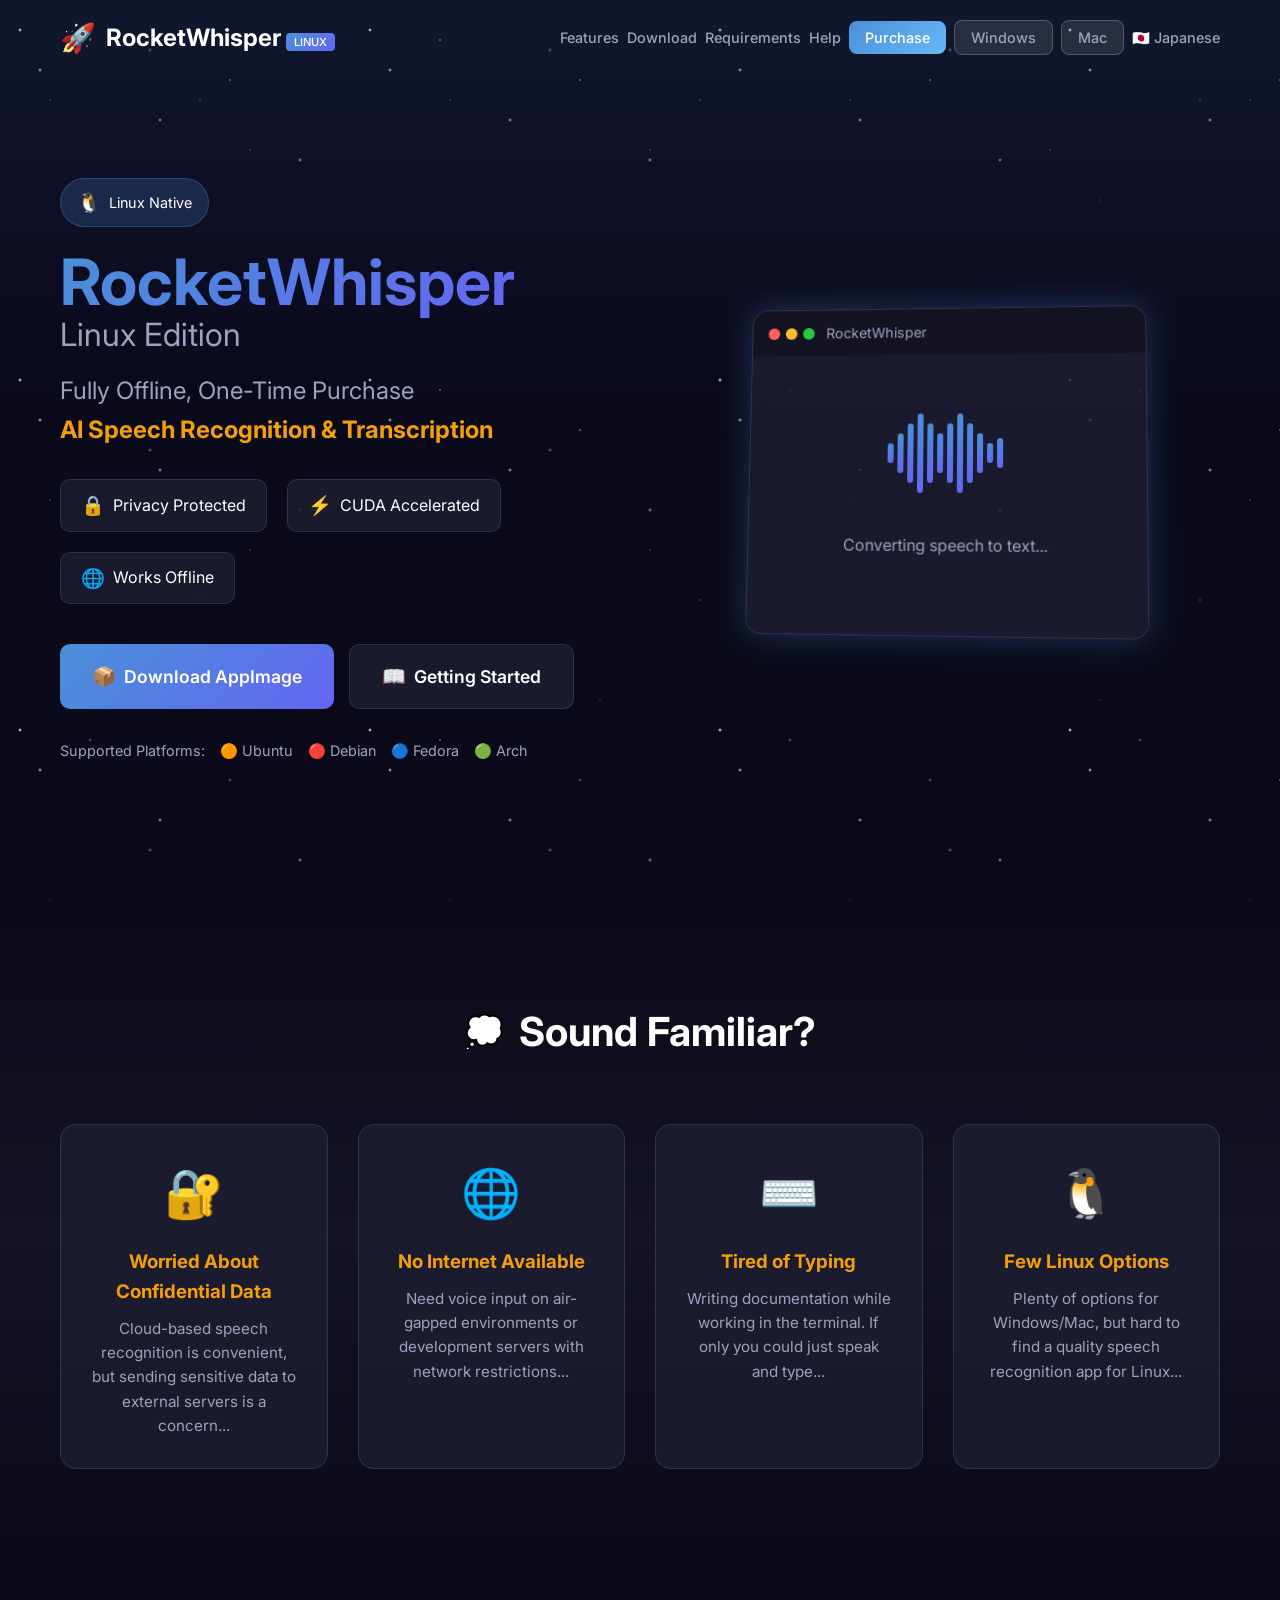
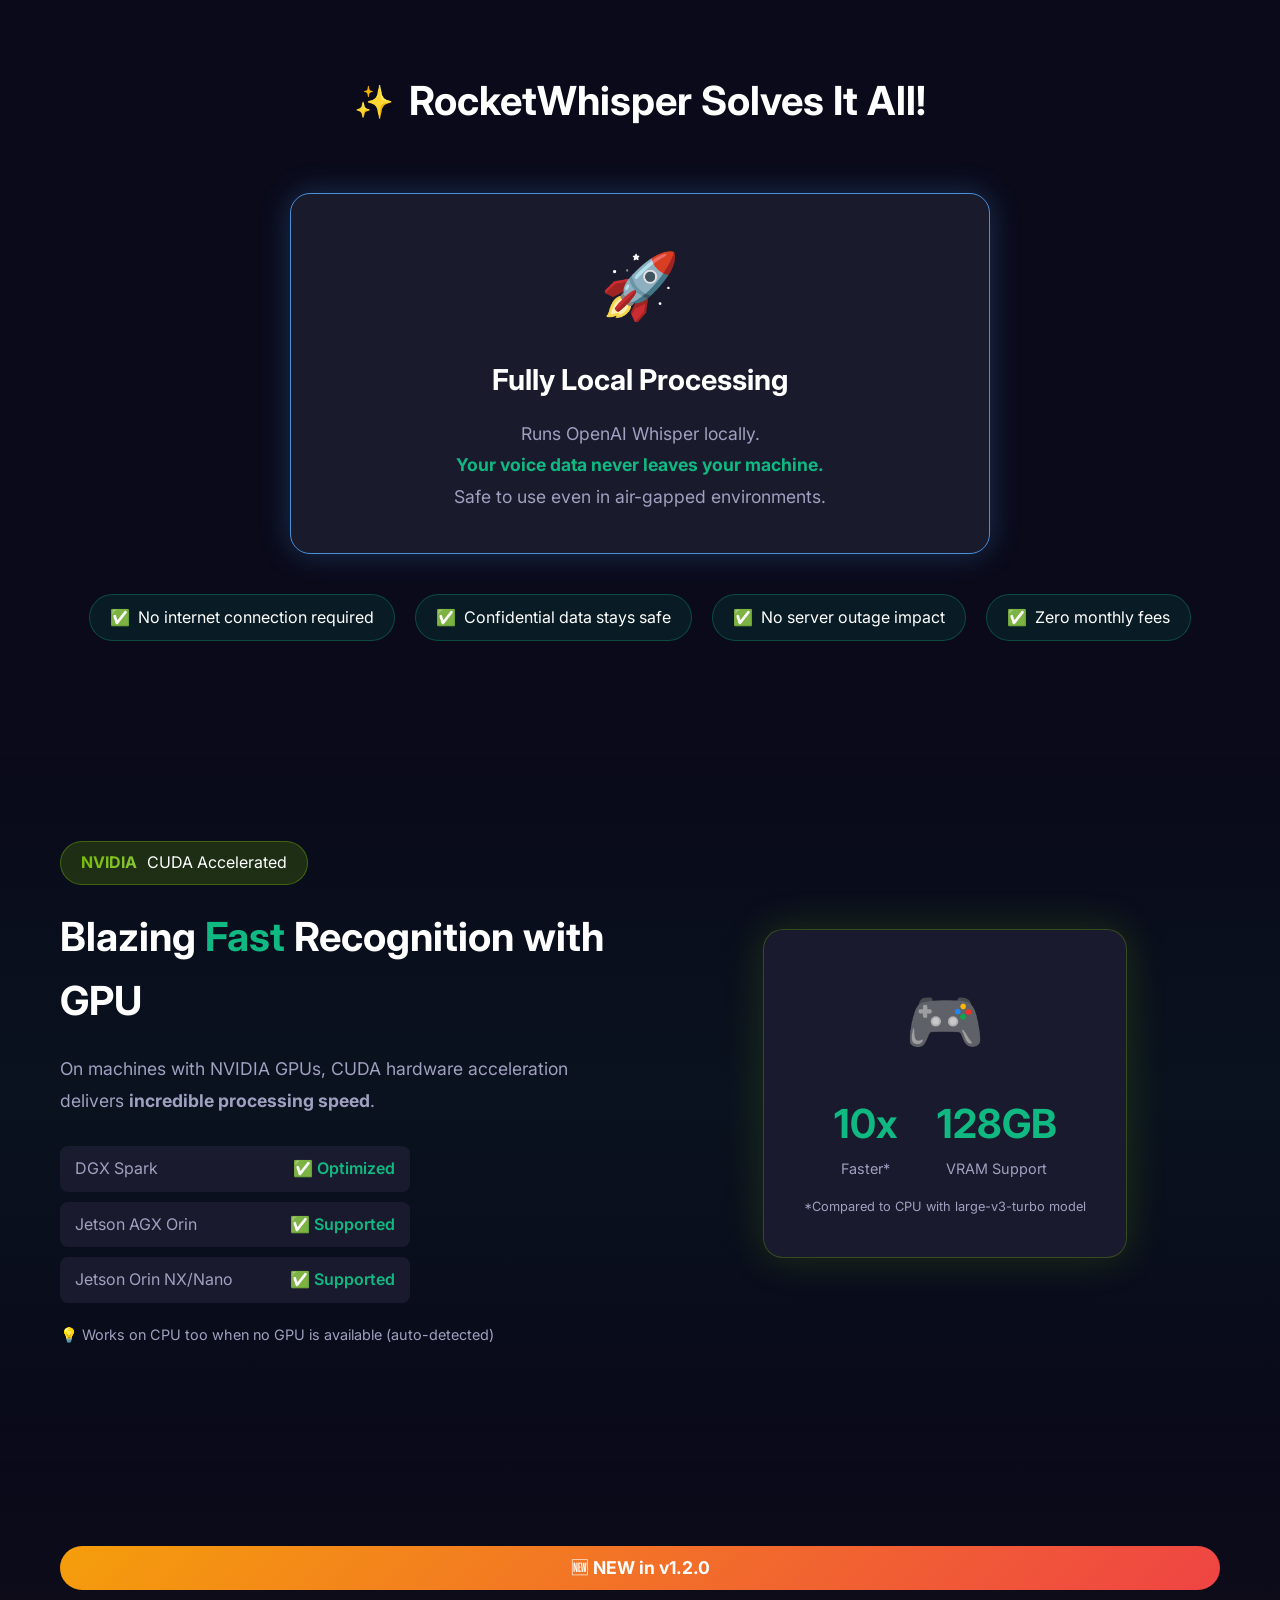
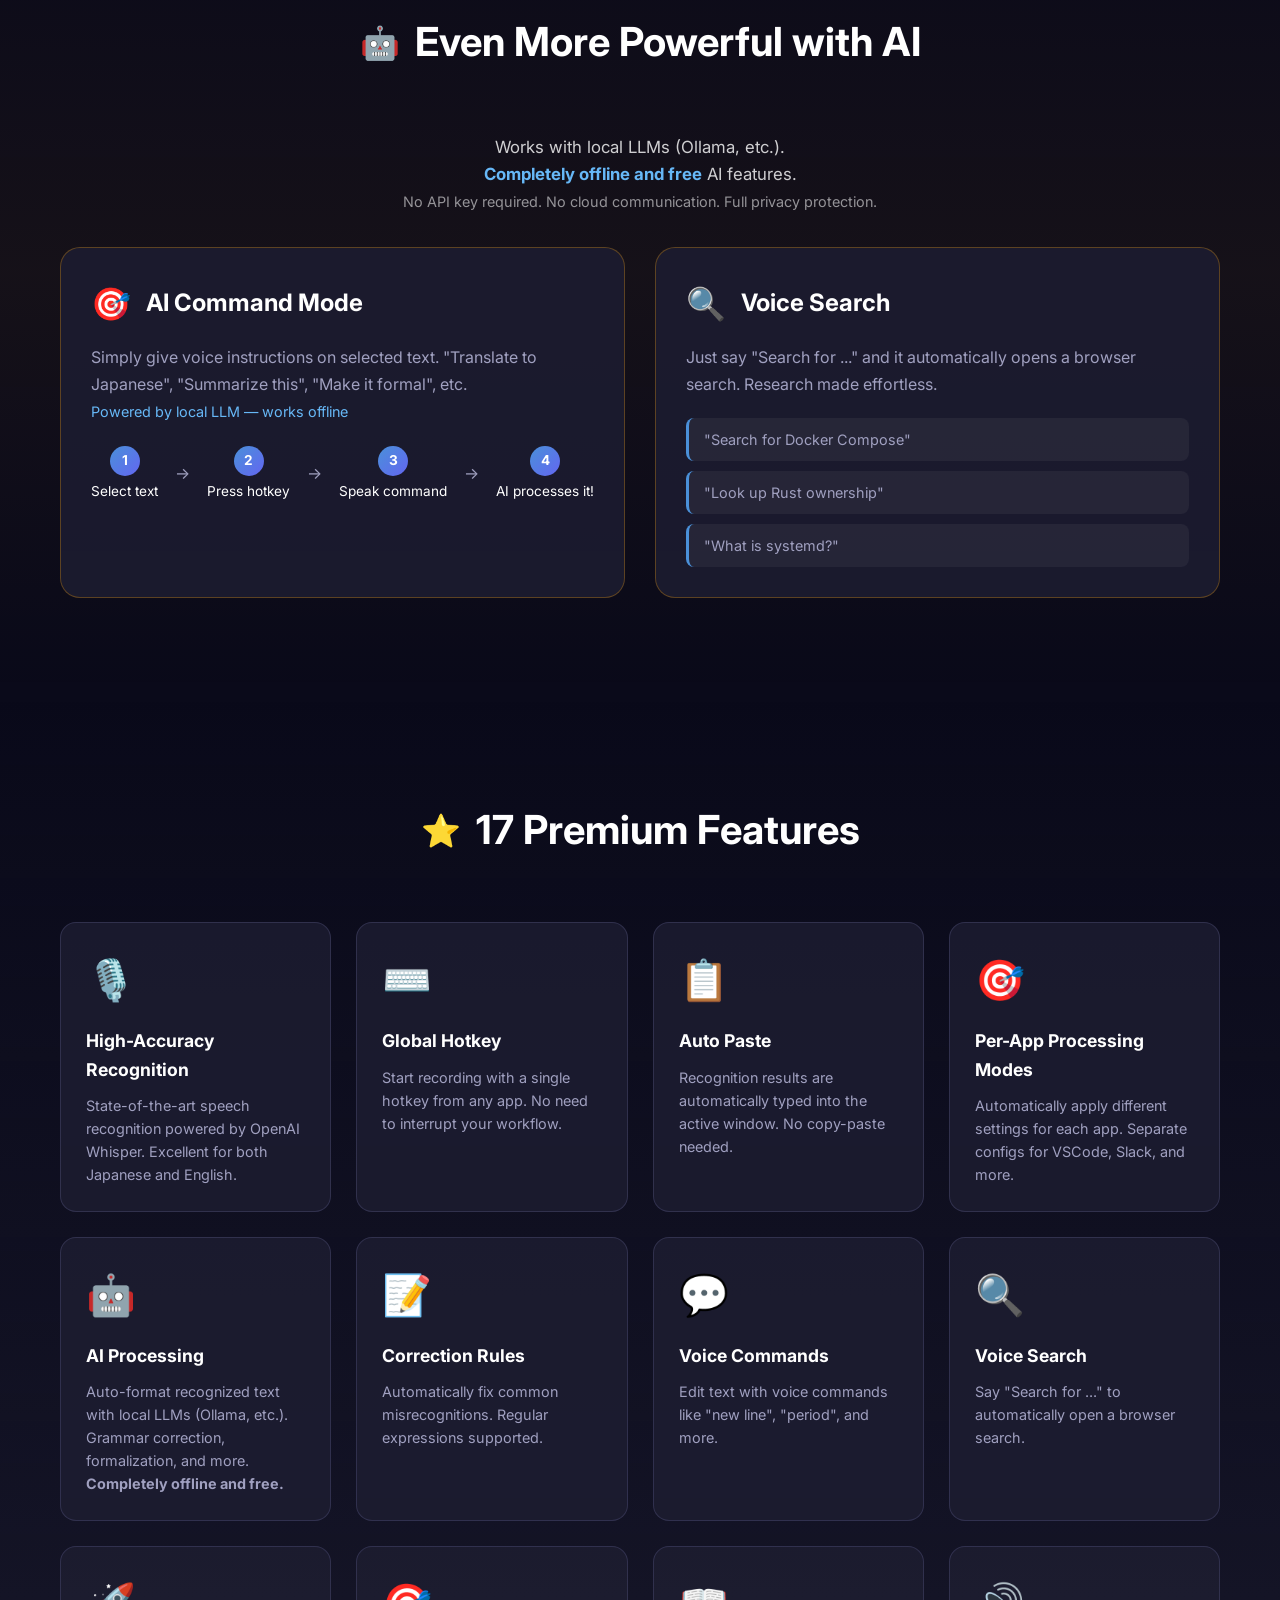
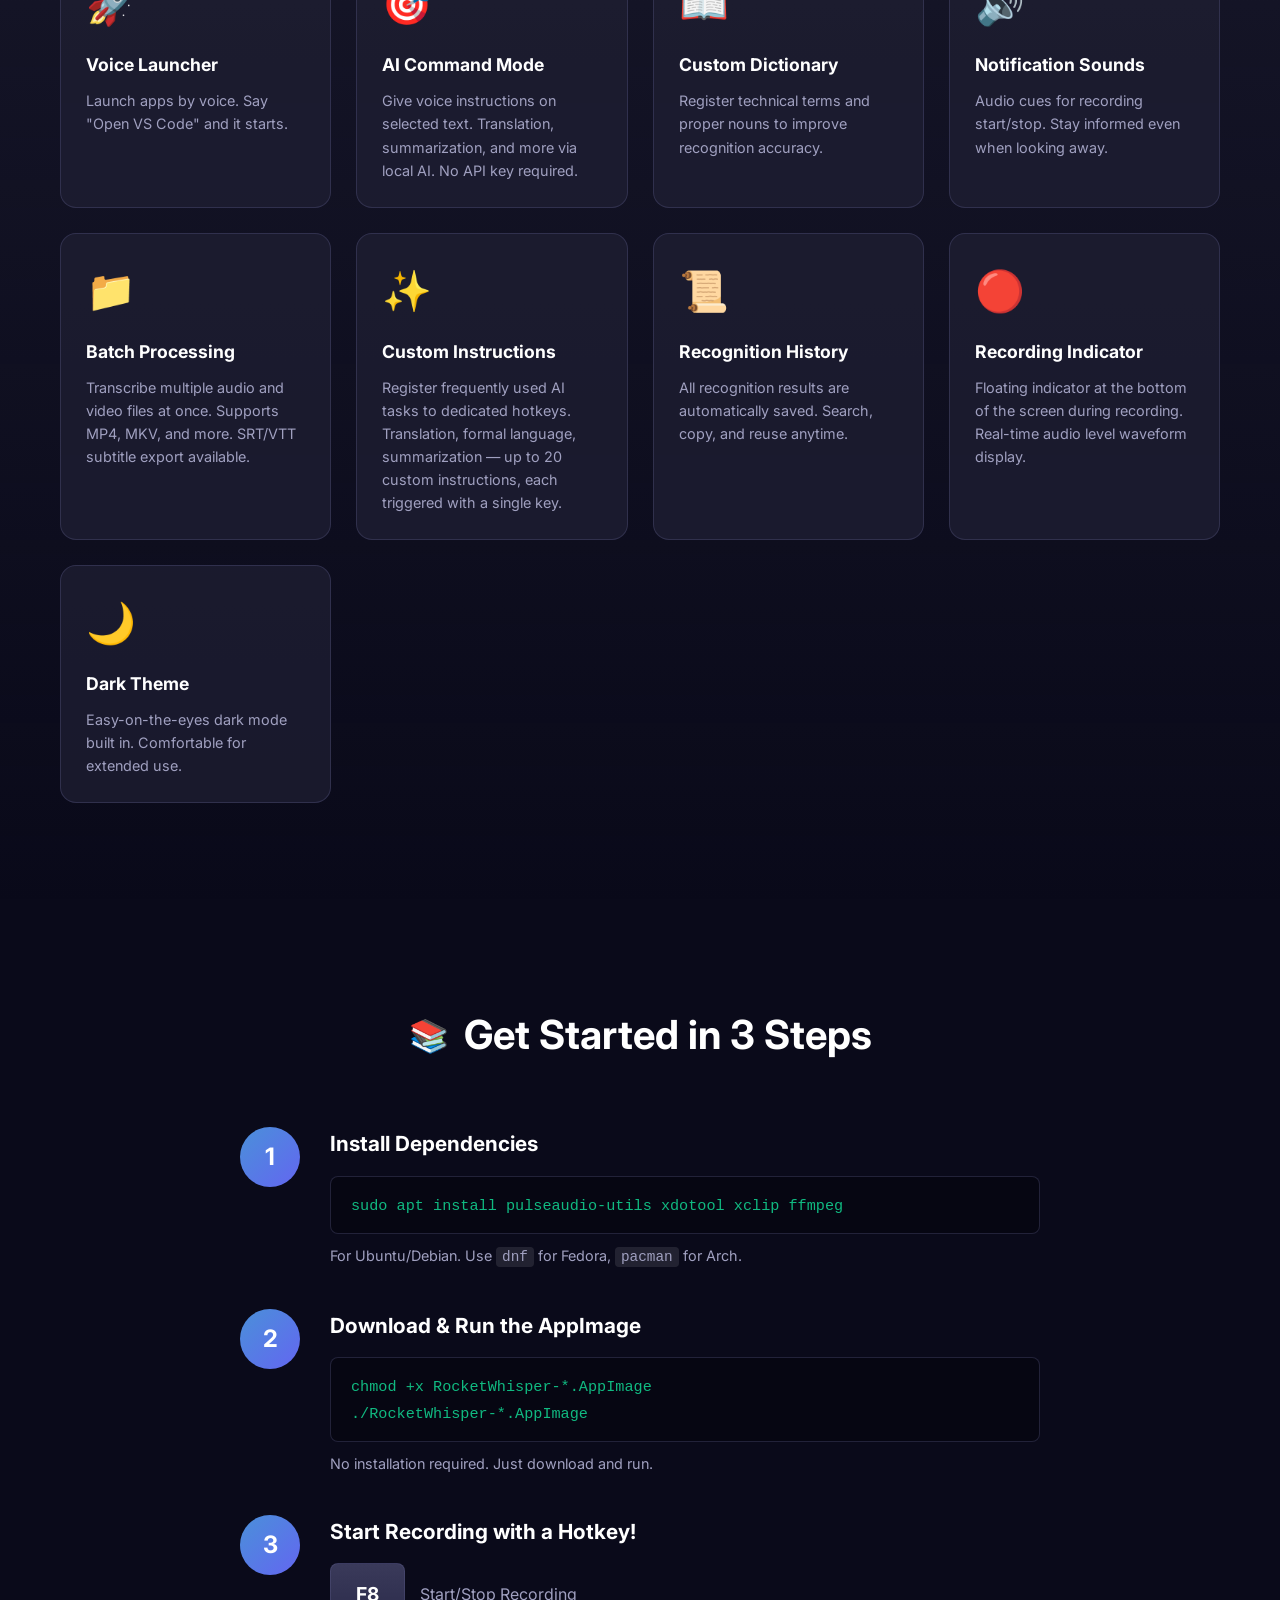
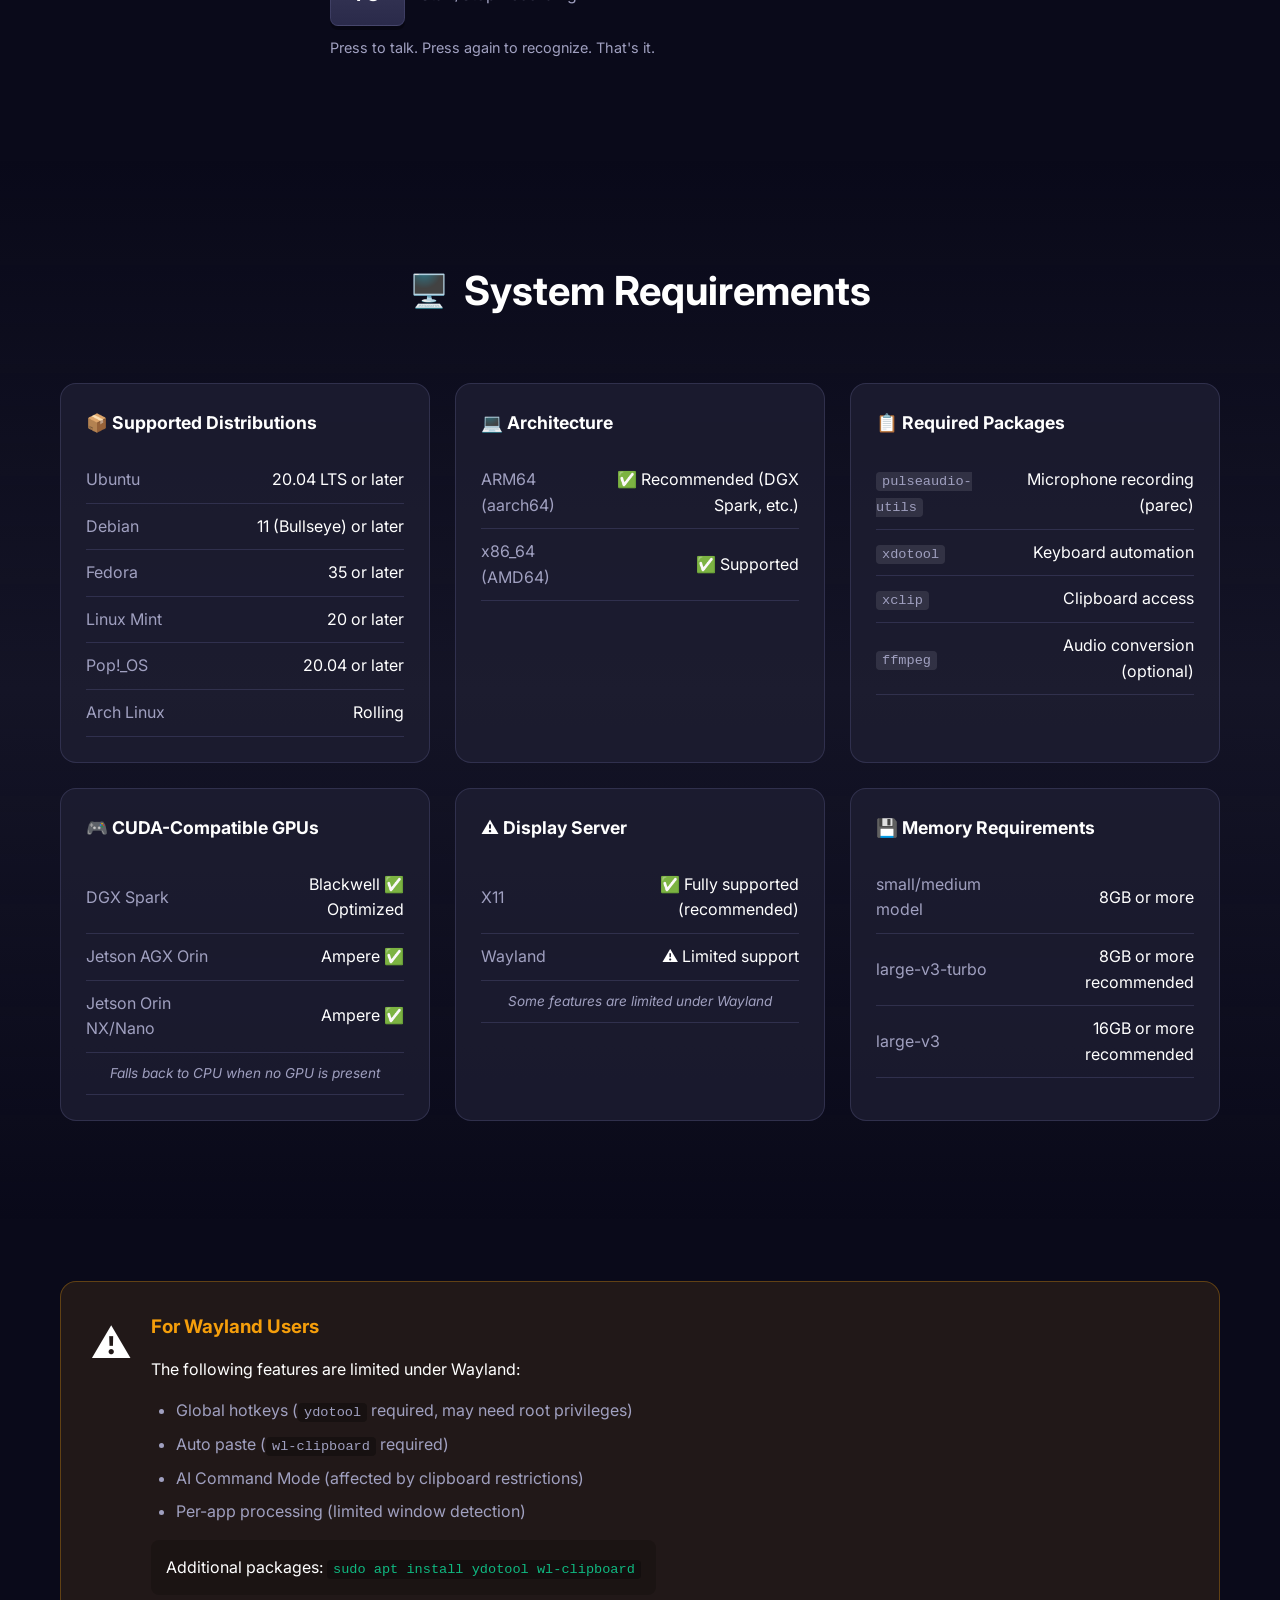
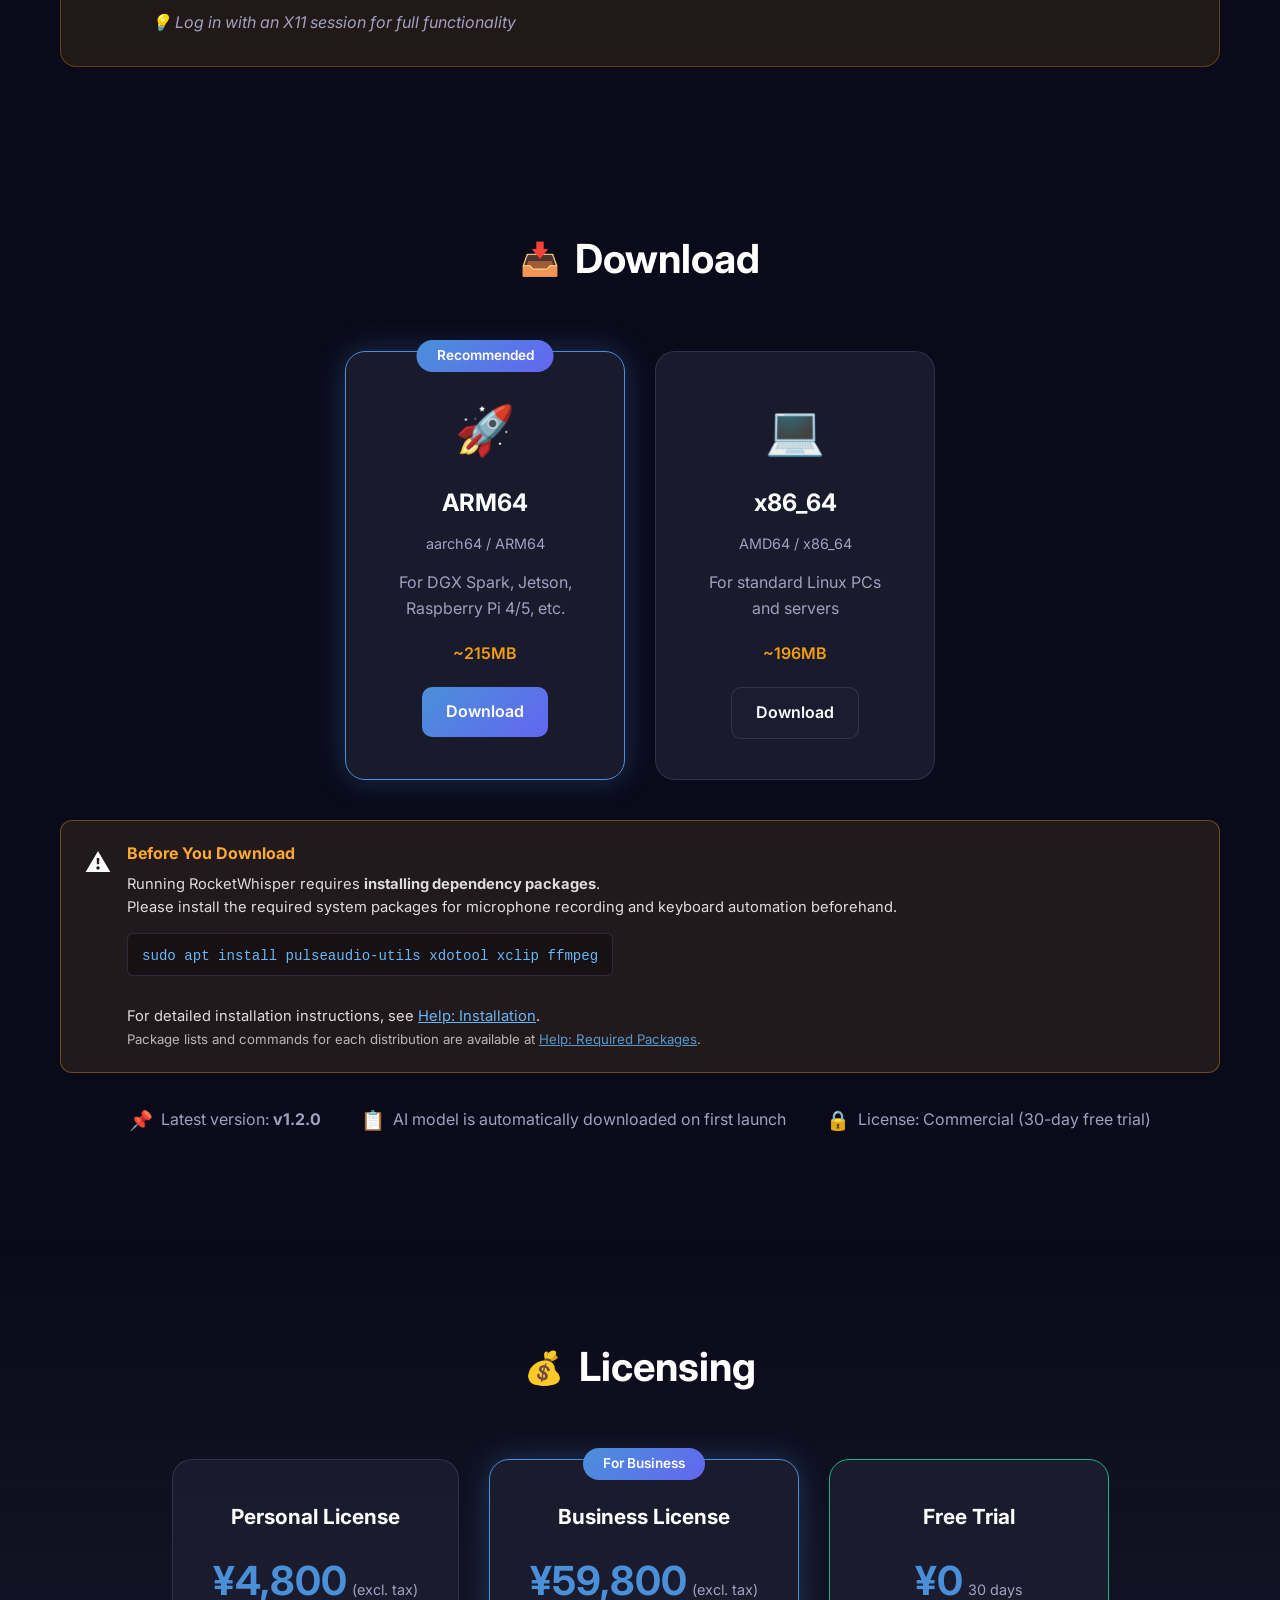
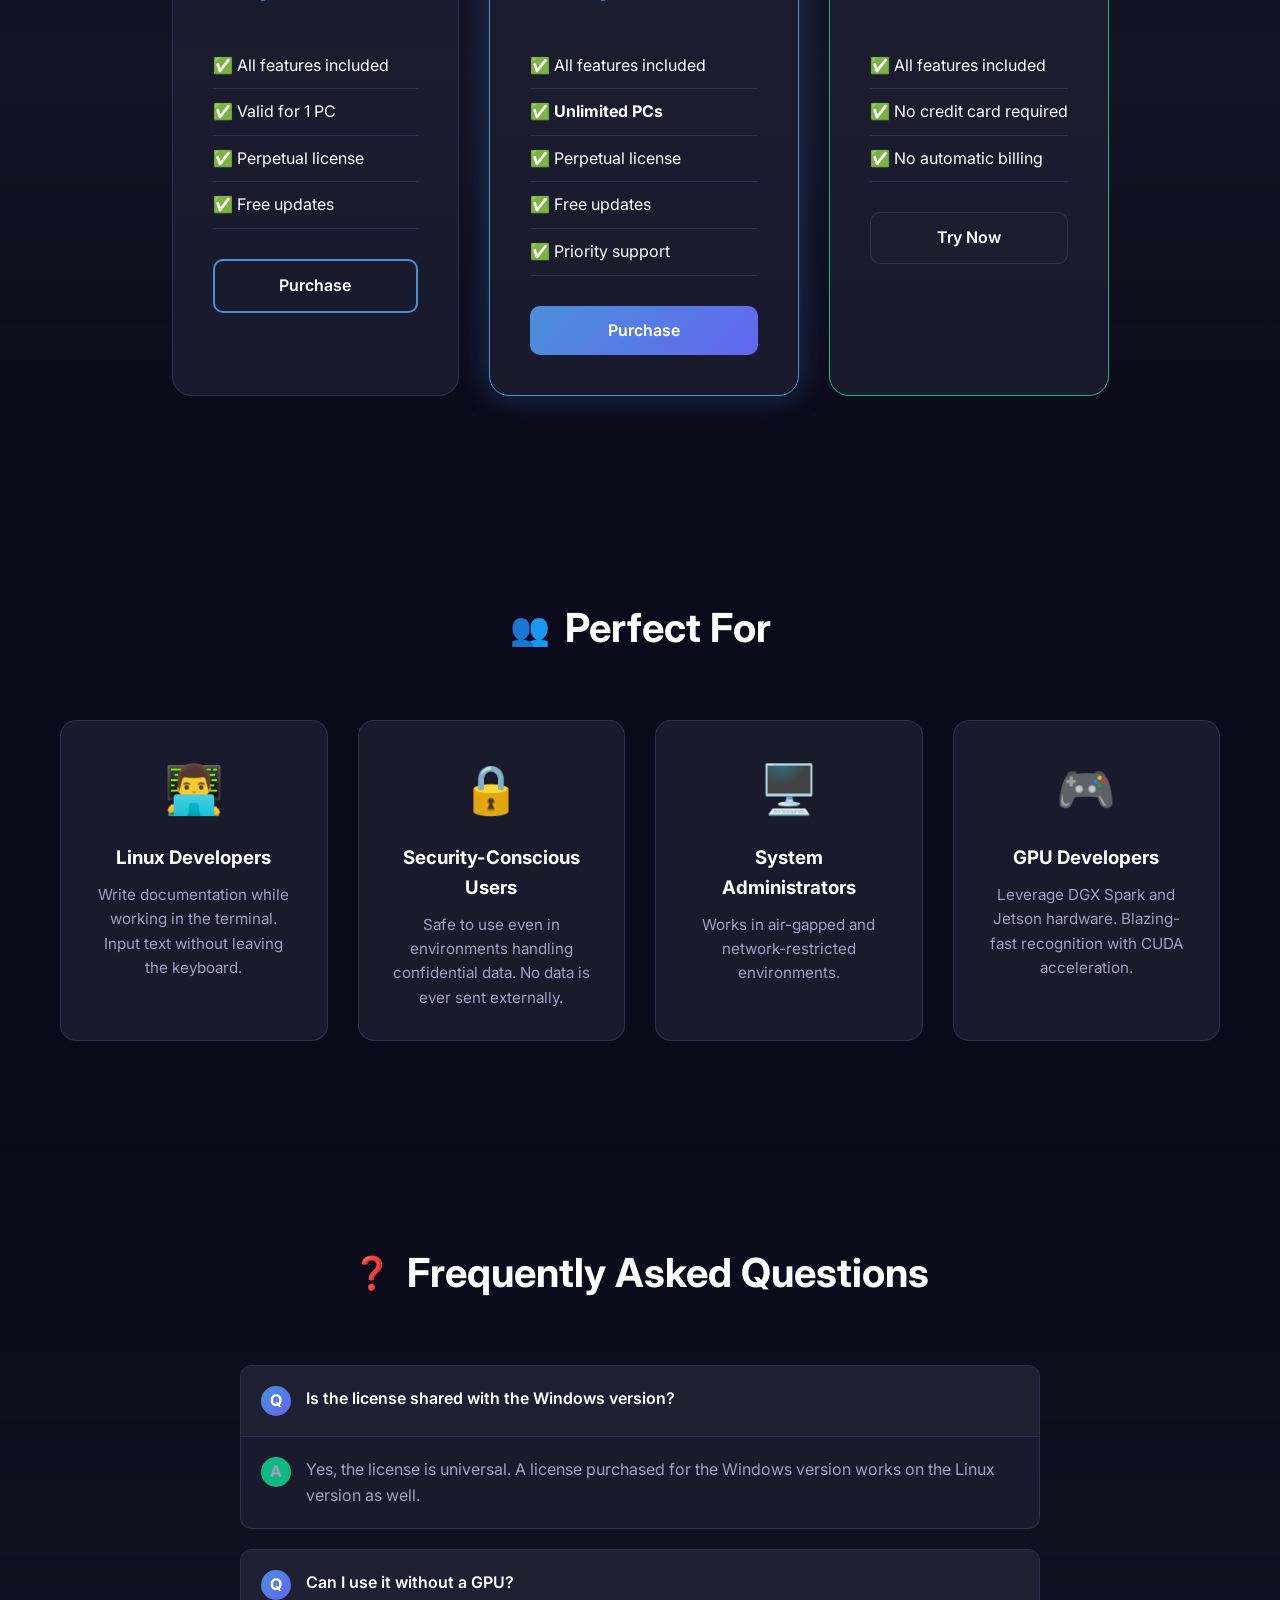
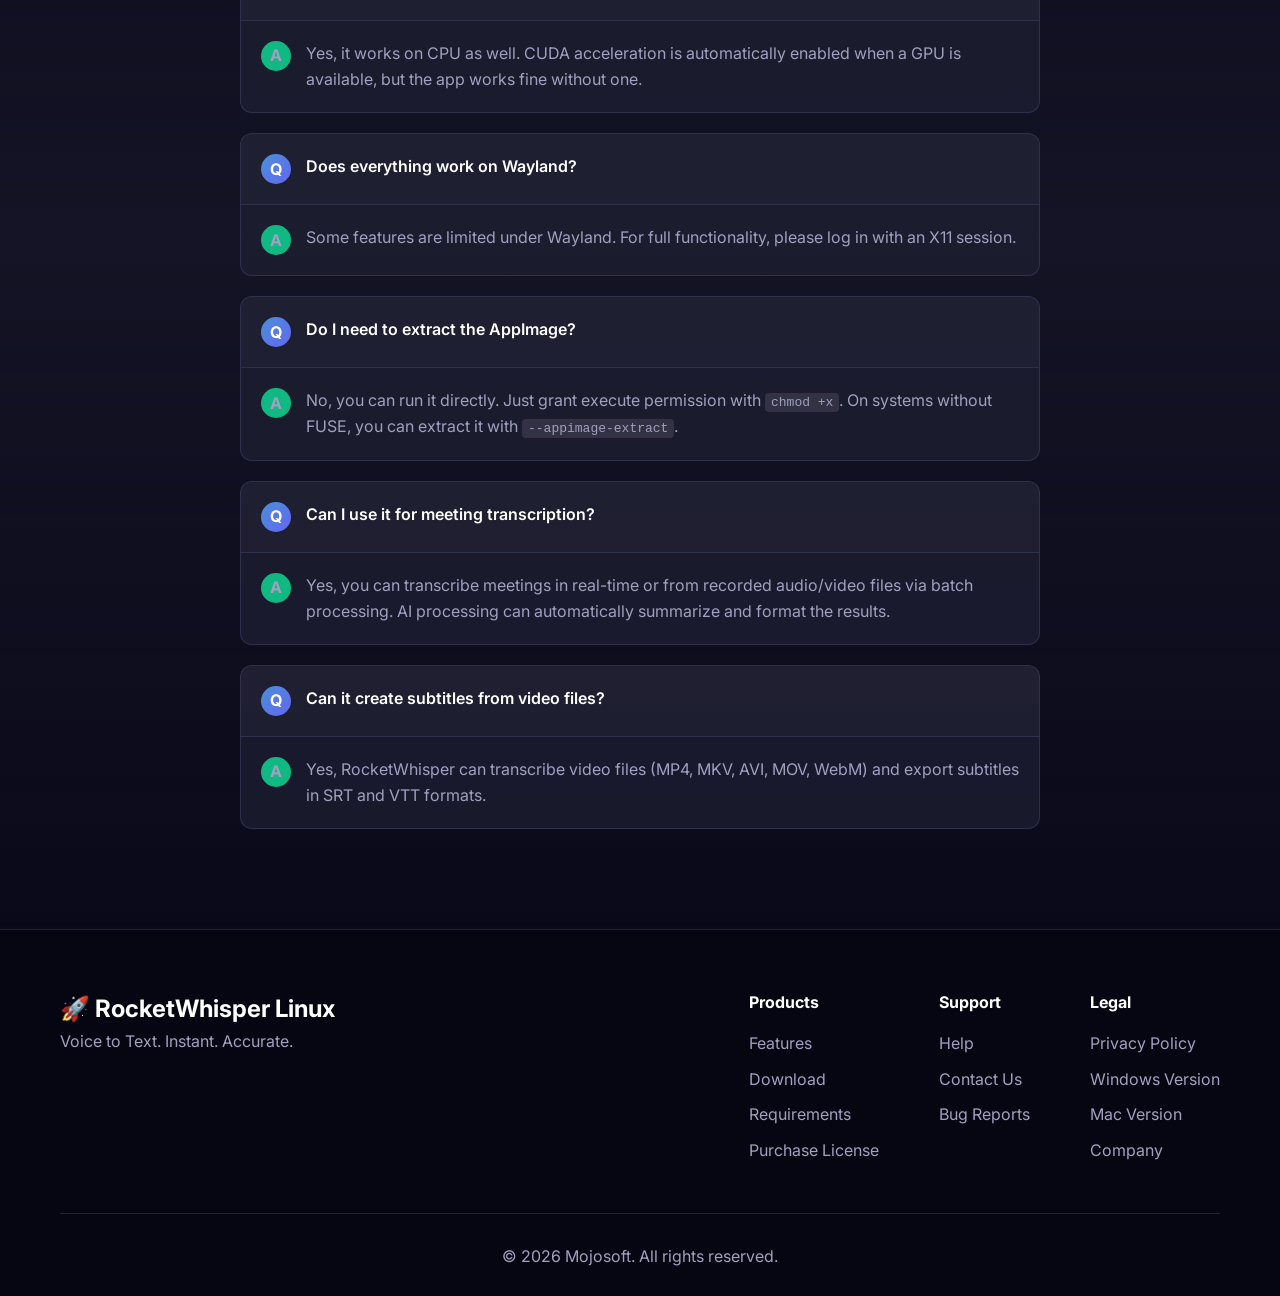
==== index.html @ 6902b3a1 "Comprehensive SEO optimization across all pages - Enhanced meta tags: title, description, keywords, " ====
<!DOCTYPE html>
<html lang="ja">
<head>
    <meta charset="UTF-8">
    <script>!function(){var l=sessionStorage.getItem("rw-lang");if("ja"!==l&&("en"===l||!(navigator.language||"").startsWith("ja"))){var p=location.pathname.split("/").pop()||"index.html";location.replace("en/"+p+location.hash)}}();</script>
    <meta name="viewport" content="width=device-width, initial-scale=1.0">
    <meta name="robots" content="index, follow, max-snippet:-1, max-image-preview:large">
    <title>RocketWhisper Linux版 - AI音声認識・文字起こしソフト | オフライン対応・買い切り</title>
    <meta name="description" content="RocketWhisper Linux版は完全オフラインで動作するAI音声認識・文字起こしソフトです。OpenAI Whisper搭載で高精度。Ubuntu、Debian、Fedora対応。NVIDIA GPU(CUDA/DGX Spark)で爆速認識。会議の議事録作成、動画の字幕生成に。月額不要の買い切りライセンス。">
    <meta name="keywords" content="音声認識,文字起こし,Linux,Ubuntu,AI音声認識,Whisper,OpenAI Whisper,オフライン音声認識,ローカル音声認識,リアルタイム音声入力,会議 文字起こし,議事録作成,動画 文字起こし,字幕作成,SRT,VTT,NVIDIA CUDA,DGX Spark,GPU 音声認識,買い切り,月額不要,プライバシー保護,AppImage,Debian,Fedora,Linux 音声入力,Linux 文字起こし,音声認識ソフト,カスタム指示,バッチ処理,RocketWhisper">
    <meta property="og:title" content="RocketWhisper Linux版 - AI音声認識・文字起こしソフト | オフライン・買い切り">
    <meta property="og:description" content="Linux対応の完全オフラインAI音声認識ソフト。OpenAI Whisper搭載。NVIDIA CUDA/DGX Spark対応。会議の議事録、動画の字幕作成に。月額不要。">
    <meta property="og:type" content="website">
    <meta property="og:url" content="https://mojosoftjp.github.io/rocketwhisper-linux/">
    <meta property="og:site_name" content="RocketWhisper">
    <meta property="og:locale" content="ja_JP">
    <meta name="twitter:card" content="summary">
    <meta name="twitter:title" content="RocketWhisper Linux版 - AI音声認識・文字起こしソフト">
    <meta name="twitter:description" content="Linux対応の完全オフラインAI音声認識ソフト。OpenAI Whisper搭載。NVIDIA CUDA対応。買い切り。">
    <link rel="canonical" href="https://mojosoftjp.github.io/rocketwhisper-linux/">
    <link rel="alternate" hreflang="ja" href="https://mojosoftjp.github.io/rocketwhisper-linux/">
    <link rel="alternate" hreflang="en" href="https://mojosoftjp.github.io/rocketwhisper-linux/en/">
    <link rel="alternate" hreflang="x-default" href="https://mojosoftjp.github.io/rocketwhisper-linux/">
    <link rel="stylesheet" href="css/style.css">
    <link rel="preconnect" href="https://fonts.googleapis.com">
    <link rel="preconnect" href="https://fonts.gstatic.com" crossorigin>
    <link href="https://fonts.googleapis.com/css2?family=Noto+Sans+JP:wght@300;400;500;700&display=swap" rel="stylesheet">
    <script type="application/ld+json">
    {
        "@context": "https://schema.org",
        "@type": "SoftwareApplication",
        "name": "RocketWhisper Linux Edition",
        "description": "Linux対応の完全オフラインAI音声認識・文字起こしソフト。OpenAI Whisper搭載。NVIDIA CUDA/DGX Spark対応。",
        "url": "https://mojosoftjp.github.io/rocketwhisper-linux/",
        "applicationCategory": "UtilitiesApplication",
        "operatingSystem": "Linux (Ubuntu, Debian, Fedora)",
        "offers": {
            "@type": "Offer",
            "price": "4800",
            "priceCurrency": "JPY",
            "description": "個人版ライセンス（買い切り・月額不要）"
        },
        "softwareVersion": "1.1.2",
        "author": {
            "@type": "Organization",
            "name": "Mojosoft Co., Ltd."
        },
        "inLanguage": ["ja", "en"],
        "featureList": "オフライン音声認識, リアルタイム文字起こし, NVIDIA CUDA GPU加速, 動画文字起こし, SRT/VTT字幕出力, AI処理, カスタム指示, バッチ処理, AppImage配布"
    }
    </script>
</head>
<body>
    <!-- Space Background Effects -->
    <div class="stars"></div>
    <div class="stars2"></div>
    <div class="stars3"></div>
    <div class="shooting-stars">
        <div class="shooting-star"></div>
        <div class="shooting-star"></div>
        <div class="shooting-star"></div>
    </div>
    <div class="aurora"></div>

    <!-- Navigation -->
    <nav class="navbar">
        <div class="nav-container">
            <a href="#" class="nav-logo">
                <span class="logo-icon">🚀</span>
                <span class="logo-text">RocketWhisper <span class="linux-badge">Linux</span></span>
            </a>
            <ul class="nav-menu">
                <li><a href="#features">機能</a></li>
                <li><a href="#download">ダウンロード</a></li>
                <li><a href="#specs">動作環境</a></li>
                <li><a href="help.html">ヘルプ</a></li>
                <li><a href="purchase.html" class="nav-btn-purchase">購入</a></li>
                <li><a href="https://mojosoftjp.github.io/rocketwhisper/" class="nav-btn-windows">Windows版</a></li>
                <li><a href="https://mojosoftjp.github.io/rocketwhisper-mac/" class="nav-btn-windows">Mac版</a></li>
                <li><a href="en/index.html" onclick="sessionStorage.setItem('rw-lang','en')">&#x1F1EC;&#x1F1E7; English</a></li>
            </ul>
            <button class="nav-toggle">☰</button>
        </div>
    </nav>

    <!-- Hero Section -->
    <header class="hero">
        <div class="hero-content">
            <div class="hero-badge">
                <span class="badge-icon">🐧</span>
                <span>Linux Native</span>
            </div>
            <h1 class="hero-title">
                <span class="gradient-text">RocketWhisper</span>
                <span class="hero-subtitle">Linux Edition</span>
            </h1>
            <p class="hero-description">
                完全オフライン・買い切りの<br>
                <strong>AI音声認識・文字起こし</strong>ソフト
            </p>
            <div class="hero-features">
                <div class="hero-feature">
                    <span class="feature-icon">🔒</span>
                    <span>プライバシー保護</span>
                </div>
                <div class="hero-feature">
                    <span class="feature-icon">⚡</span>
                    <span>CUDA加速対応</span>
                </div>
                <div class="hero-feature">
                    <span class="feature-icon">🌐</span>
                    <span>オフライン動作</span>
                </div>
            </div>
            <div class="hero-buttons">
                <a href="#download" class="btn btn-primary btn-lg">
                    <span class="btn-icon">📦</span>
                    AppImageをダウンロード
                </a>
                <a href="help.html" class="btn btn-secondary btn-lg">
                    <span class="btn-icon">📖</span>
                    使い方を見る
                </a>
            </div>
            <div class="hero-platforms">
                <span class="platform-label">対応プラットフォーム:</span>
                <div class="platform-icons">
                    <span class="platform" title="Ubuntu">🟠 Ubuntu</span>
                    <span class="platform" title="Debian">🔴 Debian</span>
                    <span class="platform" title="Fedora">🔵 Fedora</span>
                    <span class="platform" title="Arch Linux">🟢 Arch</span>
                </div>
            </div>
        </div>
        <div class="hero-visual">
            <div class="app-preview">
                <div class="preview-window">
                    <div class="preview-header">
                        <div class="preview-dots">
                            <span class="dot red"></span>
                            <span class="dot yellow"></span>
                            <span class="dot green"></span>
                        </div>
                        <span class="preview-title">RocketWhisper</span>
                    </div>
                    <div class="preview-content">
                        <div class="waveform">
                            <div class="wave-bar"></div>
                            <div class="wave-bar"></div>
                            <div class="wave-bar"></div>
                            <div class="wave-bar"></div>
                            <div class="wave-bar"></div>
                            <div class="wave-bar"></div>
                            <div class="wave-bar"></div>
                            <div class="wave-bar"></div>
                            <div class="wave-bar"></div>
                            <div class="wave-bar"></div>
                            <div class="wave-bar"></div>
                            <div class="wave-bar"></div>
                        </div>
                        <div class="transcription-demo">
                            <span class="typing-text">音声をテキストに変換中...</span>
                        </div>
                    </div>
                </div>
            </div>
        </div>
    </header>

    <!-- Problem Section -->
    <section class="problem-section">
        <div class="container">
            <h2 class="section-title">
                <span class="title-icon">💭</span>
                こんな悩みありませんか？
            </h2>
            <div class="problem-grid">
                <div class="problem-card">
                    <div class="problem-icon">🔐</div>
                    <h3>機密情報が心配</h3>
                    <p>クラウド音声認識は便利だけど、機密データを外部サーバーに送るのが不安...</p>
                </div>
                <div class="problem-card">
                    <div class="problem-icon">🌐</div>
                    <h3>オフライン環境で使えない</h3>
                    <p>エアギャップ環境やネットワーク制限のある開発サーバーで音声入力したい...</p>
                </div>
                <div class="problem-card">
                    <div class="problem-icon">⌨️</div>
                    <h3>タイピングが面倒</h3>
                    <p>ターミナル作業中にドキュメント作成。話して入力できたら効率が上がるのに...</p>
                </div>
                <div class="problem-card">
                    <div class="problem-icon">🐧</div>
                    <h3>Linux対応が少ない</h3>
                    <p>Windows/Mac向けはあるのに、Linux向けの高品質な音声認識アプリが見つからない...</p>
                </div>
            </div>
        </div>
    </section>

    <!-- Solution Section -->
    <section class="solution-section">
        <div class="container">
            <h2 class="section-title">
                <span class="title-icon">✨</span>
                RocketWhisperが全て解決！
            </h2>
            <div class="solution-content">
                <div class="solution-main">
                    <div class="solution-card highlight">
                        <div class="solution-icon">🚀</div>
                        <h3>完全ローカル処理</h3>
                        <p>OpenAI Whisperをローカルで実行。<br>
                        <strong>音声データは一切外部に送信されません。</strong><br>
                        エアギャップ環境でも安心してご利用いただけます。</p>
                    </div>
                </div>
                <div class="solution-features">
                    <div class="solution-feature">
                        <span class="check-icon">✅</span>
                        <span>インターネット接続不要</span>
                    </div>
                    <div class="solution-feature">
                        <span class="check-icon">✅</span>
                        <span>機密情報も安全に処理</span>
                    </div>
                    <div class="solution-feature">
                        <span class="check-icon">✅</span>
                        <span>サーバー障害の影響なし</span>
                    </div>
                    <div class="solution-feature">
                        <span class="check-icon">✅</span>
                        <span>月額費用ゼロ</span>
                    </div>
                </div>
            </div>
        </div>
    </section>

    <!-- GPU Acceleration Section -->
    <section class="gpu-section">
        <div class="container">
            <div class="gpu-content">
                <div class="gpu-text">
                    <div class="gpu-badge">
                        <span class="nvidia-logo">NVIDIA</span>
                        <span>CUDA加速対応</span>
                    </div>
                    <h2>GPUで<span class="highlight-text">爆速</span>認識</h2>
                    <p class="gpu-description">
                        NVIDIA GPU搭載マシンでは、CUDAによる
                        ハードウェアアクセラレーションで
                        <strong>圧倒的な処理速度</strong>を実現。
                    </p>
                    <div class="gpu-specs">
                        <div class="gpu-spec">
                            <span class="spec-label">DGX Spark</span>
                            <span class="spec-value">✅ 最適化済み</span>
                        </div>
                        <div class="gpu-spec">
                            <span class="spec-label">Jetson AGX Orin</span>
                            <span class="spec-value">✅ 対応</span>
                        </div>
                        <div class="gpu-spec">
                            <span class="spec-label">Jetson Orin NX/Nano</span>
                            <span class="spec-value">✅ 対応</span>
                        </div>
                    </div>
                    <p class="gpu-note">
                        💡 GPUがない環境でもCPUで動作します（自動検出）
                    </p>
                </div>
                <div class="gpu-visual">
                    <div class="gpu-card">
                        <div class="gpu-icon">🎮</div>
                        <div class="gpu-stats">
                            <div class="stat">
                                <span class="stat-value">10x</span>
                                <span class="stat-label">高速化*</span>
                            </div>
                            <div class="stat">
                                <span class="stat-value">128GB</span>
                                <span class="stat-label">VRAM対応</span>
                            </div>
                        </div>
                        <p class="stat-note">*large-v3-turboモデル使用時のCPU比較</p>
                    </div>
                </div>
            </div>
        </div>
    </section>

    <!-- NEW Features Section -->
    <section class="new-features-section">
        <div class="container">
            <div class="new-badge-large">🆕 NEW in v1.2.0</div>
            <h2 class="section-title">
                <span class="title-icon">🤖</span>
                AI機能で更にパワフルに
            </h2>
            <p style="text-align: center; color: rgba(255,255,255,0.8); font-size: 1.05rem; margin-bottom: 2rem; max-width: 700px; margin-left: auto; margin-right: auto;">
                ローカルLLM（Ollama等）に対応。<br>
                <strong style="color: #67B8F7;">完全オフライン・完全無料</strong>でAI機能を利用できます。<br>
                <span style="font-size: 0.9rem; color: rgba(255,255,255,0.55);">APIキー不要・クラウド通信なし・プライバシー完全保護</span>
            </p>

            <div class="new-feature-cards">
                <div class="new-feature-card">
                    <div class="new-feature-header">
                        <span class="new-feature-icon">🎯</span>
                        <h3>AIコマンドモード</h3>
                    </div>
                    <p class="new-feature-desc">
                        選択したテキストに対して、音声で指示を出すだけ。
                        「日本語に翻訳して」「要約して」「敬語に直して」etc.<br>
                        <span style="color: #67B8F7; font-size: 0.9rem;">ローカルLLMで動作 — オフラインでも使えます</span>
                    </p>
                    <div class="new-feature-flow">
                        <div class="flow-step">
                            <span class="step-num">1</span>
                            <span>テキストを選択</span>
                        </div>
                        <div class="flow-arrow">→</div>
                        <div class="flow-step">
                            <span class="step-num">2</span>
                            <span>ホットキーを押す</span>
                        </div>
                        <div class="flow-arrow">→</div>
                        <div class="flow-step">
                            <span class="step-num">3</span>
                            <span>音声で指示</span>
                        </div>
                        <div class="flow-arrow">→</div>
                        <div class="flow-step">
                            <span class="step-num">4</span>
                            <span>AI処理完了！</span>
                        </div>
                    </div>
                </div>

                <div class="new-feature-card">
                    <div class="new-feature-header">
                        <span class="new-feature-icon">🔍</span>
                        <h3>音声検索</h3>
                    </div>
                    <p class="new-feature-desc">
                        「〇〇について調べて」と話すだけで、
                        自動でブラウザ検索を実行。
                        調べ物がもっと快適に。
                    </p>
                    <div class="search-examples">
                        <div class="example">「Docker Composeについて調べて」</div>
                        <div class="example">「Rustの所有権を検索」</div>
                        <div class="example">「systemdって何？」</div>
                    </div>
                </div>
            </div>
        </div>
    </section>

    <!-- Features Section -->
    <section id="features" class="features-section">
        <div class="container">
            <h2 class="section-title">
                <span class="title-icon">⭐</span>
                17のプレミアム機能
            </h2>
            <div class="features-grid">
                <div class="feature-card">
                    <div class="feature-icon-wrap">🎙️</div>
                    <h3>高精度音声認識</h3>
                    <p>OpenAI Whisperによる最先端の音声認識。日本語も英語も高精度。</p>
                </div>
                <div class="feature-card">
                    <div class="feature-icon-wrap">⌨️</div>
                    <h3>グローバルホットキー</h3>
                    <p>どのアプリでもホットキー一発で録音開始。作業を中断せずに入力。</p>
                </div>
                <div class="feature-card">
                    <div class="feature-icon-wrap">📋</div>
                    <h3>自動貼り付け</h3>
                    <p>認識結果を自動でアクティブウィンドウに入力。コピペ不要。</p>
                </div>
                <div class="feature-card">
                    <div class="feature-icon-wrap">🎯</div>
                    <h3>アプリ別処理モード</h3>
                    <p>アプリごとに異なる設定を自動適用。VSCode用、Slack用など。</p>
                </div>
                <div class="feature-card">
                    <div class="feature-icon-wrap">🤖</div>
                    <h3>AI処理機能</h3>
                    <p>ローカルLLM（Ollama等）で認識テキストを自動整形。文法修正、敬語変換など。<strong>完全オフライン・完全無料</strong>で利用可能。</p>
                </div>
                <div class="feature-card">
                    <div class="feature-icon-wrap">📝</div>
                    <h3>誤認識修正ルール</h3>
                    <p>よくある誤認識を自動で修正。正規表現もサポート。</p>
                </div>
                <div class="feature-card">
                    <div class="feature-icon-wrap">💬</div>
                    <h3>音声コマンド</h3>
                    <p>「改行」「ピリオド」など、音声でテキスト編集操作。</p>
                </div>
                <div class="feature-card">
                    <div class="feature-icon-wrap">🔍</div>
                    <h3>音声検索</h3>
                    <p>「〇〇について調べて」でブラウザ検索を自動実行。</p>
                </div>
                <div class="feature-card">
                    <div class="feature-icon-wrap">🚀</div>
                    <h3>音声ランチャー</h3>
                    <p>「VS Code起動」など、音声でアプリを起動。</p>
                </div>
                <div class="feature-card">
                    <div class="feature-icon-wrap">🎯</div>
                    <h3>AIコマンドモード</h3>
                    <p>選択テキストに対して音声で指示。翻訳、要約などをローカルAIが実行。APIキー不要。</p>
                </div>
                <div class="feature-card">
                    <div class="feature-icon-wrap">📖</div>
                    <h3>専門用語辞書</h3>
                    <p>技術用語や固有名詞を登録して認識精度を向上。</p>
                </div>
                <div class="feature-card">
                    <div class="feature-icon-wrap">🔊</div>
                    <h3>録音通知音</h3>
                    <p>録音開始/停止を通知音でお知らせ。目を離しても安心。</p>
                </div>
                <div class="feature-card">
                    <div class="feature-icon-wrap">📁</div>
                    <h3>バッチ処理</h3>
                    <p>複数の音声・動画ファイルを一括で文字起こし。MP4やMKV等の動画にも対応。SRT/VTT字幕出力も可能。</p>
                </div>
                <div class="feature-card">
                    <div class="feature-icon-wrap">✨</div>
                    <h3>カスタム指示</h3>
                    <p>よく使うAI処理を専用ホットキーに登録。翻訳・敬語変換・要約など最大20個、ワンキーで即実行。</p>
                </div>
                <div class="feature-card">
                    <div class="feature-icon-wrap">📜</div>
                    <h3>認識履歴</h3>
                    <p>過去の認識結果を自動保存。検索・コピー・再利用がいつでも可能。</p>
                </div>
                <div class="feature-card">
                    <div class="feature-icon-wrap">🔴</div>
                    <h3>録音中インジケーター</h3>
                    <p>録音中は画面下部にフローティング表示。音声レベルの波形をリアルタイム表示。</p>
                </div>
                <div class="feature-card">
                    <div class="feature-icon-wrap">🌙</div>
                    <h3>ダークテーマ</h3>
                    <p>目に優しいダークモード標準搭載。長時間作業も快適。</p>
                </div>
            </div>
        </div>
    </section>

    <!-- How to Use Section -->
    <section class="howto-section">
        <div class="container">
            <h2 class="section-title">
                <span class="title-icon">📚</span>
                3ステップで使い始める
            </h2>
            <div class="howto-steps">
                <div class="howto-step">
                    <div class="step-number">1</div>
                    <div class="step-content">
                        <h3>依存パッケージをインストール</h3>
                        <div class="code-block">
                            <code>sudo apt install pulseaudio-utils xdotool xclip ffmpeg</code>
                        </div>
                        <p class="step-note">Ubuntu/Debian系。Fedoraは<code>dnf</code>、Archは<code>pacman</code>を使用。</p>
                    </div>
                </div>
                <div class="howto-step">
                    <div class="step-number">2</div>
                    <div class="step-content">
                        <h3>AppImageをダウンロード＆実行</h3>
                        <div class="code-block">
                            <code>chmod +x RocketWhisper-*.AppImage<br>./RocketWhisper-*.AppImage</code>
                        </div>
                        <p class="step-note">インストール不要。ダウンロードして実行するだけ。</p>
                    </div>
                </div>
                <div class="howto-step">
                    <div class="step-number">3</div>
                    <div class="step-content">
                        <h3>ホットキーで録音開始！</h3>
                        <div class="hotkey-display">
                            <span class="key">F8</span>
                            <span class="key-label">録音開始/停止</span>
                        </div>
                        <p class="step-note">押して話す。もう一度押して認識。それだけ。</p>
                    </div>
                </div>
            </div>
        </div>
    </section>

    <!-- Requirements Section -->
    <section id="specs" class="specs-section">
        <div class="container">
            <h2 class="section-title">
                <span class="title-icon">🖥️</span>
                動作環境
            </h2>
            <div class="specs-grid">
                <div class="spec-card">
                    <h3>📦 対応ディストリビューション</h3>
                    <table class="spec-table">
                        <tr>
                            <td>Ubuntu</td>
                            <td>20.04 LTS 以上</td>
                        </tr>
                        <tr>
                            <td>Debian</td>
                            <td>11 (Bullseye) 以上</td>
                        </tr>
                        <tr>
                            <td>Fedora</td>
                            <td>35 以上</td>
                        </tr>
                        <tr>
                            <td>Linux Mint</td>
                            <td>20 以上</td>
                        </tr>
                        <tr>
                            <td>Pop!_OS</td>
                            <td>20.04 以上</td>
                        </tr>
                        <tr>
                            <td>Arch Linux</td>
                            <td>Rolling</td>
                        </tr>
                    </table>
                </div>
                <div class="spec-card">
                    <h3>💻 アーキテクチャ</h3>
                    <table class="spec-table">
                        <tr>
                            <td>ARM64 (aarch64)</td>
                            <td>✅ 推奨（DGX Spark等）</td>
                        </tr>
                        <tr>
                            <td>x86_64 (AMD64)</td>
                            <td>✅ 対応</td>
                        </tr>
                    </table>
                </div>
                <div class="spec-card">
                    <h3>📋 必須パッケージ</h3>
                    <table class="spec-table">
                        <tr>
                            <td><code>pulseaudio-utils</code></td>
                            <td>マイク録音（parec）</td>
                        </tr>
                        <tr>
                            <td><code>xdotool</code></td>
                            <td>キーボード操作</td>
                        </tr>
                        <tr>
                            <td><code>xclip</code></td>
                            <td>クリップボード</td>
                        </tr>
                        <tr>
                            <td><code>ffmpeg</code></td>
                            <td>音声変換（任意）</td>
                        </tr>
                    </table>
                </div>
                <div class="spec-card">
                    <h3>🎮 CUDA対応GPU</h3>
                    <table class="spec-table">
                        <tr>
                            <td>DGX Spark</td>
                            <td>Blackwell ✅ 最適化</td>
                        </tr>
                        <tr>
                            <td>Jetson AGX Orin</td>
                            <td>Ampere ✅</td>
                        </tr>
                        <tr>
                            <td>Jetson Orin NX/Nano</td>
                            <td>Ampere ✅</td>
                        </tr>
                        <tr>
                            <td colspan="2" class="note">GPUがない場合はCPUで動作</td>
                        </tr>
                    </table>
                </div>
                <div class="spec-card">
                    <h3>⚠️ ディスプレイサーバー</h3>
                    <table class="spec-table">
                        <tr>
                            <td>X11</td>
                            <td>✅ 完全対応（推奨）</td>
                        </tr>
                        <tr>
                            <td>Wayland</td>
                            <td>⚠️ 制限あり</td>
                        </tr>
                        <tr>
                            <td colspan="2" class="note">Waylandでは一部機能に制限があります</td>
                        </tr>
                    </table>
                </div>
                <div class="spec-card">
                    <h3>💾 メモリ要件</h3>
                    <table class="spec-table">
                        <tr>
                            <td>small/mediumモデル</td>
                            <td>8GB以上</td>
                        </tr>
                        <tr>
                            <td>large-v3-turbo</td>
                            <td>8GB以上推奨</td>
                        </tr>
                        <tr>
                            <td>large-v3</td>
                            <td>16GB以上推奨</td>
                        </tr>
                    </table>
                </div>
            </div>
        </div>
    </section>

    <!-- Wayland Notice -->
    <section class="wayland-section">
        <div class="container">
            <div class="wayland-notice">
                <div class="wayland-icon">⚠️</div>
                <div class="wayland-content">
                    <h3>Wayland環境をお使いの方へ</h3>
                    <p>Waylandでは以下の機能に制限があります：</p>
                    <ul>
                        <li>グローバルホットキー（<code>ydotool</code>が必要、root権限が必要な場合あり）</li>
                        <li>自動貼り付け（<code>wl-clipboard</code>が必要）</li>
                        <li>AIコマンドモード（クリップボード制限の影響）</li>
                        <li>アプリ別処理（ウィンドウ検出に制限）</li>
                    </ul>
                    <div class="wayland-packages">
                        <span>追加パッケージ：</span>
                        <code>sudo apt install ydotool wl-clipboard</code>
                    </div>
                    <p class="wayland-tip">💡 X11セッションでログインすると全機能が利用可能です</p>
                </div>
            </div>
        </div>
    </section>

    <!-- Download Section -->
    <section id="download" class="download-section">
        <div class="container">
            <h2 class="section-title">
                <span class="title-icon">📥</span>
                ダウンロード
            </h2>
            <div class="download-cards">
                <div class="download-card featured">
                    <div class="card-badge">推奨</div>
                    <div class="card-icon">🚀</div>
                    <h3>ARM64版</h3>
                    <p class="card-arch">aarch64 / ARM64</p>
                    <p class="card-desc">
                        DGX Spark、Jetson、<br>
                        Raspberry Pi 4/5 等向け
                    </p>
                    <div class="card-size">約215MB</div>
                    <a href="https://mojosoft.biz/RocketWhisper-1.2.0-aarch64.AppImage" class="btn btn-primary">
                        ダウンロード
                    </a>
                </div>
                <div class="download-card">
                    <div class="card-icon">💻</div>
                    <h3>x86_64版</h3>
                    <p class="card-arch">AMD64 / x86_64</p>
                    <p class="card-desc">
                        一般的なLinux PC、<br>
                        サーバー向け
                    </p>
                    <div class="card-size">約196MB</div>
                    <a href="https://mojosoft.biz/RocketWhisper-1.2.0-x86_64.AppImage" class="btn btn-secondary">
                        ダウンロード
                    </a>
                </div>
            </div>
            <div class="download-notice">
                <div class="notice-icon">⚠️</div>
                <div class="notice-content">
                    <h4>ダウンロード前にご確認ください</h4>
                    <p>RocketWhisperの実行には、<strong>依存パッケージのインストールが必要</strong>です。<br>
                    マイク録音やキーボード操作に必要なシステムパッケージを事前にインストールしてください。</p>
                    <div class="code-block" style="margin: 0.8rem 0;">
                        <code>sudo apt install pulseaudio-utils xdotool xclip ffmpeg</code>
                    </div>
                    <p style="margin-top: 0.5rem;">
                        詳しいインストール手順は <a href="help.html#install" style="color: #67B8F7; text-decoration: underline;">ヘルプ: インストール方法</a> をご覧ください。<br>
                        <span style="font-size: 0.9em; opacity: 0.8;">パッケージ一覧と各ディストリビューション別のコマンドは <a href="help.html#packages" style="color: #67B8F7; text-decoration: underline;">ヘルプ: 必須パッケージ</a> に記載しています。</span>
                    </p>
                </div>
            </div>
            <div class="download-info">
                <div class="info-item">
                    <span class="info-icon">📌</span>
                    <span>最新バージョン: <strong>v1.2.0</strong></span>
                </div>
                <div class="info-item">
                    <span class="info-icon">📋</span>
                    <span>AIモデルは初回起動時に自動ダウンロード</span>
                </div>
                <div class="info-item">
                    <span class="info-icon">🔒</span>
                    <span>ライセンス: 商用（30日間無料試用）</span>
                </div>
            </div>
        </div>
    </section>

    <!-- Pricing Section -->
    <section class="pricing-section">
        <div class="container">
            <h2 class="section-title">
                <span class="title-icon">💰</span>
                ライセンス
            </h2>
            <div class="pricing-cards">
                <div class="pricing-card">
                    <div class="pricing-header">
                        <h3>個人ライセンス</h3>
                        <div class="price">
                            <span class="price-amount">¥4,800</span>
                            <span class="price-note">（税抜）</span>
                        </div>
                    </div>
                    <ul class="pricing-features">
                        <li>✅ 全機能利用可能</li>
                        <li>✅ 1台のPCで利用可能</li>
                        <li>✅ 永久ライセンス</li>
                        <li>✅ 無償アップデート</li>
                    </ul>
                    <a href="https://rocketwhisper.mojosoft.co.jp" class="btn btn-outline">購入ページへ</a>
                </div>
                <div class="pricing-card featured">
                    <div class="pricing-badge">法人向け</div>
                    <div class="pricing-header">
                        <h3>法人ライセンス</h3>
                        <div class="price">
                            <span class="price-amount">¥59,800</span>
                            <span class="price-note">（税抜）</span>
                        </div>
                    </div>
                    <ul class="pricing-features">
                        <li>✅ 全機能利用可能</li>
                        <li>✅ <strong>台数無制限</strong></li>
                        <li>✅ 永久ライセンス</li>
                        <li>✅ 無償アップデート</li>
                        <li>✅ 優先サポート</li>
                    </ul>
                    <a href="https://rocketwhisper.mojosoft.co.jp" class="btn btn-primary">購入ページへ</a>
                </div>
                <div class="pricing-card trial">
                    <div class="pricing-header">
                        <h3>無料試用</h3>
                        <div class="price">
                            <span class="price-amount">¥0</span>
                            <span class="price-note">30日間</span>
                        </div>
                    </div>
                    <ul class="pricing-features">
                        <li>✅ 全機能利用可能</li>
                        <li>✅ クレジットカード不要</li>
                        <li>✅ 自動課金なし</li>
                    </ul>
                    <a href="#download" class="btn btn-secondary">今すぐ試す</a>
                </div>
            </div>
        </div>
    </section>

    <!-- Target Users Section -->
    <section class="users-section">
        <div class="container">
            <h2 class="section-title">
                <span class="title-icon">👥</span>
                こんな方におすすめ
            </h2>
            <div class="users-grid">
                <div class="user-card">
                    <div class="user-icon">👨‍💻</div>
                    <h3>Linux開発者</h3>
                    <p>ターミナル作業中にドキュメント作成。手をキーボードから離さずに入力。</p>
                </div>
                <div class="user-card">
                    <div class="user-icon">🔒</div>
                    <h3>セキュリティ重視の方</h3>
                    <p>機密情報を扱う環境でも安心。データは一切外部に送信されません。</p>
                </div>
                <div class="user-card">
                    <div class="user-icon">🖥️</div>
                    <h3>サーバー管理者</h3>
                    <p>エアギャップ環境やネットワーク制限のある環境でも動作。</p>
                </div>
                <div class="user-card">
                    <div class="user-icon">🎮</div>
                    <h3>GPU開発者</h3>
                    <p>DGX Spark、Jetsonを活用。CUDA加速で爆速認識。</p>
                </div>
            </div>
        </div>
    </section>

    <!-- FAQ Section -->
    <section class="faq-section">
        <div class="container">
            <h2 class="section-title">
                <span class="title-icon">❓</span>
                よくある質問
            </h2>
            <div class="faq-list">
                <div class="faq-item">
                    <div class="faq-question">
                        <span class="faq-icon">Q</span>
                        <span>Windows版とライセンスは共通ですか？</span>
                    </div>
                    <div class="faq-answer">
                        <span class="faq-icon">A</span>
                        <span>はい、共通です。Windows版で購入したライセンスはLinux版でもそのまま使えます。</span>
                    </div>
                </div>
                <div class="faq-item">
                    <div class="faq-question">
                        <span class="faq-icon">Q</span>
                        <span>GPUがなくても使えますか？</span>
                    </div>
                    <div class="faq-answer">
                        <span class="faq-icon">A</span>
                        <span>はい、CPUでも動作します。GPUがあれば自動的にCUDA加速が有効になりますが、なくても問題なく使えます。</span>
                    </div>
                </div>
                <div class="faq-item">
                    <div class="faq-question">
                        <span class="faq-icon">Q</span>
                        <span>Waylandで全機能使えますか？</span>
                    </div>
                    <div class="faq-answer">
                        <span class="faq-icon">A</span>
                        <span>Waylandでは一部機能に制限があります。全機能を使うにはX11セッションでログインしてください。</span>
                    </div>
                </div>
                <div class="faq-item">
                    <div class="faq-question">
                        <span class="faq-icon">Q</span>
                        <span>AppImageの展開は必要ですか？</span>
                    </div>
                    <div class="faq-answer">
                        <span class="faq-icon">A</span>
                        <span>いいえ、そのまま実行できます。<code>chmod +x</code>で実行権限を付与すればOKです。FUSEがない環境では<code>--appimage-extract</code>で展開することもできます。</span>
                    </div>
                </div>
                <div class="faq-item">
                    <div class="faq-question">
                        <span class="faq-icon">Q</span>
                        <span>会議の議事録作成に使えますか？</span>
                    </div>
                    <div class="faq-answer">
                        <span class="faq-icon">A</span>
                        <span>はい、リアルタイム音声入力と録音ファイルからのバッチ処理の両方に対応しています。AI処理機能で文字起こし結果を自動的に要約・整形することも可能です。</span>
                    </div>
                </div>
                <div class="faq-item">
                    <div class="faq-question">
                        <span class="faq-icon">Q</span>
                        <span>動画ファイルの文字起こしや字幕作成はできますか？</span>
                    </div>
                    <div class="faq-answer">
                        <span class="faq-icon">A</span>
                        <span>はい、MP4・MKV・AVI・MOV・WebMなどの動画から直接文字起こしが可能です。SRT・VTT形式の字幕ファイル出力にも対応しています。</span>
                    </div>
                </div>
            </div>
        </div>
    </section>

    <!-- Footer -->
    <footer class="footer">
        <div class="container">
            <div class="footer-content">
                <div class="footer-brand">
                    <span class="footer-logo">🚀 RocketWhisper Linux</span>
                    <p>完全オフライン音声認識アプリ</p>
                </div>
                <div class="footer-links">
                    <div class="footer-column">
                        <h4>製品</h4>
                        <ul>
                            <li><a href="#features">機能一覧</a></li>
                            <li><a href="#download">ダウンロード</a></li>
                            <li><a href="#specs">動作環境</a></li>
                            <li><a href="purchase.html">ライセンス購入</a></li>
                        </ul>
                    </div>
                    <div class="footer-column">
                        <h4>サポート</h4>
                        <ul>
                            <li><a href="help.html">ヘルプ</a></li>
                            <li><a href="support.html">お問い合わせ</a></li>
                            <li><a href="https://github.com/mojosoftjp/rocketwhisper-linux/issues">バグ報告</a></li>
                        </ul>
                    </div>
                    <div class="footer-column">
                        <h4>その他</h4>
                        <ul>
                            <li><a href="privacy.html">プライバシーポリシー</a></li>
                            <li><a href="https://mojosoftjp.github.io/rocketwhisper/">Windows版</a></li>
                            <li><a href="https://mojosoftjp.github.io/rocketwhisper-mac/">Mac版</a></li>
                            <li><a href="https://mojosoft.co.jp">運営会社</a></li>
                        </ul>
                    </div>
                </div>
            </div>
            <div class="footer-bottom">
                <p>&copy; 2026 Mojosoft. All rights reserved.</p>
            </div>
        </div>
    </footer>

    <script>
        // Mobile menu toggle
        document.querySelector('.nav-toggle').addEventListener('click', function() {
            document.querySelector('.nav-menu').classList.toggle('active');
        });

        // Smooth scroll
        document.querySelectorAll('a[href^="#"]').forEach(anchor => {
            anchor.addEventListener('click', function (e) {
                e.preventDefault();
                const target = document.querySelector(this.getAttribute('href'));
                if (target) {
                    target.scrollIntoView({ behavior: 'smooth' });
                }
            });
        });

        // Navbar scroll effect
        window.addEventListener('scroll', function() {
            const navbar = document.querySelector('.navbar');
            if (window.scrollY > 50) {
                navbar.classList.add('scrolled');
            } else {
                navbar.classList.remove('scrolled');
            }
        });
    </script>
</body>
</html>
---- css/style.css ----
/* =====================================================
   RocketWhisper Linux - Space Theme CSS
   ===================================================== */

/* Reset & Base */
*, *::before, *::after {
    margin: 0;
    padding: 0;
    box-sizing: border-box;
}

:root {
    --primary-color: #4A90D9;
    --primary-dark: #3a7bc8;
    --secondary-color: #6366f1;
    --accent-color: #f59e0b;
    --success-color: #10b981;
    --warning-color: #f59e0b;
    --danger-color: #ef4444;
    --bg-dark: #0a0a1a;
    --bg-card: rgba(30, 30, 50, 0.8);
    --bg-card-hover: rgba(40, 40, 70, 0.9);
    --text-primary: #ffffff;
    --text-secondary: #a0a0c0;
    --border-color: rgba(100, 100, 150, 0.3);
    --gradient-primary: linear-gradient(135deg, #4A90D9 0%, #6366f1 100%);
    --gradient-accent: linear-gradient(135deg, #f59e0b 0%, #ef4444 100%);
    --shadow-glow: 0 0 30px rgba(74, 144, 217, 0.3);
}

html {
    scroll-behavior: smooth;
}

body {
    font-family: 'Noto Sans JP', -apple-system, BlinkMacSystemFont, sans-serif;
    background: var(--bg-dark);
    color: var(--text-primary);
    line-height: 1.6;
    overflow-x: hidden;
}

/* Space Background Effects */
.stars, .stars2, .stars3 {
    position: fixed;
    top: 0;
    left: 0;
    width: 100%;
    height: 100%;
    pointer-events: none;
    z-index: -1;
}

.stars {
    background: radial-gradient(2px 2px at 20px 30px, #fff, transparent),
                radial-gradient(2px 2px at 40px 70px, rgba(255,255,255,0.8), transparent),
                radial-gradient(1px 1px at 90px 40px, #fff, transparent),
                radial-gradient(2px 2px at 160px 120px, rgba(255,255,255,0.7), transparent),
                radial-gradient(1px 1px at 230px 80px, #fff, transparent),
                radial-gradient(2px 2px at 300px 160px, rgba(255,255,255,0.6), transparent);
    background-repeat: repeat;
    background-size: 350px 350px;
    animation: twinkle 4s ease-in-out infinite;
}

.stars2 {
    background: radial-gradient(1px 1px at 50px 100px, rgba(255,255,255,0.5), transparent),
                radial-gradient(2px 2px at 150px 50px, rgba(255,255,255,0.4), transparent),
                radial-gradient(1px 1px at 250px 150px, rgba(255,255,255,0.5), transparent);
    background-repeat: repeat;
    background-size: 400px 400px;
    animation: twinkle 6s ease-in-out infinite 1s;
}

.stars3 {
    background: radial-gradient(1px 1px at 100px 200px, rgba(255,255,255,0.3), transparent),
                radial-gradient(2px 2px at 200px 100px, rgba(255,255,255,0.2), transparent);
    background-repeat: repeat;
    background-size: 500px 500px;
    animation: twinkle 8s ease-in-out infinite 2s;
}

@keyframes twinkle {
    0%, 100% { opacity: 0.5; }
    50% { opacity: 1; }
}

/* Shooting Stars */
.shooting-stars {
    position: fixed;
    top: 0;
    left: 0;
    width: 100%;
    height: 100%;
    pointer-events: none;
    z-index: -1;
    overflow: hidden;
}

.shooting-star {
    position: absolute;
    width: 150px;
    height: 2px;
    background: linear-gradient(90deg, rgba(255,255,255,0) 0%, rgba(255,255,255,0.8) 50%, rgba(255,255,255,0) 100%);
    animation: shooting 4s linear infinite;
    opacity: 0;
}

.shooting-star:nth-child(1) {
    top: 10%;
    left: 20%;
    animation-delay: 0s;
}

.shooting-star:nth-child(2) {
    top: 30%;
    left: 60%;
    animation-delay: 2s;
}

.shooting-star:nth-child(3) {
    top: 50%;
    left: 40%;
    animation-delay: 4s;
}

@keyframes shooting {
    0% {
        transform: translateX(-100px) translateY(0) rotate(-45deg);
        opacity: 0;
    }
    10% { opacity: 1; }
    90% { opacity: 1; }
    100% {
        transform: translateX(400px) translateY(400px) rotate(-45deg);
        opacity: 0;
    }
}

/* Aurora */
.aurora {
    position: fixed;
    top: 0;
    left: 0;
    width: 100%;
    height: 50vh;
    background: linear-gradient(180deg,
        rgba(74, 144, 217, 0.1) 0%,
        rgba(99, 102, 241, 0.05) 50%,
        transparent 100%);
    pointer-events: none;
    z-index: -1;
    animation: aurora 10s ease-in-out infinite;
}

@keyframes aurora {
    0%, 100% { opacity: 0.5; transform: translateY(0); }
    50% { opacity: 0.8; transform: translateY(-20px); }
}

/* Container */
.container {
    max-width: 1200px;
    margin: 0 auto;
    padding: 0 20px;
}

/* Navigation */
.navbar {
    position: fixed;
    top: 0;
    left: 0;
    right: 0;
    z-index: 1000;
    padding: 15px 0;
    transition: all 0.3s ease;
    background: transparent;
}

.navbar.scrolled {
    background: rgba(10, 10, 26, 0.95);
    backdrop-filter: blur(10px);
    box-shadow: 0 2px 20px rgba(0, 0, 0, 0.3);
}

.nav-container {
    max-width: 1200px;
    margin: 0 auto;
    padding: 0 20px;
    display: flex;
    justify-content: space-between;
    align-items: center;
}

.nav-logo {
    display: flex;
    align-items: center;
    gap: 10px;
    text-decoration: none;
    color: var(--text-primary);
    font-size: 1.5rem;
    font-weight: 700;
}

.logo-icon {
    font-size: 1.8rem;
}

.linux-badge {
    background: var(--gradient-primary);
    padding: 2px 8px;
    border-radius: 4px;
    font-size: 0.7rem;
    font-weight: 500;
    text-transform: uppercase;
}

.nav-menu {
    display: flex;
    list-style: none;
    gap: 8px;
    align-items: center;
}

.nav-menu a {
    color: var(--text-secondary);
    text-decoration: none;
    font-weight: 500;
    transition: color 0.3s ease;
    white-space: nowrap;
    font-size: 0.9rem;
}

.nav-menu a:hover {
    color: var(--text-primary);
}

.nav-btn-windows {
    background: rgba(255, 255, 255, 0.1);
    padding: 8px 16px;
    border-radius: 8px;
    border: 1px solid rgba(255, 255, 255, 0.2);
}

.nav-btn-windows:hover {
    background: rgba(255, 255, 255, 0.2);
}

.nav-btn-purchase {
    background: linear-gradient(135deg, #4A90D9, #67B8F7) !important;
    color: white !important;
    padding: 8px 16px;
    border-radius: 8px;
    font-weight: 500;
    transition: transform 0.3s ease, box-shadow 0.3s ease;
}

.nav-btn-purchase:hover {
    transform: translateY(-2px);
    box-shadow: 0 4px 15px rgba(74, 144, 217, 0.4);
    color: white !important;
}

.nav-toggle {
    display: none;
    background: none;
    border: none;
    color: var(--text-primary);
    font-size: 1.5rem;
    cursor: pointer;
}

/* Hero Section */
.hero {
    min-height: 100vh;
    display: flex;
    align-items: center;
    padding: 120px 20px 80px;
    max-width: 1200px;
    margin: 0 auto;
    gap: 60px;
}

.hero-content {
    flex: 1;
}

.hero-badge {
    display: inline-flex;
    align-items: center;
    gap: 8px;
    background: rgba(74, 144, 217, 0.2);
    border: 1px solid rgba(74, 144, 217, 0.3);
    padding: 8px 16px;
    border-radius: 30px;
    font-size: 0.9rem;
    margin-bottom: 20px;
}

.badge-icon {
    font-size: 1.2rem;
}

.hero-title {
    font-size: 4rem;
    font-weight: 700;
    line-height: 1.1;
    margin-bottom: 10px;
}

.gradient-text {
    background: var(--gradient-primary);
    -webkit-background-clip: text;
    -webkit-text-fill-color: transparent;
    background-clip: text;
}

.hero-subtitle {
    display: block;
    font-size: 2rem;
    color: var(--text-secondary);
    font-weight: 400;
}

.hero-description {
    font-size: 1.5rem;
    color: var(--text-secondary);
    margin: 20px 0 30px;
    line-height: 1.6;
}

.hero-description strong {
    color: var(--accent-color);
}

.hero-features {
    display: flex;
    gap: 20px;
    margin-bottom: 40px;
    flex-wrap: wrap;
}

.hero-feature {
    display: flex;
    align-items: center;
    gap: 8px;
    background: var(--bg-card);
    padding: 10px 20px;
    border-radius: 10px;
    border: 1px solid var(--border-color);
}

.feature-icon {
    font-size: 1.2rem;
}

.hero-buttons {
    display: flex;
    gap: 15px;
    margin-bottom: 30px;
    flex-wrap: wrap;
}

.hero-platforms {
    display: flex;
    align-items: center;
    gap: 15px;
    flex-wrap: wrap;
}

.platform-label {
    color: var(--text-secondary);
    font-size: 0.9rem;
}

.platform-icons {
    display: flex;
    gap: 15px;
    flex-wrap: wrap;
}

.platform {
    font-size: 0.9rem;
    color: var(--text-secondary);
}

/* Hero Visual */
.hero-visual {
    flex: 1;
    display: flex;
    justify-content: center;
}

.app-preview {
    perspective: 1000px;
}

.preview-window {
    background: var(--bg-card);
    border: 1px solid var(--border-color);
    border-radius: 16px;
    overflow: hidden;
    width: 400px;
    height: 330px;  /* 固定高さでウィンドウ伸縮を完全防止 */
    box-shadow: var(--shadow-glow);
    transform: rotateY(-5deg) rotateX(5deg);
    transition: transform 0.5s ease;
}

.preview-window:hover {
    transform: rotateY(0) rotateX(0);
}

.preview-header {
    background: rgba(0, 0, 0, 0.3);
    padding: 12px 16px;
    display: flex;
    align-items: center;
    gap: 12px;
}

.preview-dots {
    display: flex;
    gap: 6px;
}

.dot {
    width: 12px;
    height: 12px;
    border-radius: 50%;
}

.dot.red { background: #ff5f57; }
.dot.yellow { background: #febc2e; }
.dot.green { background: #28c840; }

.preview-title {
    color: var(--text-secondary);
    font-size: 0.9rem;
}

.preview-content {
    padding: 40px 20px;
    height: 280px;  /* 固定高さでウィンドウ伸縮を防止 */
    overflow: hidden;
}

.waveform {
    position: relative;
    display: flex;
    justify-content: center;
    align-items: center;
    gap: 4px;
    height: 120px;
    margin-bottom: 20px;
    overflow: hidden;
}

.wave-bar {
    width: 6px;
    background: var(--gradient-primary);
    border-radius: 3px;
    animation: wave 1.2s ease-in-out infinite;
    transform-origin: center;  /* 中央から拡大縮小 */
    will-change: transform;    /* GPUレイヤー分離でレイアウト影響を防止 */
}

.wave-bar:nth-child(1) { height: 20px; animation-delay: 0s; }
.wave-bar:nth-child(2) { height: 40px; animation-delay: 0.1s; }
.wave-bar:nth-child(3) { height: 60px; animation-delay: 0.2s; }
.wave-bar:nth-child(4) { height: 80px; animation-delay: 0.3s; }
.wave-bar:nth-child(5) { height: 60px; animation-delay: 0.4s; }
.wave-bar:nth-child(6) { height: 40px; animation-delay: 0.5s; }
.wave-bar:nth-child(7) { height: 60px; animation-delay: 0.6s; }
.wave-bar:nth-child(8) { height: 80px; animation-delay: 0.7s; }
.wave-bar:nth-child(9) { height: 60px; animation-delay: 0.8s; }
.wave-bar:nth-child(10) { height: 40px; animation-delay: 0.9s; }
.wave-bar:nth-child(11) { height: 20px; animation-delay: 1.0s; }
.wave-bar:nth-child(12) { height: 30px; animation-delay: 1.1s; }

@keyframes wave {
    0%, 100% { transform: scaleY(1); }
    50% { transform: scaleY(1.5); }
}

.transcription-demo {
    text-align: center;
    color: var(--text-secondary);
}

.typing-text {
    display: inline-block;
    overflow: hidden;
    animation: typing 3s steps(15) infinite;
}

@keyframes typing {
    0%, 100% { width: 0; }
    50%, 80% { width: 100%; }
}

/* Buttons */
.btn {
    display: inline-flex;
    align-items: center;
    gap: 8px;
    padding: 12px 24px;
    border-radius: 10px;
    font-weight: 600;
    text-decoration: none;
    transition: all 0.3s ease;
    border: none;
    cursor: pointer;
    font-size: 1rem;
}

.btn-primary {
    background: var(--gradient-primary);
    color: white;
}

.btn-primary:hover {
    transform: translateY(-2px);
    box-shadow: 0 10px 30px rgba(74, 144, 217, 0.4);
}

.btn-secondary {
    background: var(--bg-card);
    color: var(--text-primary);
    border: 1px solid var(--border-color);
}

.btn-secondary:hover {
    background: var(--bg-card-hover);
    transform: translateY(-2px);
}

.btn-outline {
    background: transparent;
    color: var(--text-primary);
    border: 2px solid var(--primary-color);
}

.btn-outline:hover {
    background: var(--primary-color);
}

.btn-lg {
    padding: 16px 32px;
    font-size: 1.1rem;
}

.btn-icon {
    font-size: 1.2rem;
}

/* Section Styles */
section {
    padding: 100px 0;
}

.section-title {
    text-align: center;
    font-size: 2.5rem;
    margin-bottom: 60px;
    display: flex;
    align-items: center;
    justify-content: center;
    gap: 15px;
}

.title-icon {
    font-size: 2rem;
}

/* Problem Section */
.problem-section {
    background: linear-gradient(180deg, transparent 0%, rgba(30, 30, 50, 0.5) 50%, transparent 100%);
}

.problem-grid {
    display: grid;
    grid-template-columns: repeat(auto-fit, minmax(250px, 1fr));
    gap: 30px;
}

.problem-card {
    background: var(--bg-card);
    border: 1px solid var(--border-color);
    border-radius: 16px;
    padding: 30px;
    text-align: center;
    transition: all 0.3s ease;
}

.problem-card:hover {
    transform: translateY(-5px);
    border-color: var(--primary-color);
}

.problem-icon {
    font-size: 3rem;
    margin-bottom: 15px;
}

.problem-card h3 {
    margin-bottom: 10px;
    color: var(--accent-color);
}

.problem-card p {
    color: var(--text-secondary);
    font-size: 0.95rem;
}

/* Solution Section */
.solution-section {
    padding: 100px 0;
}

.solution-content {
    display: flex;
    flex-direction: column;
    align-items: center;
    gap: 40px;
}

.solution-main {
    width: 100%;
    max-width: 700px;
}

.solution-card {
    background: var(--bg-card);
    border: 1px solid var(--border-color);
    border-radius: 20px;
    padding: 40px;
    text-align: center;
}

.solution-card.highlight {
    border-color: var(--primary-color);
    box-shadow: var(--shadow-glow);
}

.solution-icon {
    font-size: 4rem;
    margin-bottom: 20px;
}

.solution-card h3 {
    font-size: 1.8rem;
    margin-bottom: 15px;
}

.solution-card p {
    color: var(--text-secondary);
    font-size: 1.1rem;
    line-height: 1.8;
}

.solution-card strong {
    color: var(--success-color);
}

.solution-features {
    display: flex;
    flex-wrap: wrap;
    justify-content: center;
    gap: 20px;
}

.solution-feature {
    display: flex;
    align-items: center;
    gap: 8px;
    background: rgba(16, 185, 129, 0.1);
    border: 1px solid rgba(16, 185, 129, 0.3);
    padding: 10px 20px;
    border-radius: 30px;
}

.check-icon {
    color: var(--success-color);
}

/* GPU Section */
.gpu-section {
    background: linear-gradient(180deg, transparent 0%, rgba(16, 185, 129, 0.05) 50%, transparent 100%);
}

.gpu-content {
    display: flex;
    align-items: center;
    gap: 60px;
}

.gpu-text {
    flex: 1;
}

.gpu-badge {
    display: inline-flex;
    align-items: center;
    gap: 10px;
    background: rgba(118, 185, 0, 0.2);
    border: 1px solid rgba(118, 185, 0, 0.4);
    padding: 8px 20px;
    border-radius: 30px;
    margin-bottom: 20px;
}

.nvidia-logo {
    background: linear-gradient(135deg, #76b900 0%, #8cc63f 100%);
    -webkit-background-clip: text;
    -webkit-text-fill-color: transparent;
    background-clip: text;
    font-weight: 700;
}

.gpu-text h2 {
    font-size: 2.5rem;
    margin-bottom: 20px;
}

.highlight-text {
    color: var(--success-color);
}

.gpu-description {
    color: var(--text-secondary);
    font-size: 1.1rem;
    margin-bottom: 30px;
    line-height: 1.8;
}

.gpu-specs {
    display: flex;
    flex-direction: column;
    gap: 10px;
    margin-bottom: 20px;
}

.gpu-spec {
    display: flex;
    justify-content: space-between;
    padding: 10px 15px;
    background: var(--bg-card);
    border-radius: 8px;
    max-width: 350px;
}

.spec-label {
    color: var(--text-secondary);
}

.spec-value {
    color: var(--success-color);
    font-weight: 600;
}

.gpu-note {
    color: var(--text-secondary);
    font-size: 0.9rem;
}

.gpu-visual {
    flex: 1;
    display: flex;
    justify-content: center;
}

.gpu-card {
    background: var(--bg-card);
    border: 1px solid rgba(118, 185, 0, 0.3);
    border-radius: 20px;
    padding: 40px;
    text-align: center;
    box-shadow: 0 0 40px rgba(118, 185, 0, 0.2);
}

.gpu-card .gpu-icon {
    font-size: 4rem;
    margin-bottom: 20px;
}

.gpu-stats {
    display: flex;
    gap: 40px;
    justify-content: center;
    margin-bottom: 15px;
}

.stat {
    text-align: center;
}

.stat-value {
    display: block;
    font-size: 2.5rem;
    font-weight: 700;
    color: var(--success-color);
}

.stat-label {
    color: var(--text-secondary);
    font-size: 0.9rem;
}

.stat-note {
    color: var(--text-secondary);
    font-size: 0.8rem;
}

/* New Features Section */
.new-features-section {
    background: linear-gradient(180deg, transparent 0%, rgba(245, 158, 11, 0.05) 50%, transparent 100%);
}

.new-badge-large {
    display: inline-block;
    background: var(--gradient-accent);
    padding: 8px 24px;
    border-radius: 30px;
    font-weight: 700;
    font-size: 1.1rem;
    margin-bottom: 20px;
    text-align: center;
    width: 100%;
}

.new-feature-cards {
    display: grid;
    grid-template-columns: repeat(auto-fit, minmax(400px, 1fr));
    gap: 30px;
}

.new-feature-card {
    background: var(--bg-card);
    border: 1px solid rgba(245, 158, 11, 0.3);
    border-radius: 20px;
    padding: 30px;
}

.new-feature-header {
    display: flex;
    align-items: center;
    gap: 15px;
    margin-bottom: 15px;
}

.new-feature-icon {
    font-size: 2rem;
}

.new-feature-header h3 {
    font-size: 1.5rem;
}

.new-feature-desc {
    color: var(--text-secondary);
    margin-bottom: 20px;
    line-height: 1.7;
}

.new-feature-flow {
    display: flex;
    align-items: center;
    justify-content: space-between;
    flex-wrap: wrap;
    gap: 10px;
}

.flow-step {
    display: flex;
    flex-direction: column;
    align-items: center;
    gap: 5px;
    font-size: 0.85rem;
}

.step-num {
    width: 30px;
    height: 30px;
    background: var(--gradient-primary);
    border-radius: 50%;
    display: flex;
    align-items: center;
    justify-content: center;
    font-weight: 700;
}

.flow-arrow {
    color: var(--text-secondary);
}

.search-examples {
    display: flex;
    flex-direction: column;
    gap: 10px;
}

.example {
    background: rgba(255, 255, 255, 0.05);
    padding: 10px 15px;
    border-radius: 8px;
    font-size: 0.9rem;
    color: var(--text-secondary);
    border-left: 3px solid var(--primary-color);
}

/* Features Grid */
.features-section {
    background: linear-gradient(180deg, transparent 0%, rgba(30, 30, 50, 0.5) 50%, transparent 100%);
}

.features-grid {
    display: grid;
    grid-template-columns: repeat(auto-fit, minmax(260px, 1fr));
    gap: 25px;
}

.feature-card {
    background: var(--bg-card);
    border: 1px solid var(--border-color);
    border-radius: 16px;
    padding: 25px;
    transition: all 0.3s ease;
}

.feature-card:hover {
    transform: translateY(-5px);
    border-color: var(--primary-color);
    box-shadow: var(--shadow-glow);
}

.feature-icon-wrap {
    font-size: 2.5rem;
    margin-bottom: 15px;
}

.feature-card h3 {
    margin-bottom: 10px;
    font-size: 1.1rem;
}

.feature-card p {
    color: var(--text-secondary);
    font-size: 0.9rem;
}

/* How To Section */
.howto-section {
    padding: 100px 0;
}

.howto-steps {
    display: flex;
    flex-direction: column;
    gap: 40px;
    max-width: 800px;
    margin: 0 auto;
}

.howto-step {
    display: flex;
    gap: 30px;
    align-items: flex-start;
}

.step-number {
    width: 60px;
    height: 60px;
    background: var(--gradient-primary);
    border-radius: 50%;
    display: flex;
    align-items: center;
    justify-content: center;
    font-size: 1.5rem;
    font-weight: 700;
    flex-shrink: 0;
}

.step-content {
    flex: 1;
}

.step-content h3 {
    font-size: 1.3rem;
    margin-bottom: 15px;
}

.code-block {
    background: rgba(0, 0, 0, 0.3);
    border: 1px solid var(--border-color);
    border-radius: 8px;
    padding: 15px 20px;
    margin-bottom: 10px;
    overflow-x: auto;
}

.code-block code {
    color: var(--success-color);
    font-family: 'Fira Code', monospace;
    font-size: 0.95rem;
}

.step-note {
    color: var(--text-secondary);
    font-size: 0.9rem;
}

.step-note code {
    background: rgba(255, 255, 255, 0.1);
    padding: 2px 6px;
    border-radius: 4px;
}

.hotkey-display {
    display: flex;
    align-items: center;
    gap: 15px;
    margin-bottom: 10px;
}

.key {
    background: linear-gradient(180deg, #3a3a5a 0%, #2a2a4a 100%);
    border: 1px solid var(--border-color);
    border-radius: 8px;
    padding: 15px 25px;
    font-size: 1.2rem;
    font-weight: 700;
    box-shadow: 0 4px 0 rgba(0, 0, 0, 0.3);
}

.key-label {
    color: var(--text-secondary);
}

/* Specs Section */
.specs-section {
    background: linear-gradient(180deg, transparent 0%, rgba(30, 30, 50, 0.5) 50%, transparent 100%);
}

.specs-grid {
    display: grid;
    grid-template-columns: repeat(auto-fit, minmax(300px, 1fr));
    gap: 25px;
}

.spec-card {
    background: var(--bg-card);
    border: 1px solid var(--border-color);
    border-radius: 16px;
    padding: 25px;
}

.spec-card h3 {
    margin-bottom: 20px;
    font-size: 1.1rem;
}

.spec-table {
    width: 100%;
    border-collapse: collapse;
}

.spec-table td {
    padding: 10px 0;
    border-bottom: 1px solid var(--border-color);
}

.spec-table td:first-child {
    color: var(--text-secondary);
}

.spec-table td:last-child {
    text-align: right;
}

.spec-table td.note {
    text-align: center;
    color: var(--text-secondary);
    font-size: 0.85rem;
    font-style: italic;
}

.spec-table code {
    background: rgba(255, 255, 255, 0.1);
    padding: 2px 6px;
    border-radius: 4px;
    font-size: 0.85rem;
}

/* Wayland Section */
.wayland-section {
    padding: 60px 0;
}

.wayland-notice {
    background: rgba(245, 158, 11, 0.1);
    border: 1px solid rgba(245, 158, 11, 0.3);
    border-radius: 16px;
    padding: 30px;
    display: flex;
    gap: 20px;
}

.wayland-icon {
    font-size: 2.5rem;
    flex-shrink: 0;
}

.wayland-content h3 {
    color: var(--accent-color);
    margin-bottom: 15px;
}

.wayland-content ul {
    margin: 15px 0;
    padding-left: 25px;
    color: var(--text-secondary);
}

.wayland-content li {
    margin-bottom: 8px;
}

.wayland-content code {
    background: rgba(0, 0, 0, 0.3);
    padding: 2px 6px;
    border-radius: 4px;
    font-size: 0.85rem;
}

.wayland-packages {
    background: rgba(0, 0, 0, 0.2);
    padding: 15px;
    border-radius: 8px;
    margin: 15px 0;
}

.wayland-packages code {
    color: var(--success-color);
}

.wayland-tip {
    color: var(--text-secondary);
    font-style: italic;
}

/* Download Section */
.download-section {
    padding: 100px 0;
}

.download-cards {
    display: flex;
    justify-content: center;
    gap: 30px;
    flex-wrap: wrap;
    margin-bottom: 40px;
}

.download-card {
    background: var(--bg-card);
    border: 1px solid var(--border-color);
    border-radius: 20px;
    padding: 40px;
    text-align: center;
    min-width: 280px;
    position: relative;
    transition: all 0.3s ease;
}

.download-card:hover {
    transform: translateY(-5px);
}

.download-card.featured {
    border-color: var(--primary-color);
    box-shadow: var(--shadow-glow);
}

.card-badge {
    position: absolute;
    top: -12px;
    left: 50%;
    transform: translateX(-50%);
    background: var(--gradient-primary);
    padding: 5px 20px;
    border-radius: 20px;
    font-size: 0.85rem;
    font-weight: 600;
}

.card-icon {
    font-size: 3rem;
    margin-bottom: 15px;
}

.download-card h3 {
    font-size: 1.5rem;
    margin-bottom: 10px;
}

.card-arch {
    color: var(--text-secondary);
    font-size: 0.9rem;
    margin-bottom: 15px;
}

.card-desc {
    color: var(--text-secondary);
    margin-bottom: 20px;
    line-height: 1.6;
}

.card-size {
    color: var(--accent-color);
    font-weight: 600;
    margin-bottom: 20px;
}

.download-info {
    display: flex;
    justify-content: center;
    gap: 40px;
    flex-wrap: wrap;
}

.info-item {
    display: flex;
    align-items: center;
    gap: 8px;
    color: var(--text-secondary);
}

.info-icon {
    font-size: 1.2rem;
}

.download-notice {
    display: flex;
    gap: 16px;
    align-items: flex-start;
    background: rgba(255, 170, 50, 0.1);
    border: 1px solid rgba(255, 170, 50, 0.35);
    border-radius: 12px;
    padding: 20px 24px;
    margin-bottom: 2rem;
    text-align: left;
}

.download-notice .notice-icon {
    font-size: 1.6rem;
    flex-shrink: 0;
    margin-top: 2px;
}

.download-notice .notice-content h4 {
    color: #ffaa32;
    font-size: 1rem;
    margin-bottom: 0.4rem;
}

.download-notice .notice-content p {
    color: rgba(255, 255, 255, 0.85);
    font-size: 0.92rem;
    line-height: 1.6;
    margin: 0;
}

.download-notice .code-block {
    background: rgba(0, 0, 0, 0.3);
    border-radius: 6px;
    padding: 8px 14px;
    display: inline-block;
}

.download-notice .code-block code {
    color: #67B8F7;
    font-size: 0.88rem;
}

/* Pricing Section */
.pricing-section {
    background: linear-gradient(180deg, transparent 0%, rgba(30, 30, 50, 0.5) 50%, transparent 100%);
}

.pricing-cards {
    display: flex;
    justify-content: center;
    gap: 30px;
    flex-wrap: wrap;
}

.pricing-card {
    background: var(--bg-card);
    border: 1px solid var(--border-color);
    border-radius: 20px;
    padding: 40px;
    min-width: 280px;
    max-width: 320px;
    position: relative;
    transition: all 0.3s ease;
}

.pricing-card:hover {
    transform: translateY(-5px);
}

.pricing-card.featured {
    border-color: var(--primary-color);
    box-shadow: var(--shadow-glow);
}

.pricing-card.trial {
    border-color: var(--success-color);
}

.pricing-badge {
    position: absolute;
    top: -12px;
    left: 50%;
    transform: translateX(-50%);
    background: var(--gradient-primary);
    padding: 5px 20px;
    border-radius: 20px;
    font-size: 0.85rem;
    font-weight: 600;
}

.pricing-header {
    text-align: center;
    margin-bottom: 30px;
}

.pricing-header h3 {
    font-size: 1.3rem;
    margin-bottom: 15px;
}

.price {
    display: flex;
    align-items: baseline;
    justify-content: center;
    gap: 5px;
}

.price-amount {
    font-size: 2.5rem;
    font-weight: 700;
    color: var(--primary-color);
}

.price-note {
    color: var(--text-secondary);
    font-size: 0.9rem;
}

.pricing-features {
    list-style: none;
    margin-bottom: 30px;
}

.pricing-features li {
    padding: 10px 0;
    border-bottom: 1px solid var(--border-color);
}

.pricing-card .btn {
    width: 100%;
    justify-content: center;
}

/* Users Section */
.users-section {
    padding: 100px 0;
}

.users-grid {
    display: grid;
    grid-template-columns: repeat(auto-fit, minmax(250px, 1fr));
    gap: 30px;
}

.user-card {
    background: var(--bg-card);
    border: 1px solid var(--border-color);
    border-radius: 16px;
    padding: 30px;
    text-align: center;
    transition: all 0.3s ease;
}

.user-card:hover {
    transform: translateY(-5px);
    border-color: var(--primary-color);
}

.user-icon {
    font-size: 3rem;
    margin-bottom: 15px;
}

.user-card h3 {
    margin-bottom: 10px;
}

.user-card p {
    color: var(--text-secondary);
    font-size: 0.95rem;
}

/* FAQ Section */
.faq-section {
    background: linear-gradient(180deg, transparent 0%, rgba(30, 30, 50, 0.5) 50%, transparent 100%);
}

.faq-list {
    max-width: 800px;
    margin: 0 auto;
    display: flex;
    flex-direction: column;
    gap: 20px;
}

.faq-item {
    background: var(--bg-card);
    border: 1px solid var(--border-color);
    border-radius: 12px;
    overflow: hidden;
}

.faq-question, .faq-answer {
    display: flex;
    gap: 15px;
    padding: 20px;
}

.faq-question {
    background: rgba(255, 255, 255, 0.02);
    font-weight: 600;
}

.faq-answer {
    border-top: 1px solid var(--border-color);
    color: var(--text-secondary);
}

.faq-icon {
    width: 30px;
    height: 30px;
    border-radius: 50%;
    display: flex;
    align-items: center;
    justify-content: center;
    font-weight: 700;
    flex-shrink: 0;
}

.faq-question .faq-icon {
    background: var(--gradient-primary);
}

.faq-answer .faq-icon {
    background: var(--success-color);
}

.faq-answer code {
    background: rgba(255, 255, 255, 0.1);
    padding: 2px 6px;
    border-radius: 4px;
}

/* Footer */
.footer {
    background: rgba(0, 0, 0, 0.3);
    padding: 60px 0 30px;
    border-top: 1px solid var(--border-color);
}

.footer-content {
    display: flex;
    justify-content: space-between;
    flex-wrap: wrap;
    gap: 40px;
    margin-bottom: 40px;
}

.footer-brand {
    max-width: 300px;
}

.footer-logo {
    font-size: 1.5rem;
    font-weight: 700;
    margin-bottom: 10px;
}

.footer-brand p {
    color: var(--text-secondary);
}

.footer-links {
    display: flex;
    gap: 60px;
    flex-wrap: wrap;
}

.footer-column h4 {
    margin-bottom: 15px;
    font-size: 1rem;
}

.footer-column ul {
    list-style: none;
}

.footer-column li {
    margin-bottom: 10px;
}

.footer-column a {
    color: var(--text-secondary);
    text-decoration: none;
    transition: color 0.3s ease;
}

.footer-column a:hover {
    color: var(--text-primary);
}

.footer-bottom {
    text-align: center;
    padding-top: 30px;
    border-top: 1px solid var(--border-color);
    color: var(--text-secondary);
}

/* Responsive */
@media (max-width: 992px) {
    .hero {
        flex-direction: column;
        text-align: center;
    }

    .hero-title {
        font-size: 3rem;
    }

    .hero-features {
        justify-content: center;
    }

    .hero-buttons {
        justify-content: center;
    }

    .hero-platforms {
        justify-content: center;
    }

    .preview-window {
        width: 100%;
        max-width: 350px;
        transform: none;
    }

    .gpu-content {
        flex-direction: column;
    }

    .new-feature-cards {
        grid-template-columns: 1fr;
    }
}

@media (max-width: 960px) {
    .nav-menu {
        display: none;
        position: absolute;
        top: 100%;
        left: 0;
        right: 0;
        background: rgba(10, 10, 26, 0.98);
        flex-direction: column;
        padding: 20px;
        gap: 15px;
    }

    .nav-menu.active {
        display: flex;
    }

    .nav-menu a {
        font-size: 1rem;
    }

    .nav-toggle {
        display: block;
    }

    .hero-title {
        font-size: 2.5rem;
    }

    .hero-subtitle {
        font-size: 1.5rem;
    }

    .section-title {
        font-size: 2rem;
    }

    .howto-step {
        flex-direction: column;
        align-items: center;
        text-align: center;
    }

    .wayland-notice {
        flex-direction: column;
        align-items: center;
        text-align: center;
    }

    .footer-content {
        flex-direction: column;
        align-items: center;
        text-align: center;
    }

    .footer-links {
        justify-content: center;
    }
}

@media (max-width: 480px) {
    .hero-title {
        font-size: 2rem;
    }

    .hero-feature {
        width: 100%;
        justify-content: center;
    }

    .btn-lg {
        width: 100%;
        justify-content: center;
    }

    .download-card {
        width: 100%;
    }

    .pricing-card {
        width: 100%;
        max-width: none;
    }
}
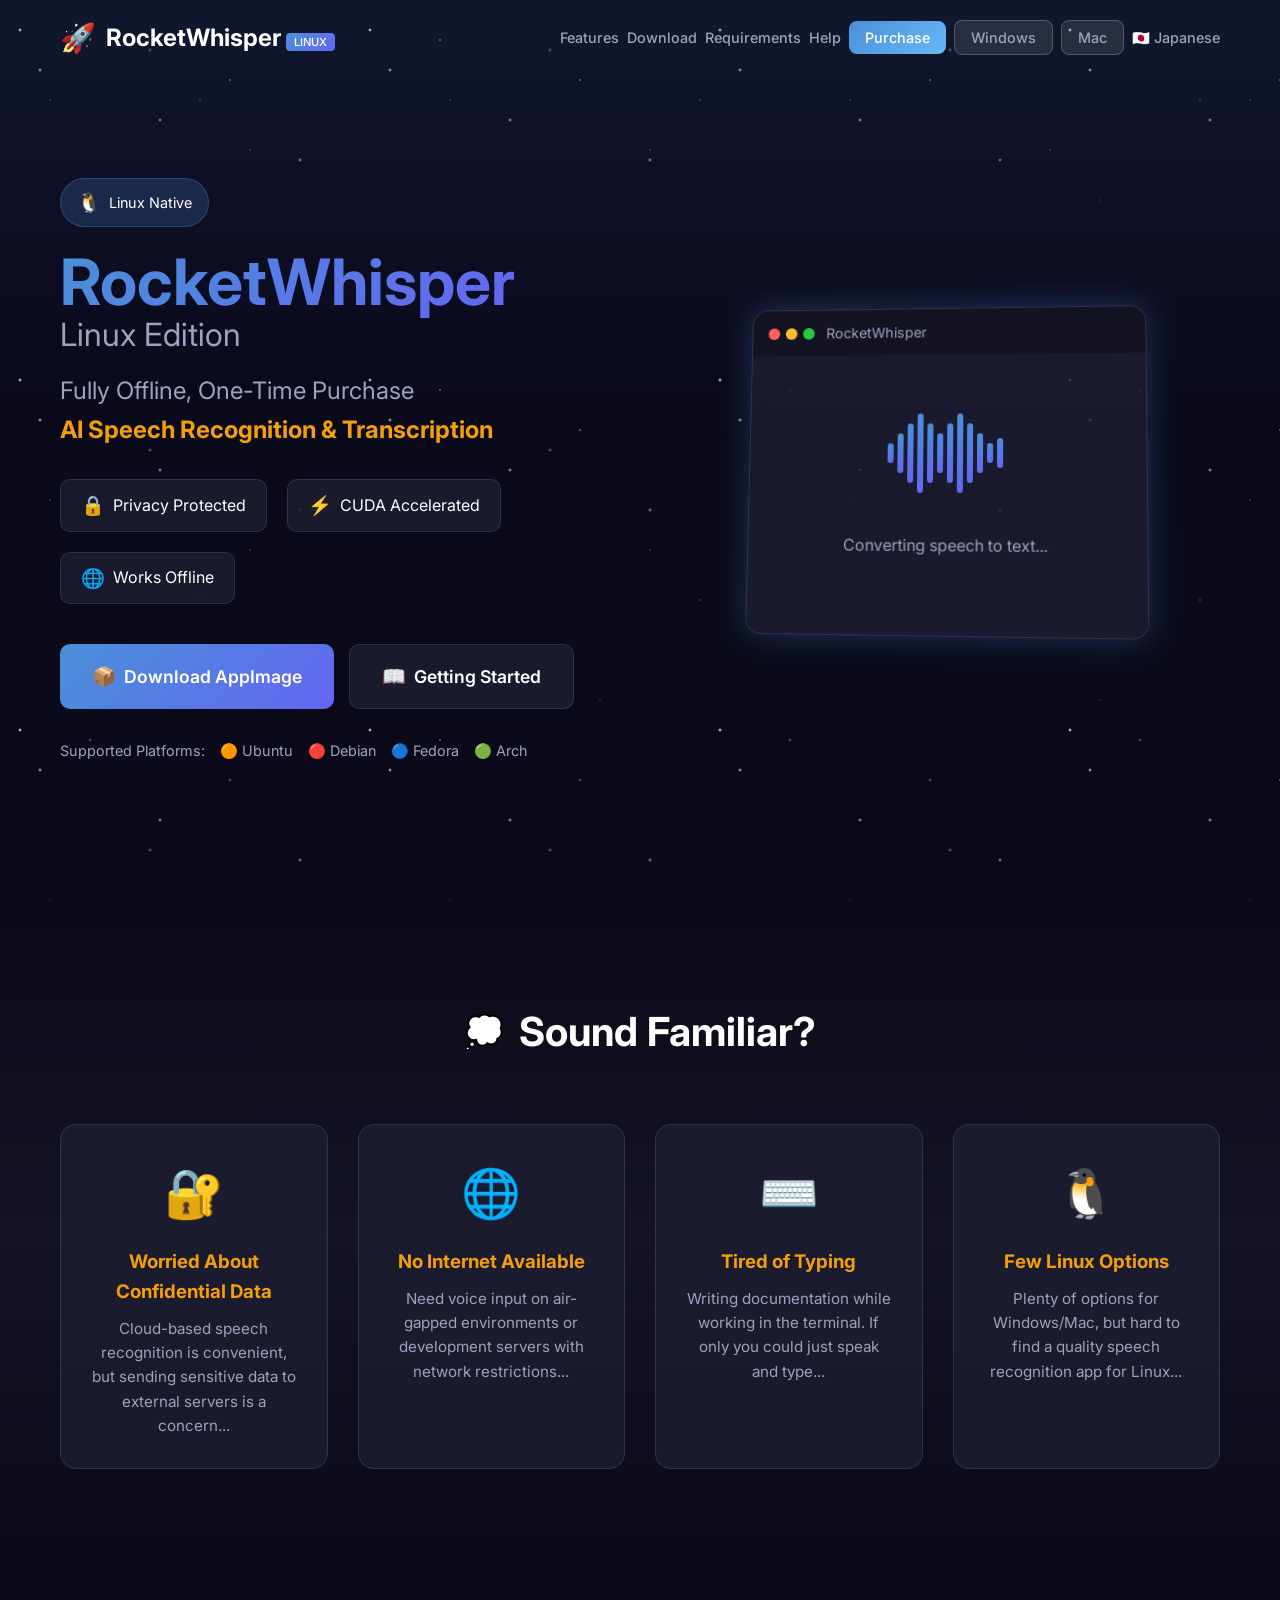
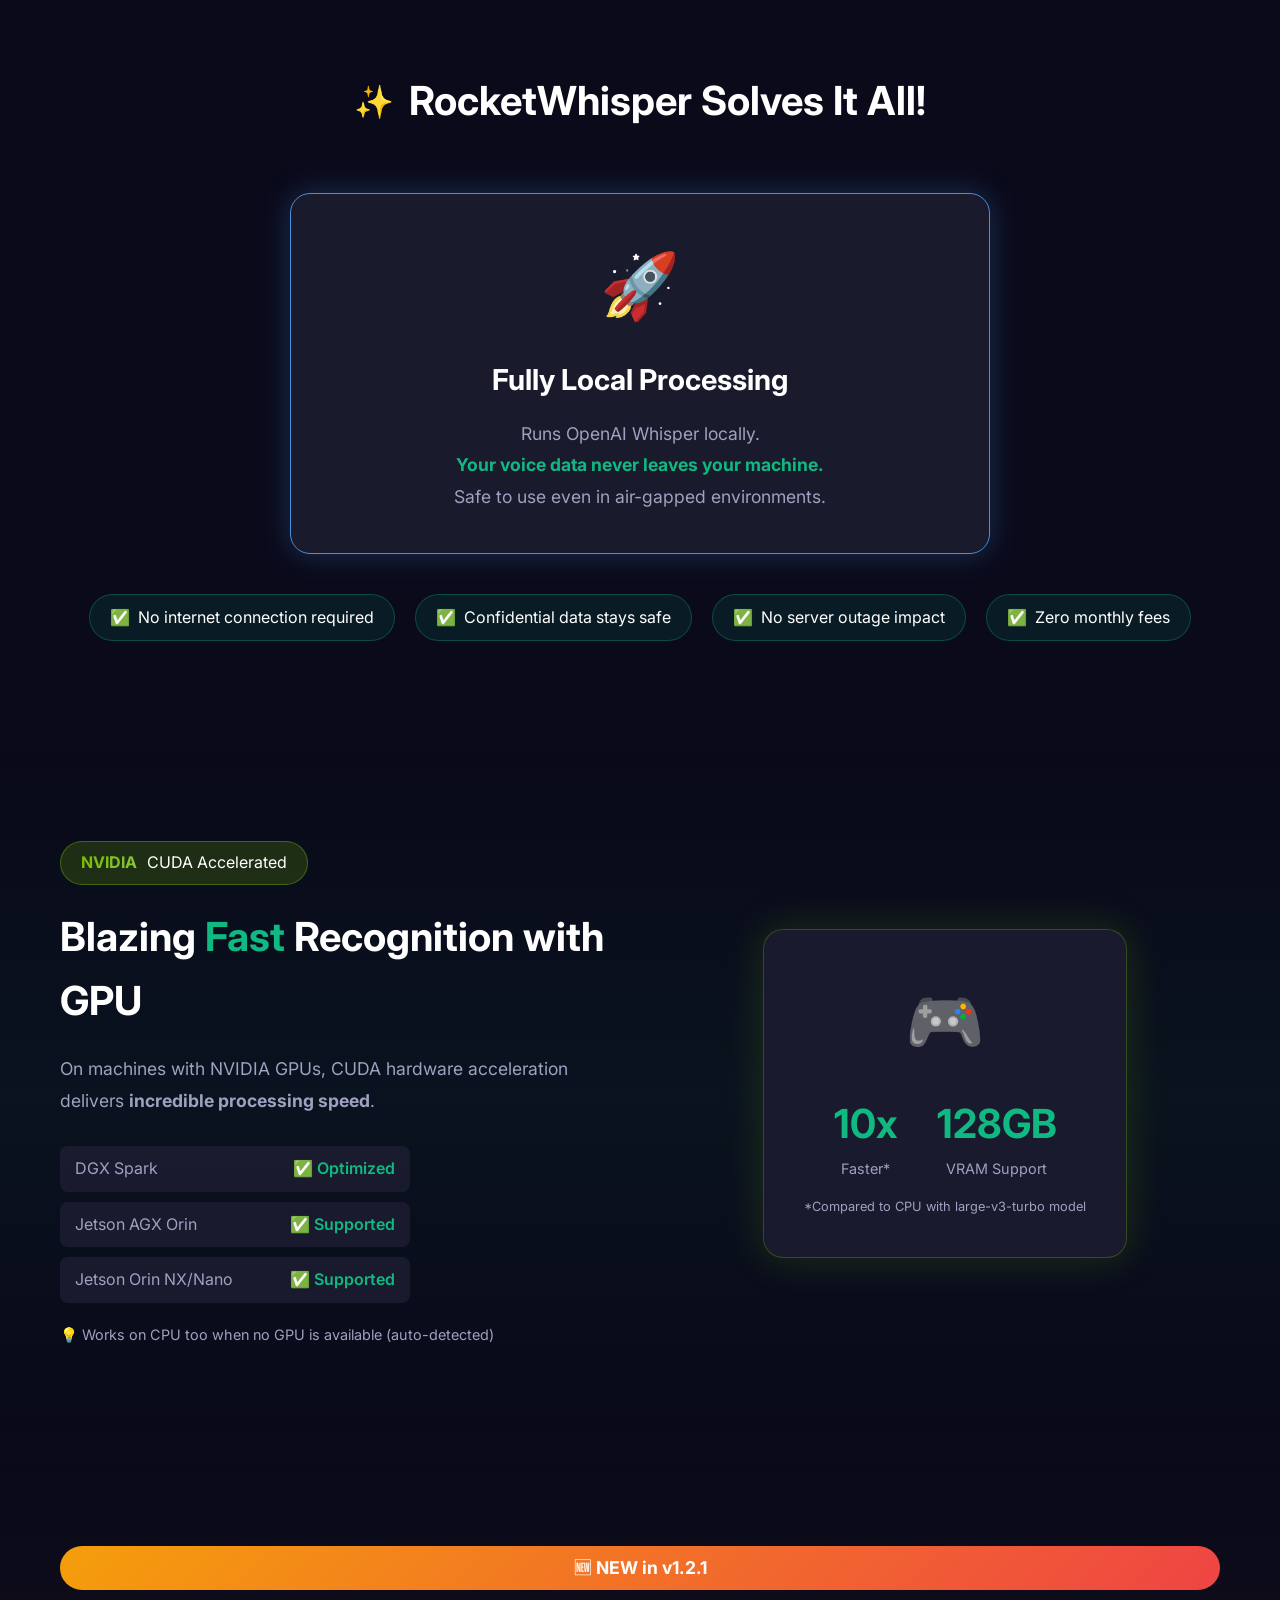
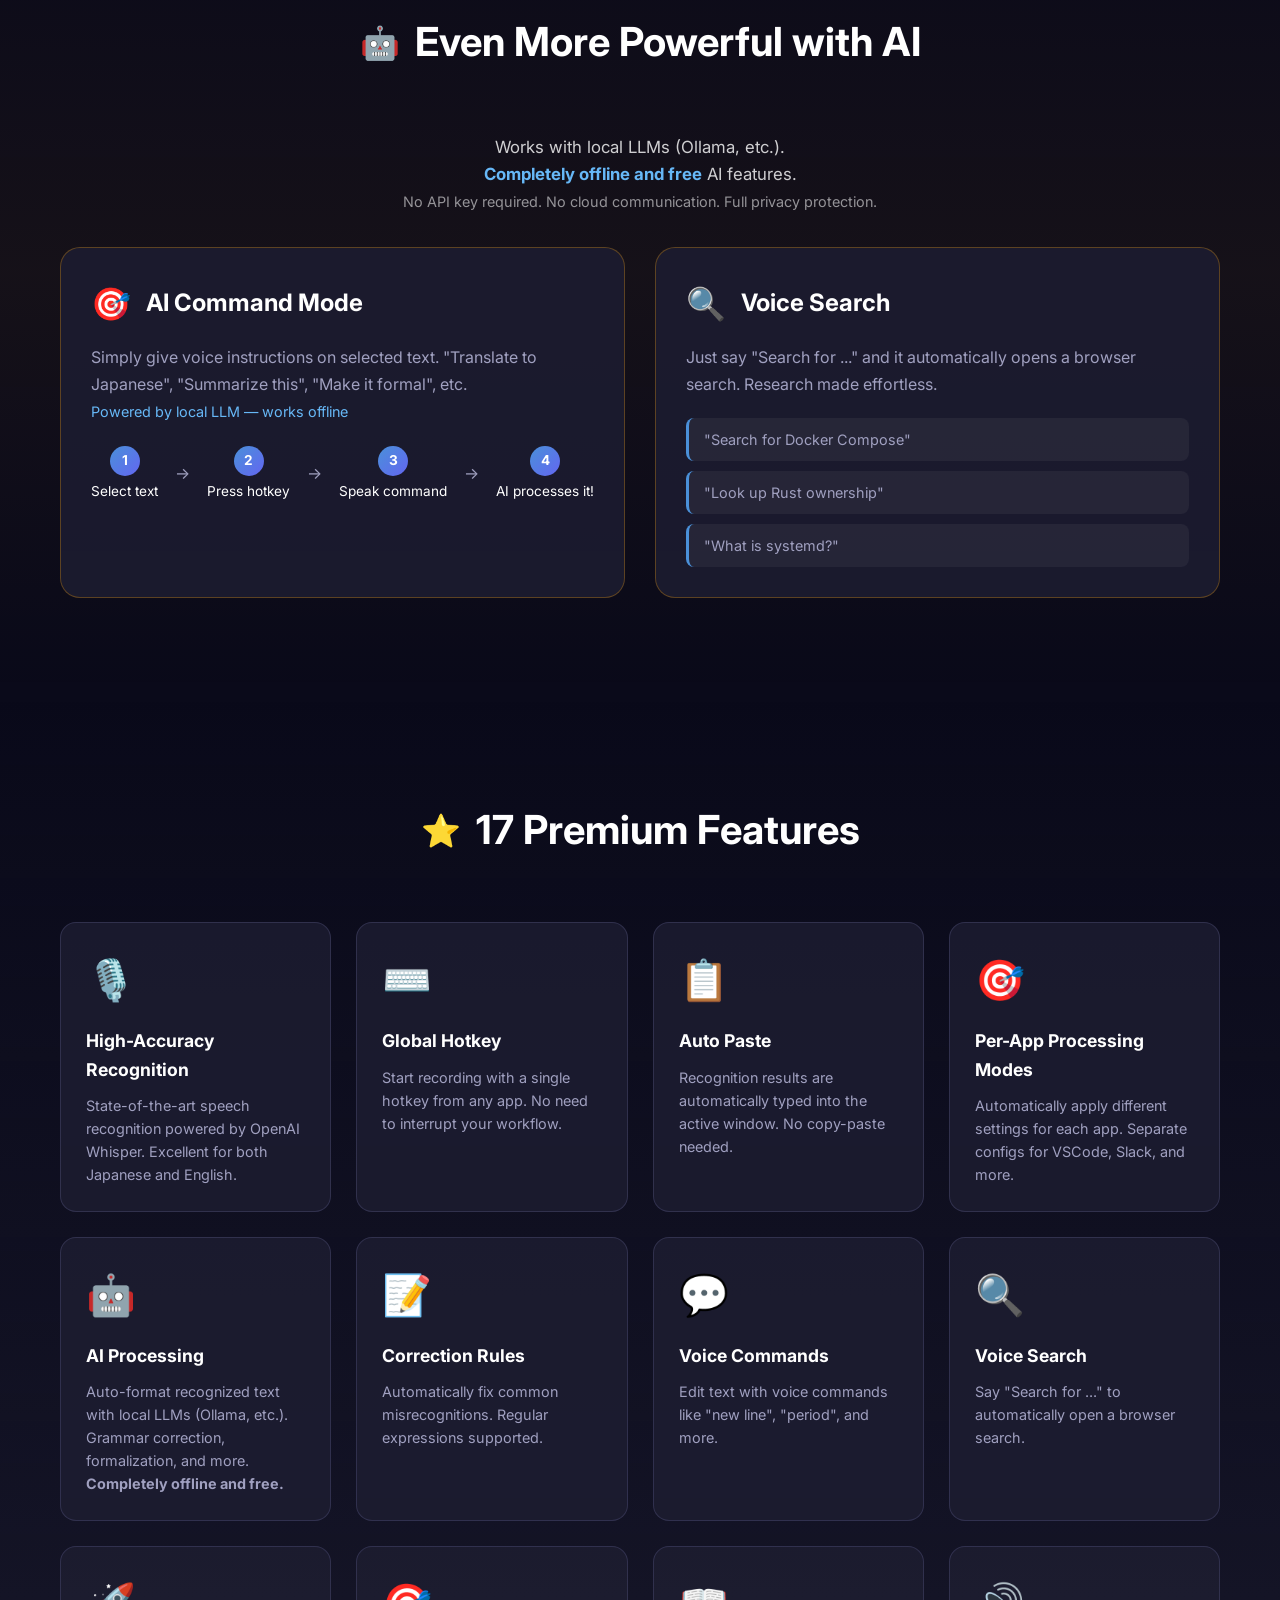
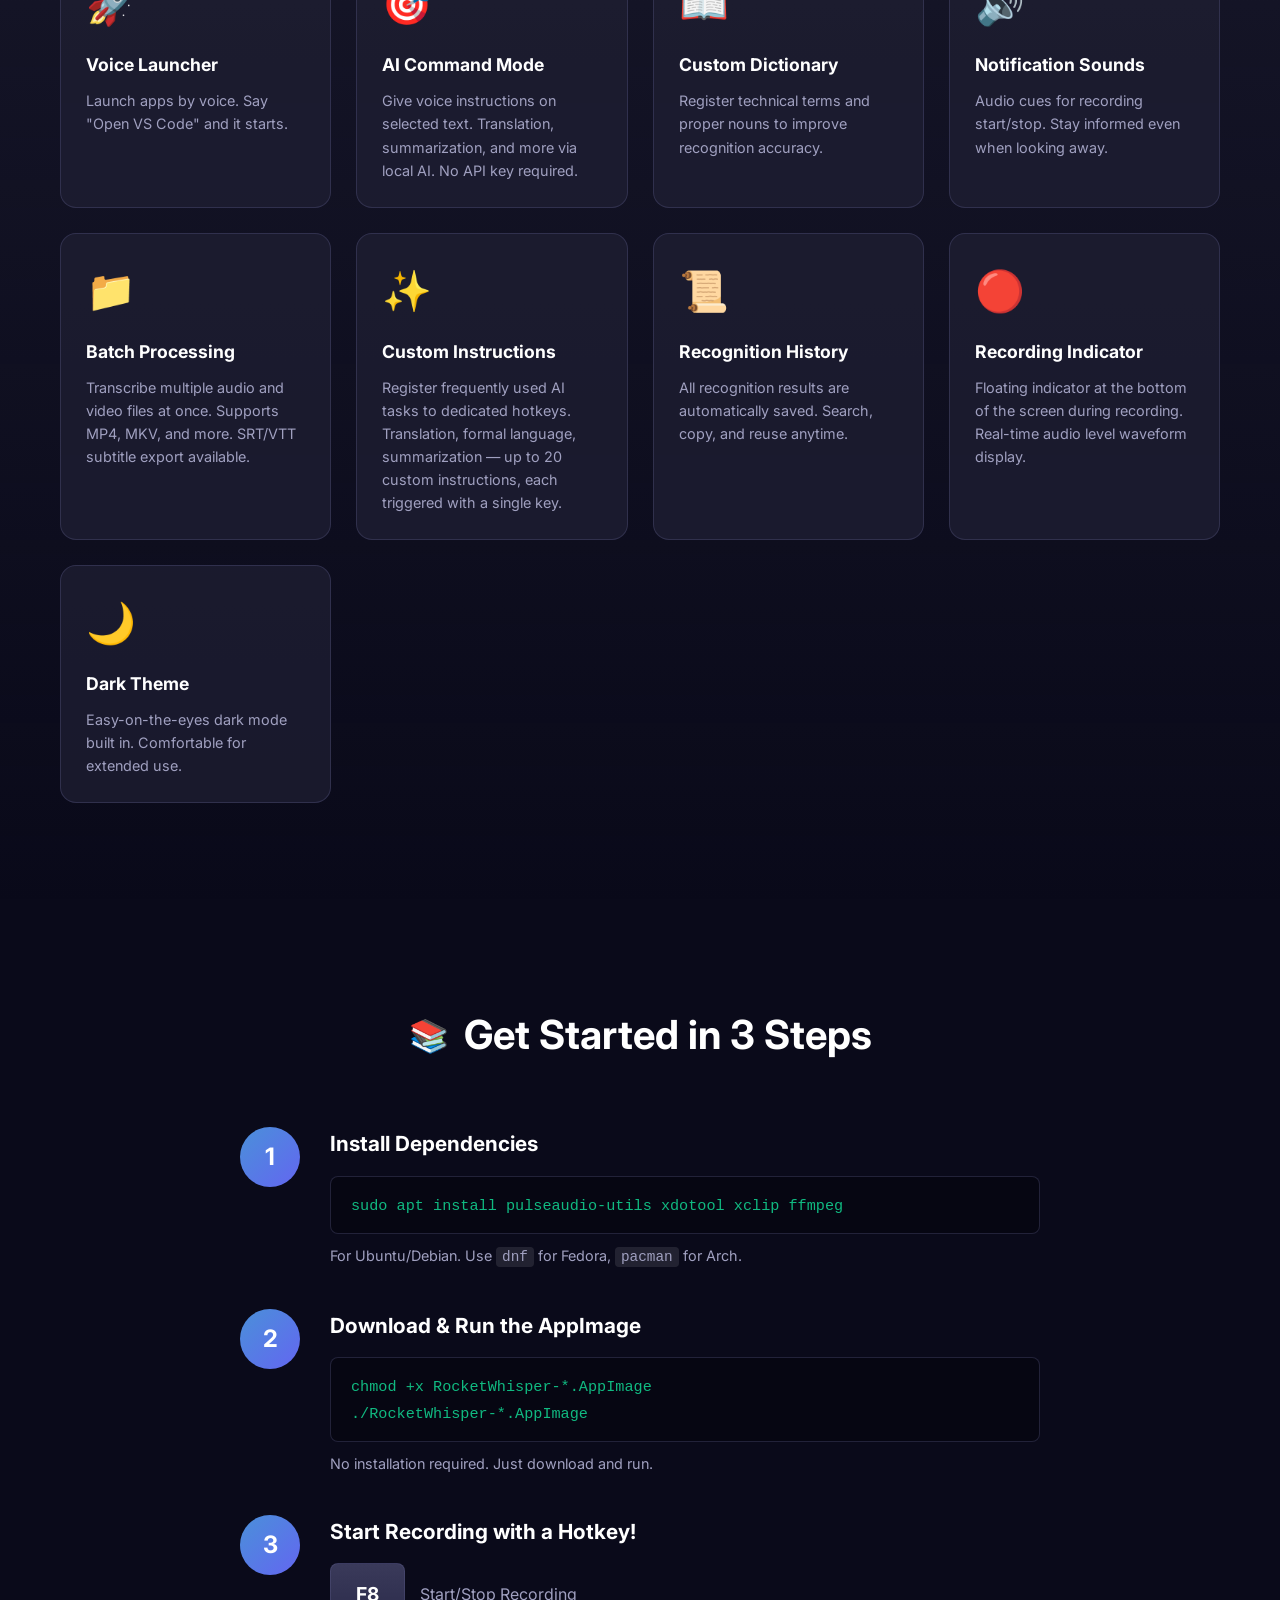
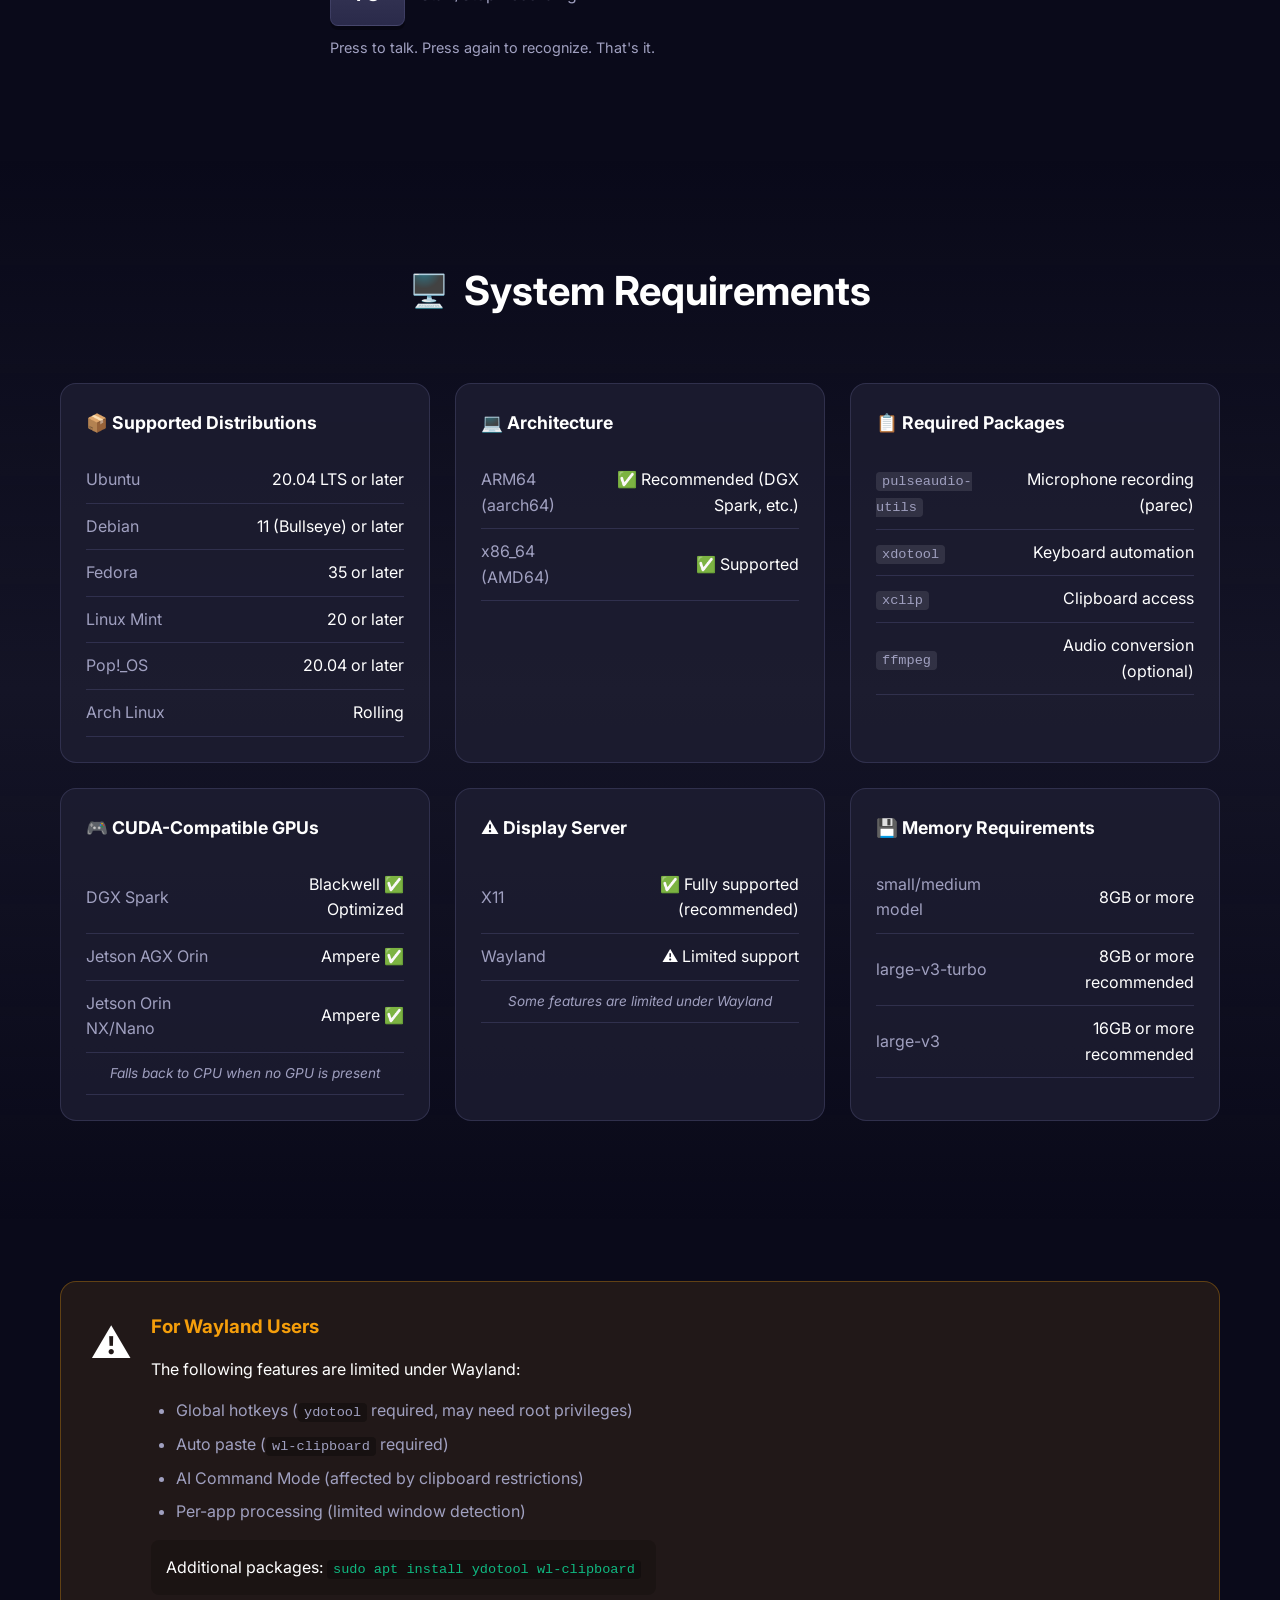
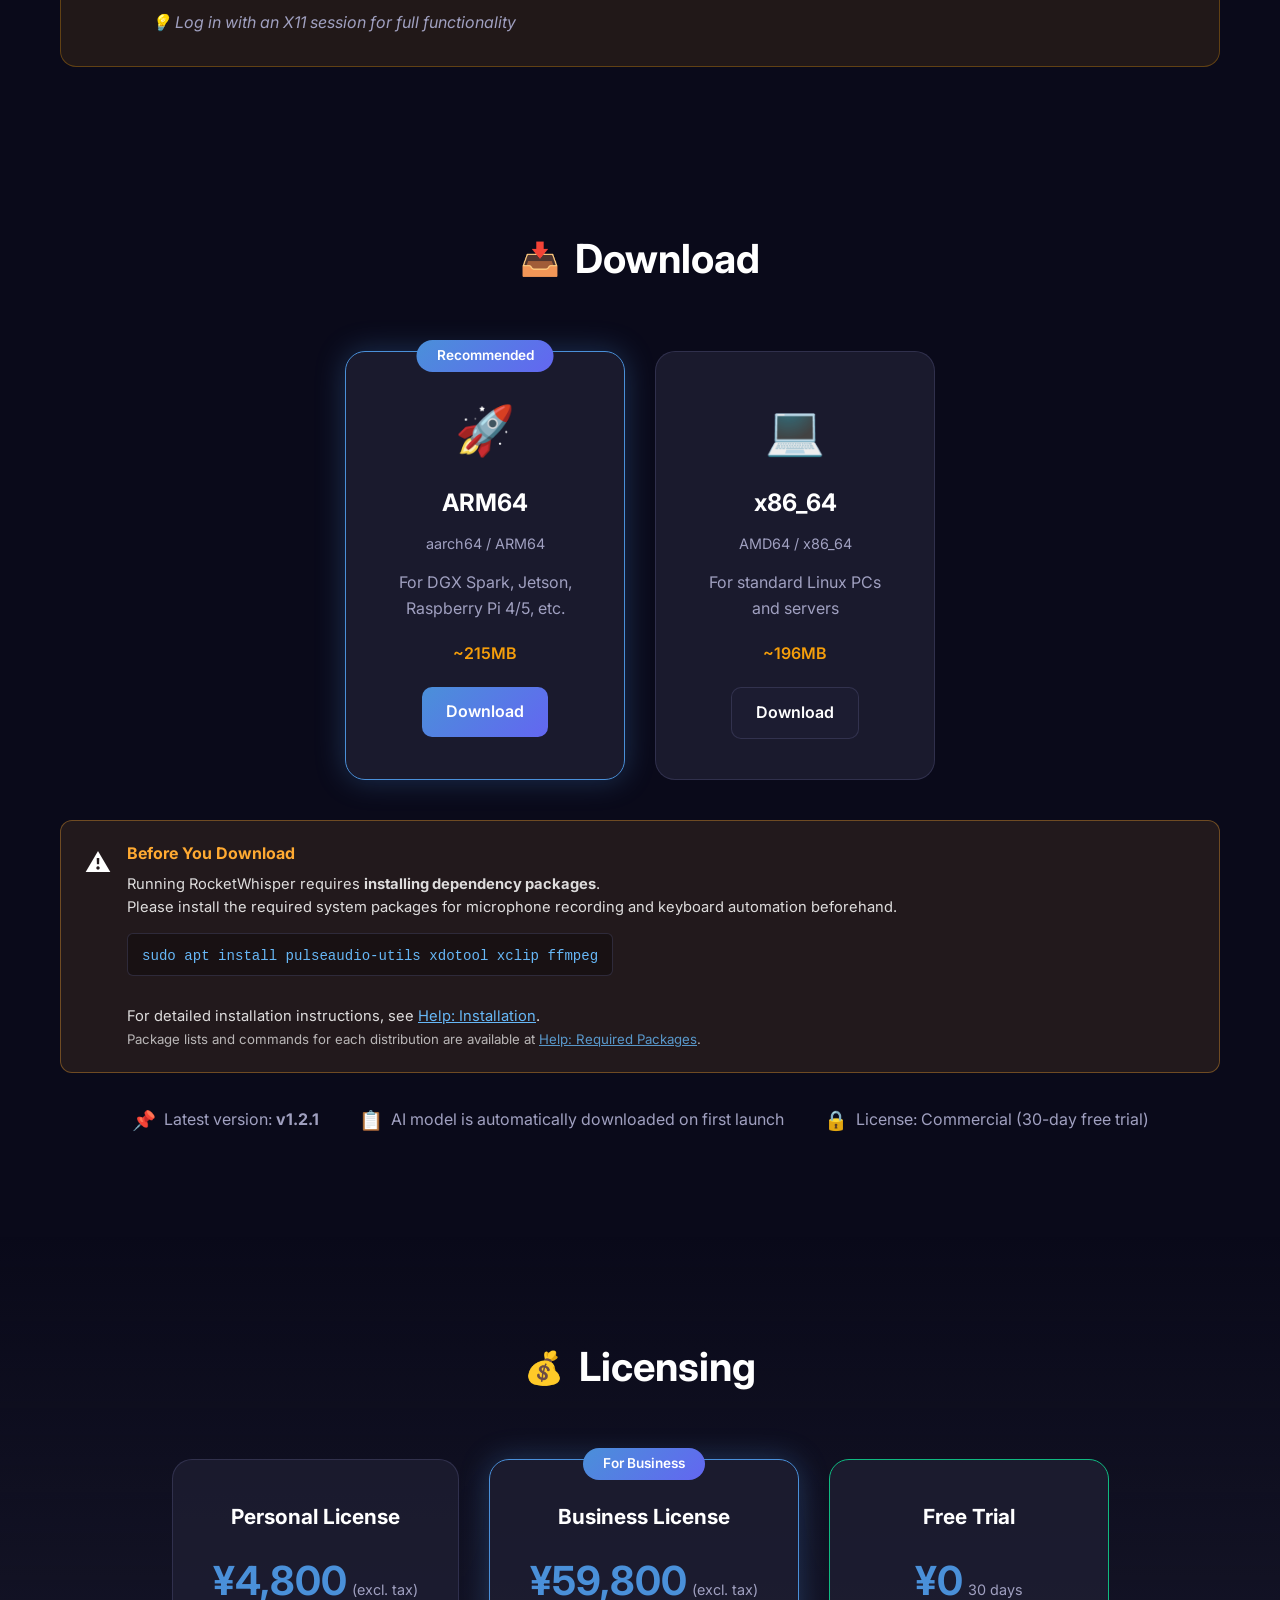
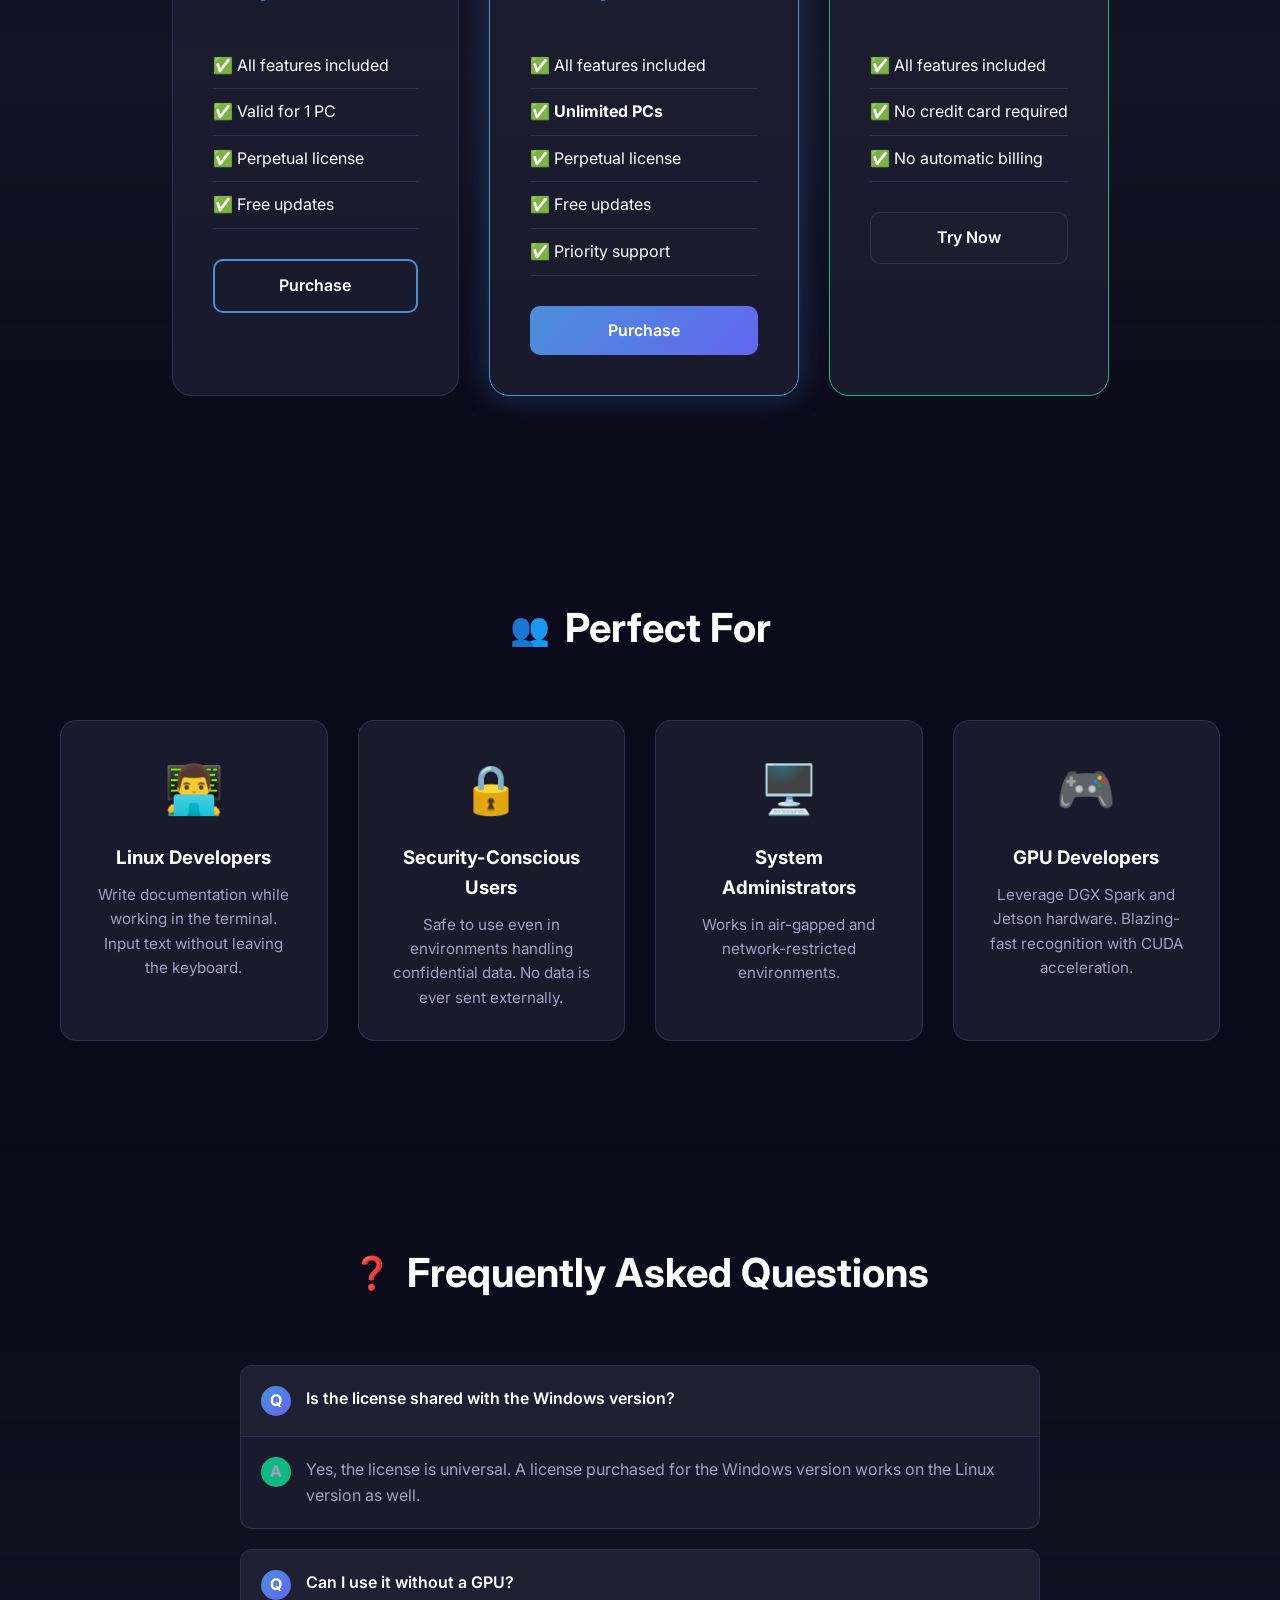
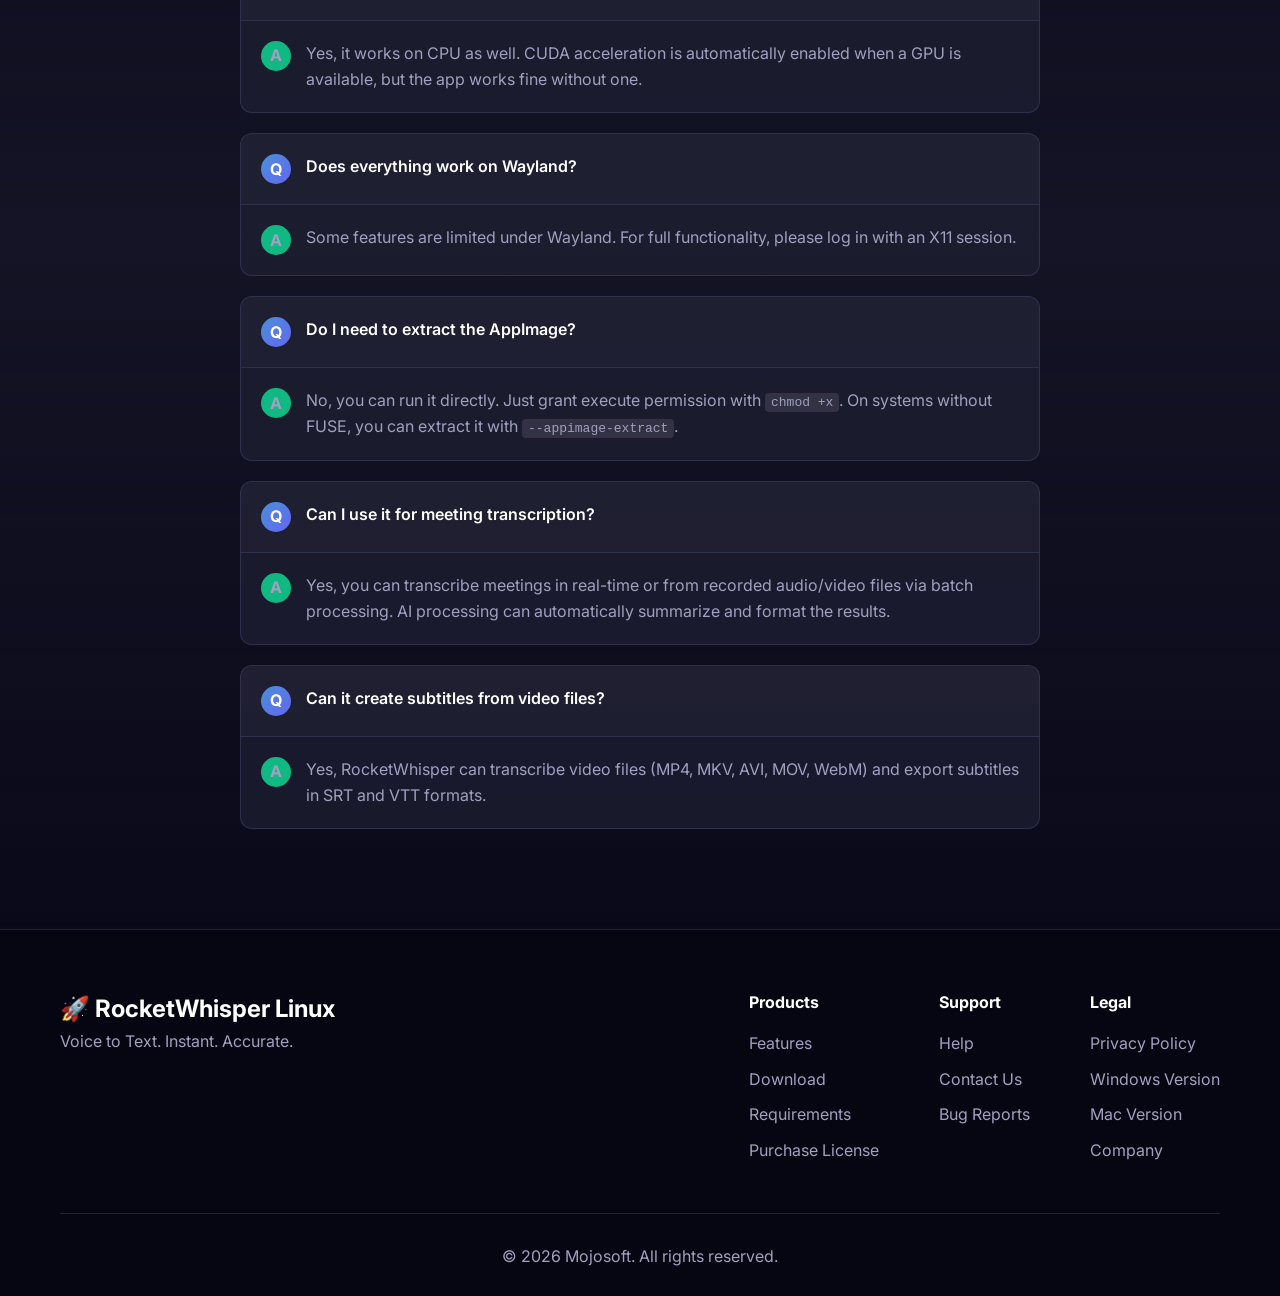
==== commit 562e6bcf: "Update version to 1.2.1" ====
--- a/index.html
+++ b/index.html
@@ -294,7 +294,7 @@
     <!-- NEW Features Section -->
     <section class="new-features-section">
         <div class="container">
-            <div class="new-badge-large">🆕 NEW in v1.2.0</div>
+            <div class="new-badge-large">🆕 NEW in v1.2.1</div>
             <h2 class="section-title">
                 <span class="title-icon">🤖</span>
                 AI機能で更にパワフルに
@@ -669,7 +669,7 @@
                         Raspberry Pi 4/5 等向け
                     </p>
                     <div class="card-size">約215MB</div>
-                    <a href="https://mojosoft.biz/RocketWhisper-1.2.0-aarch64.AppImage" class="btn btn-primary">
+                    <a href="https://mojosoft.biz/RocketWhisper-1.2.1-aarch64.AppImage" class="btn btn-primary">
                         ダウンロード
                     </a>
                 </div>
@@ -682,7 +682,7 @@
                         サーバー向け
                     </p>
                     <div class="card-size">約196MB</div>
-                    <a href="https://mojosoft.biz/RocketWhisper-1.2.0-x86_64.AppImage" class="btn btn-secondary">
+                    <a href="https://mojosoft.biz/RocketWhisper-1.2.1-x86_64.AppImage" class="btn btn-secondary">
                         ダウンロード
                     </a>
                 </div>
@@ -705,7 +705,7 @@
             <div class="download-info">
                 <div class="info-item">
                     <span class="info-icon">📌</span>
-                    <span>最新バージョン: <strong>v1.2.0</strong></span>
+                    <span>最新バージョン: <strong>v1.2.1</strong></span>
                 </div>
                 <div class="info-item">
                     <span class="info-icon">📋</span>
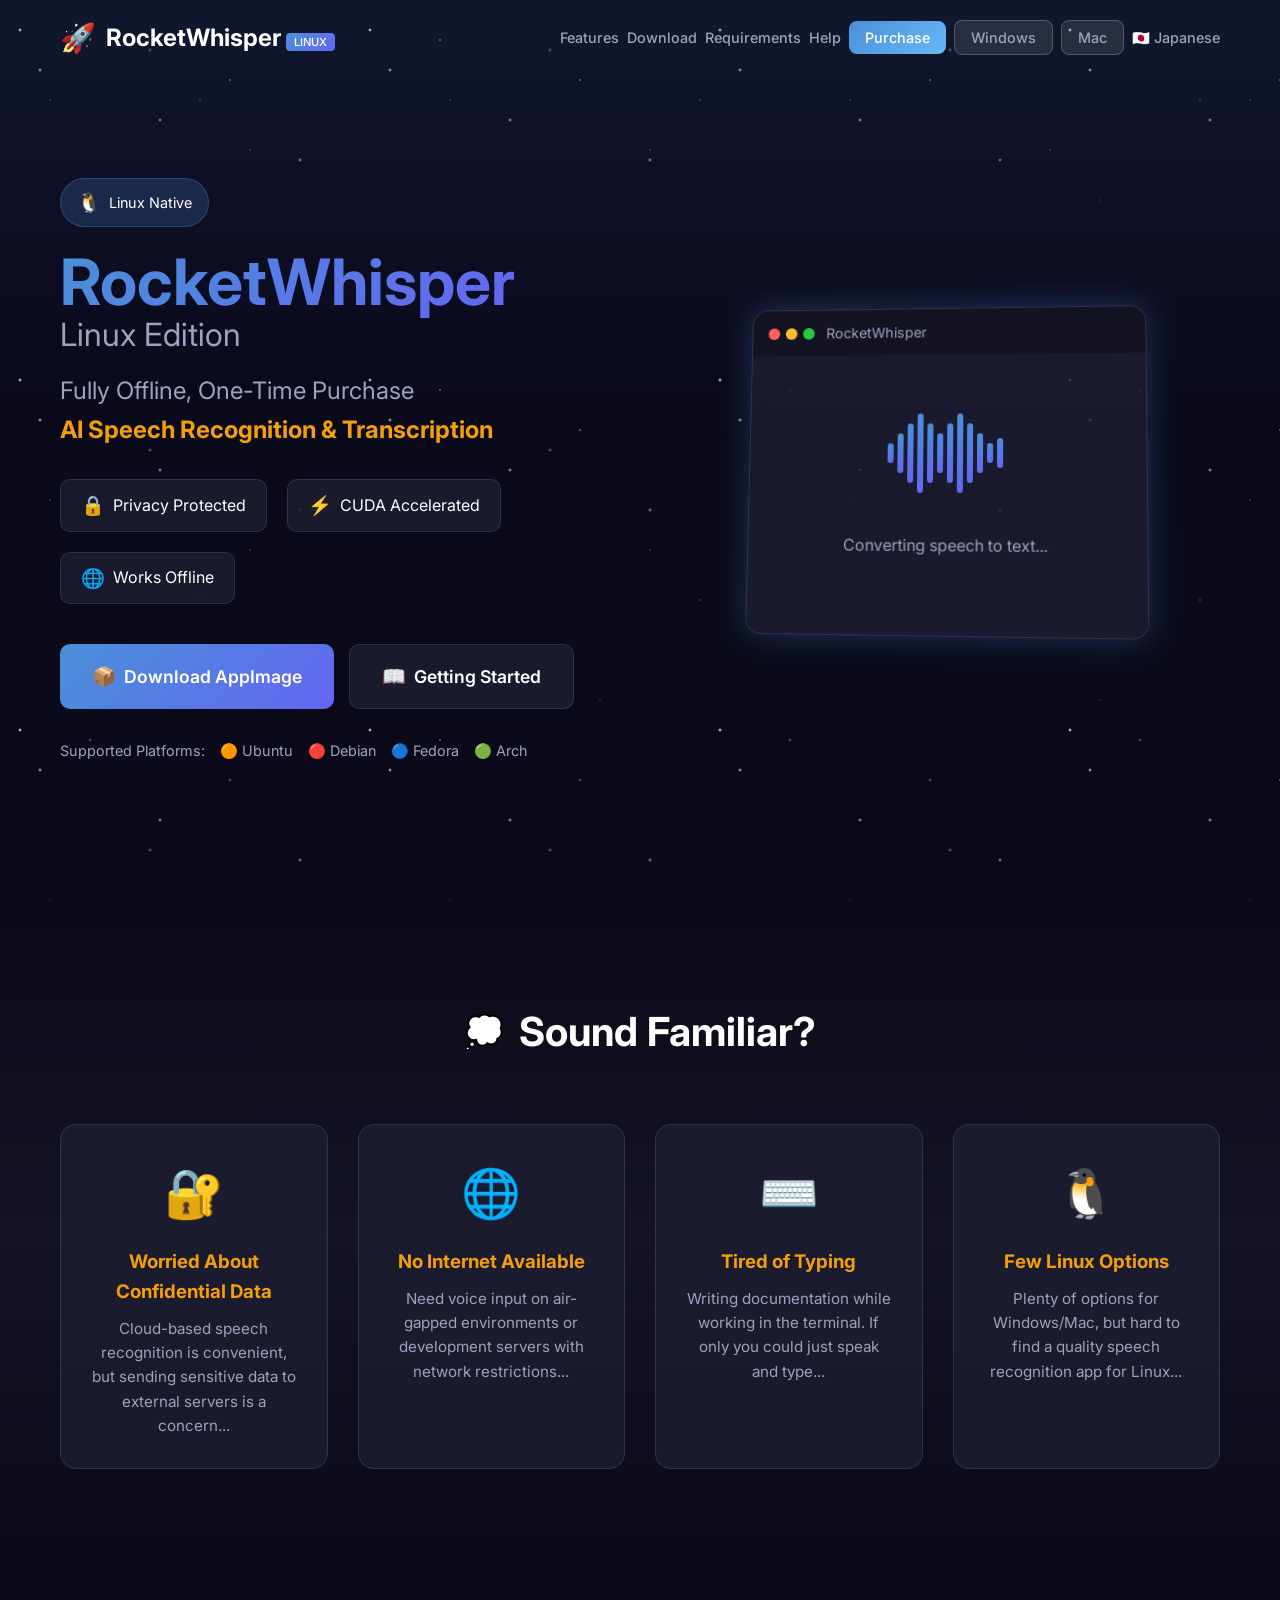
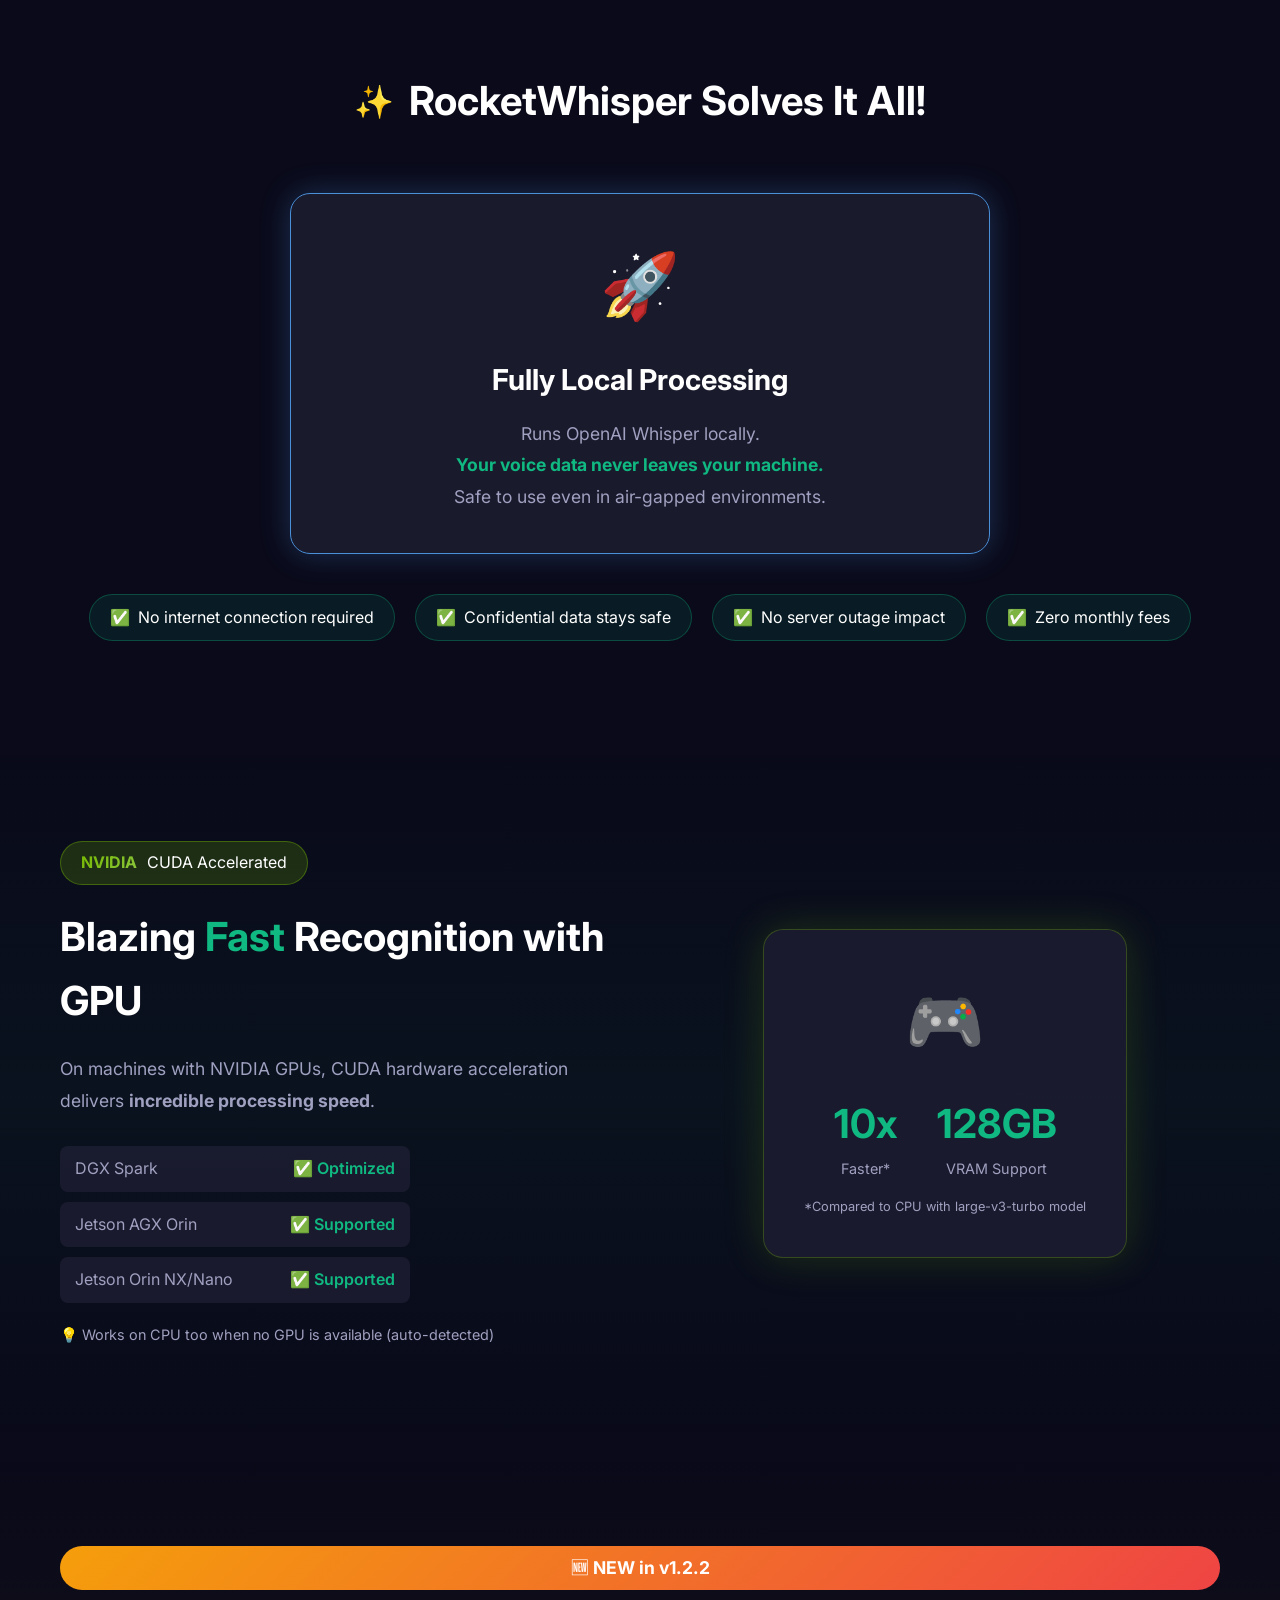
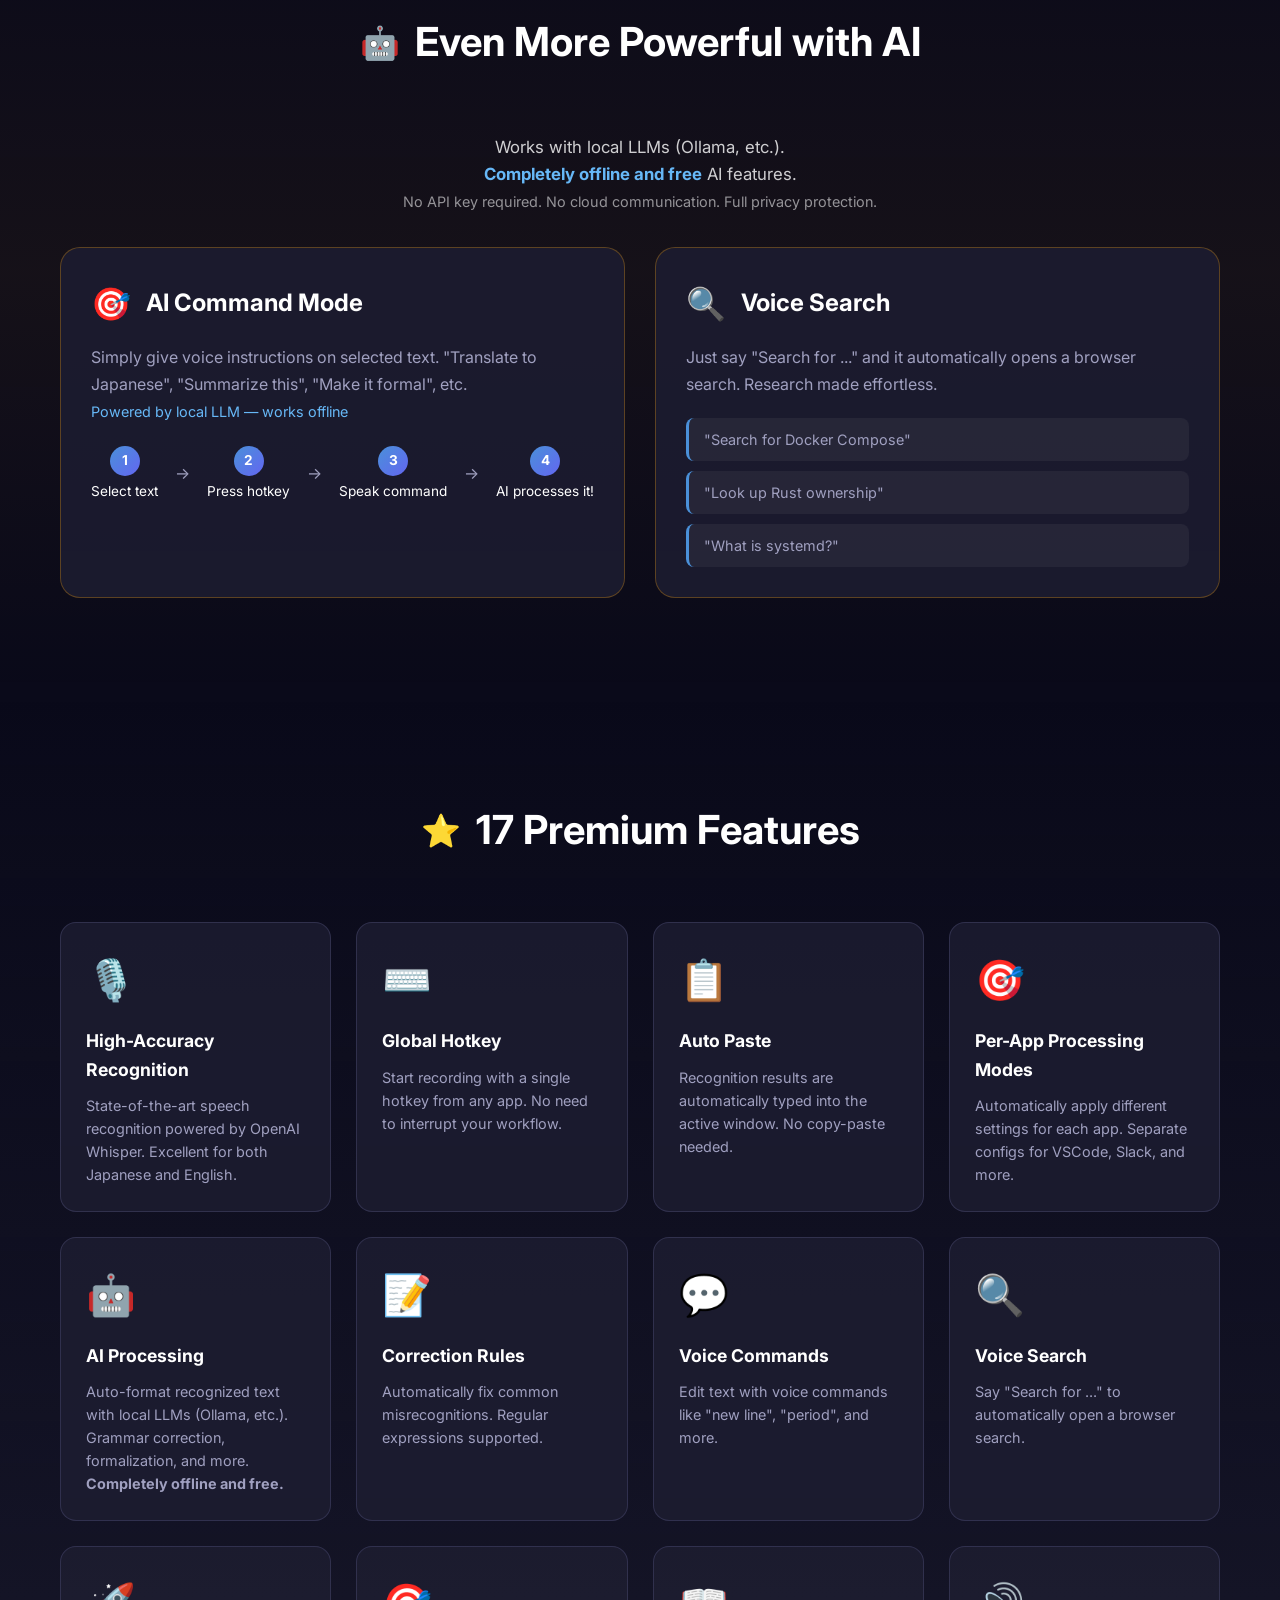
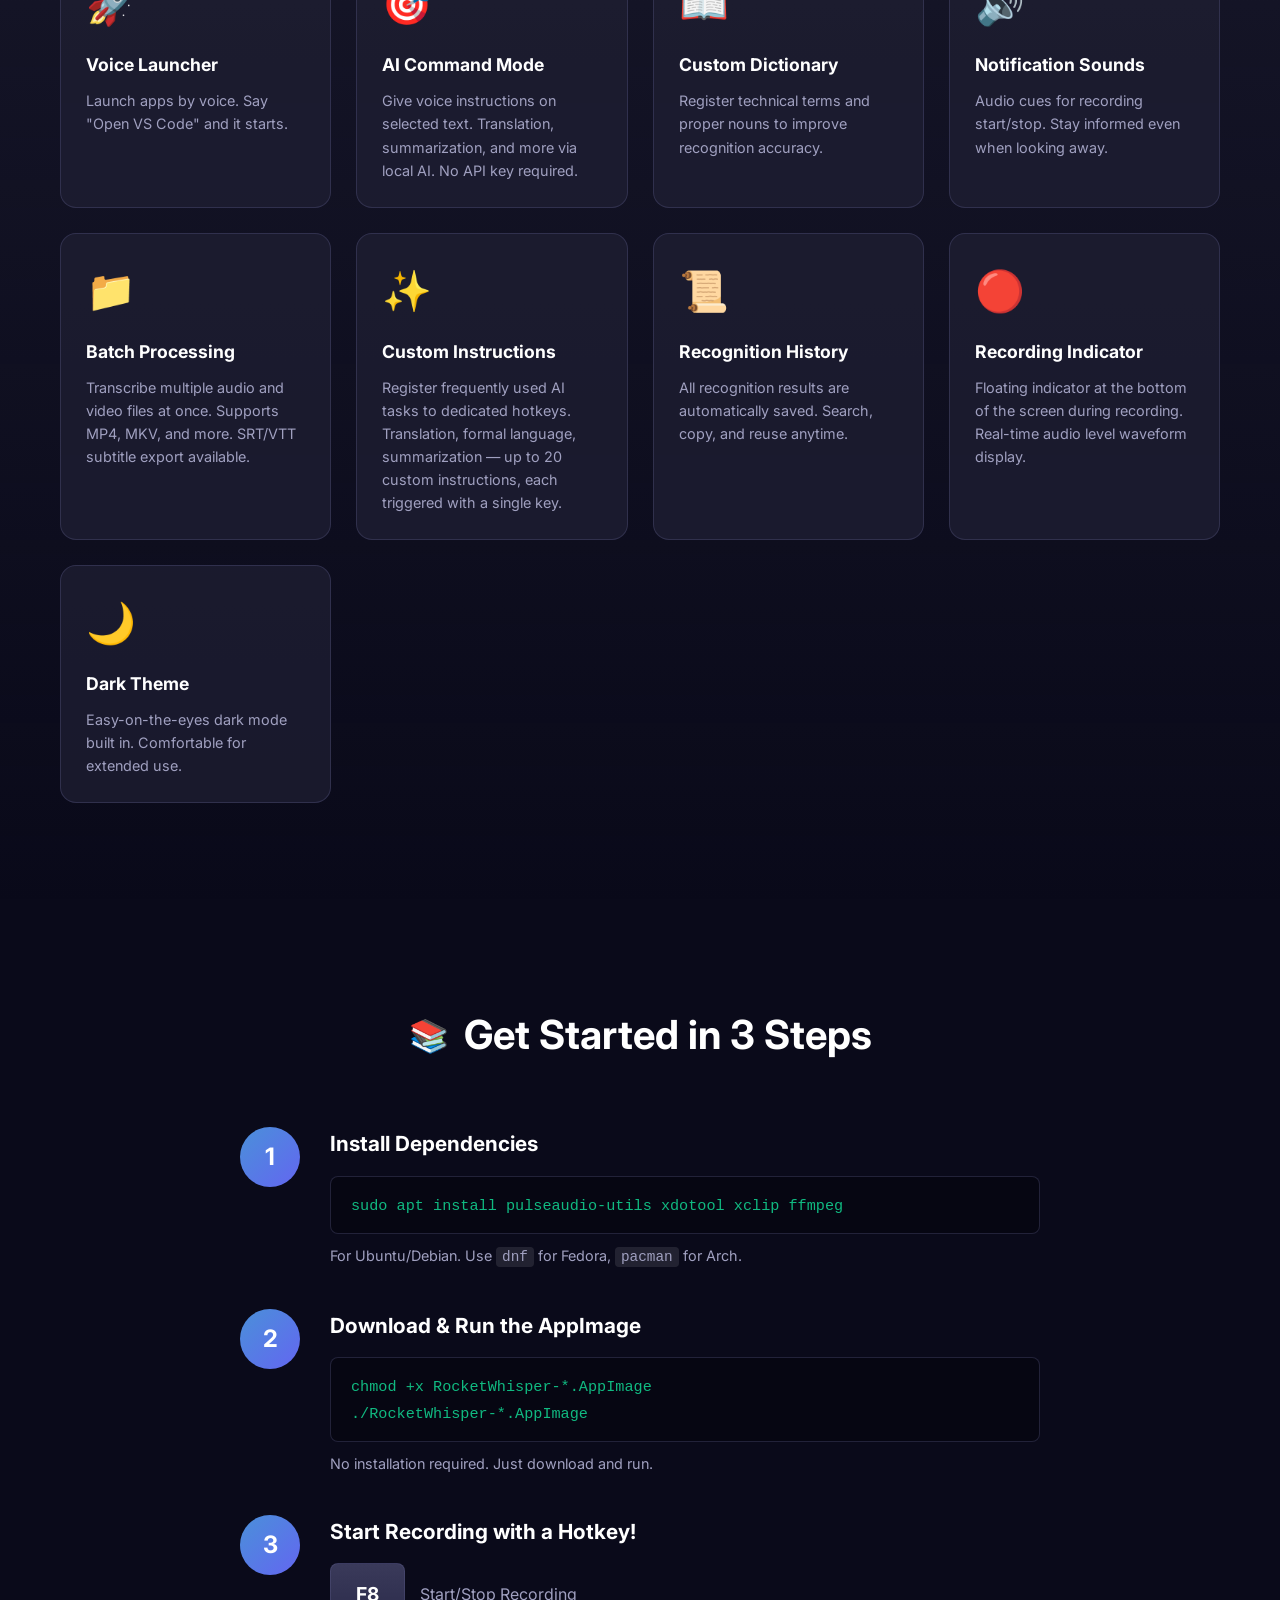
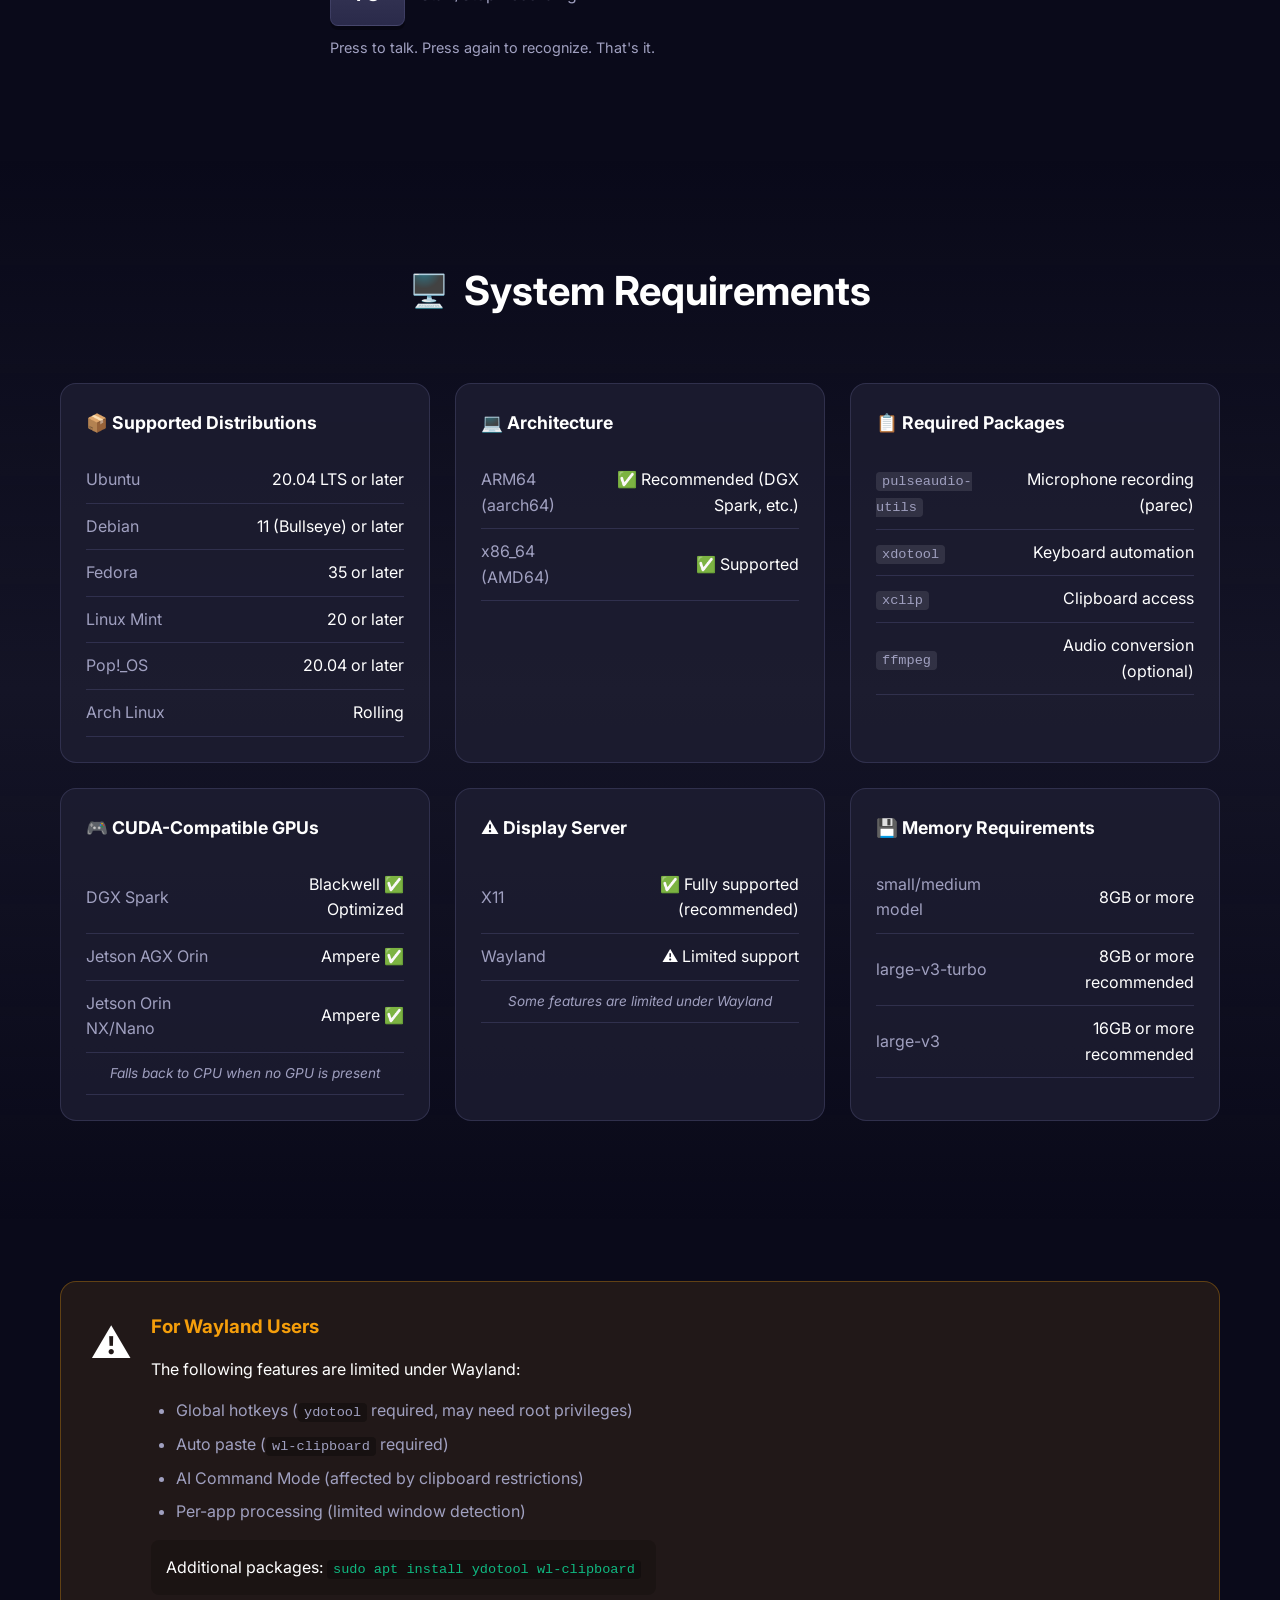
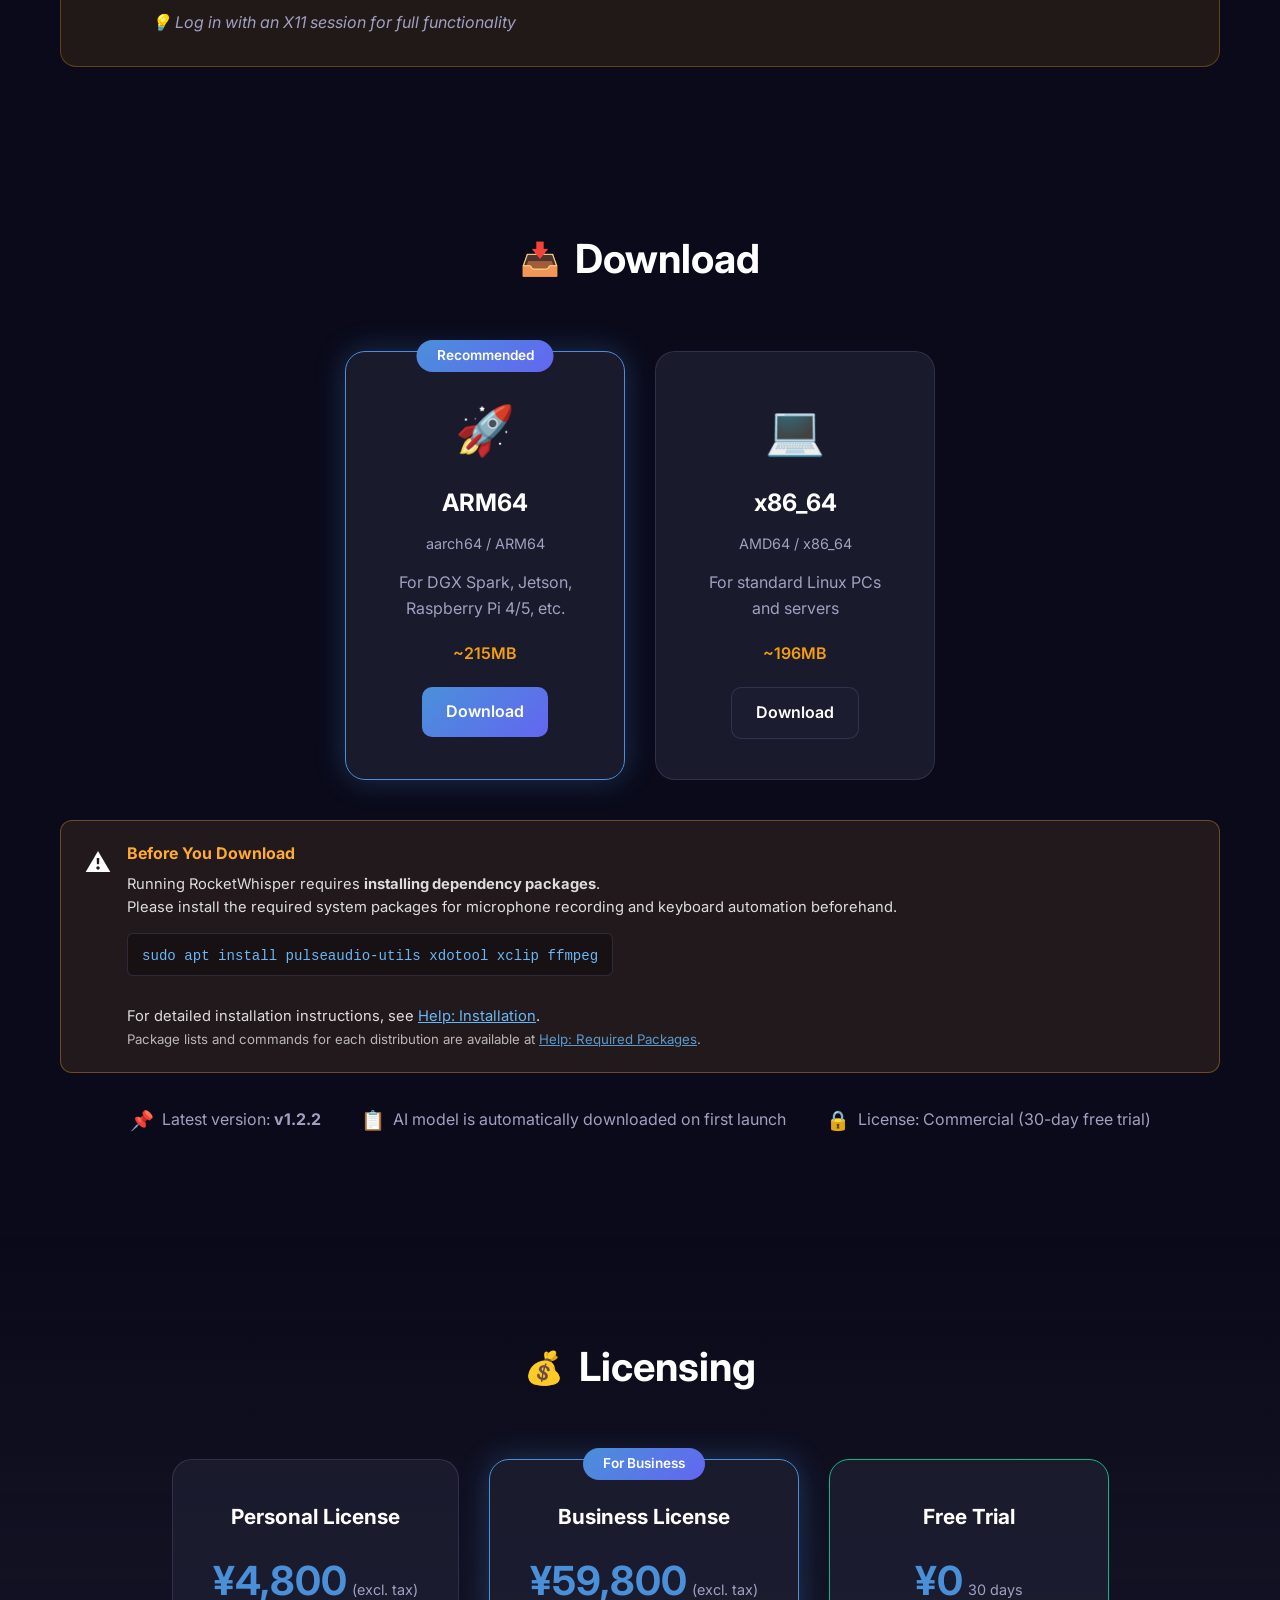
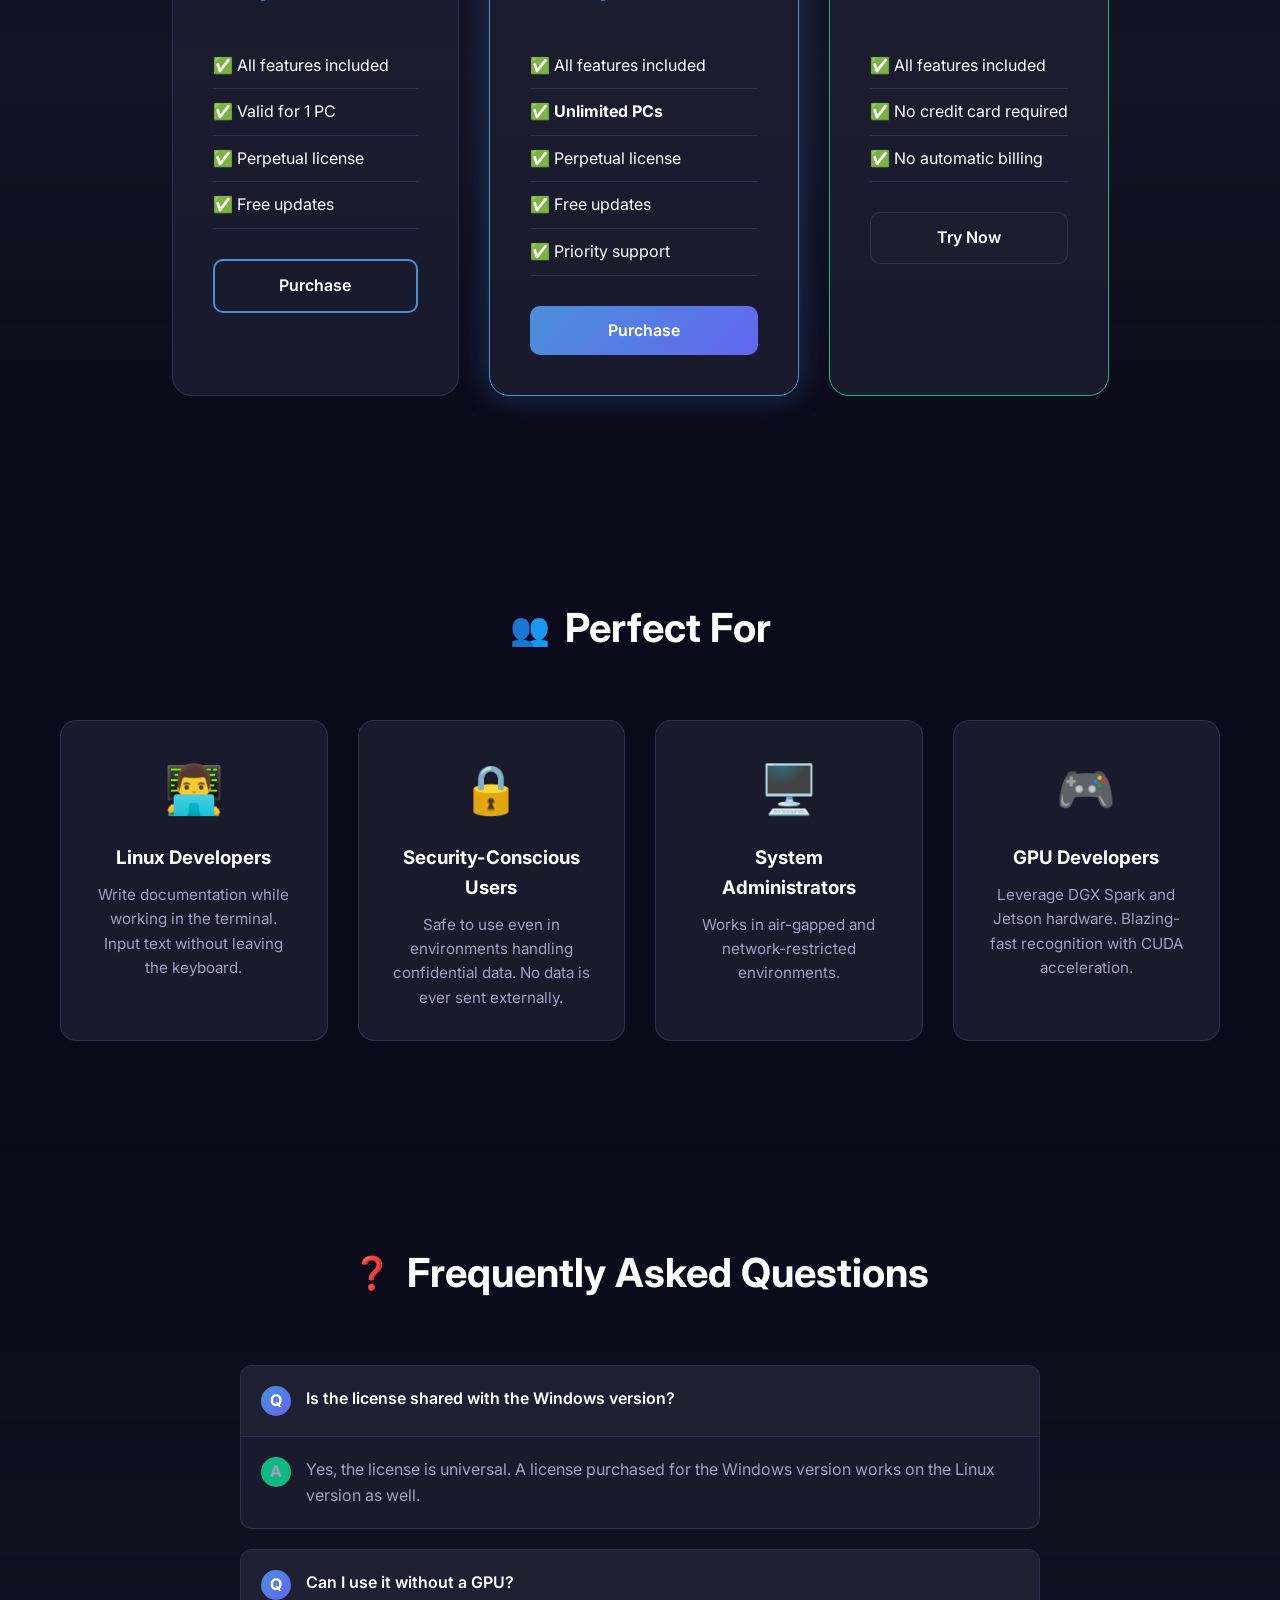
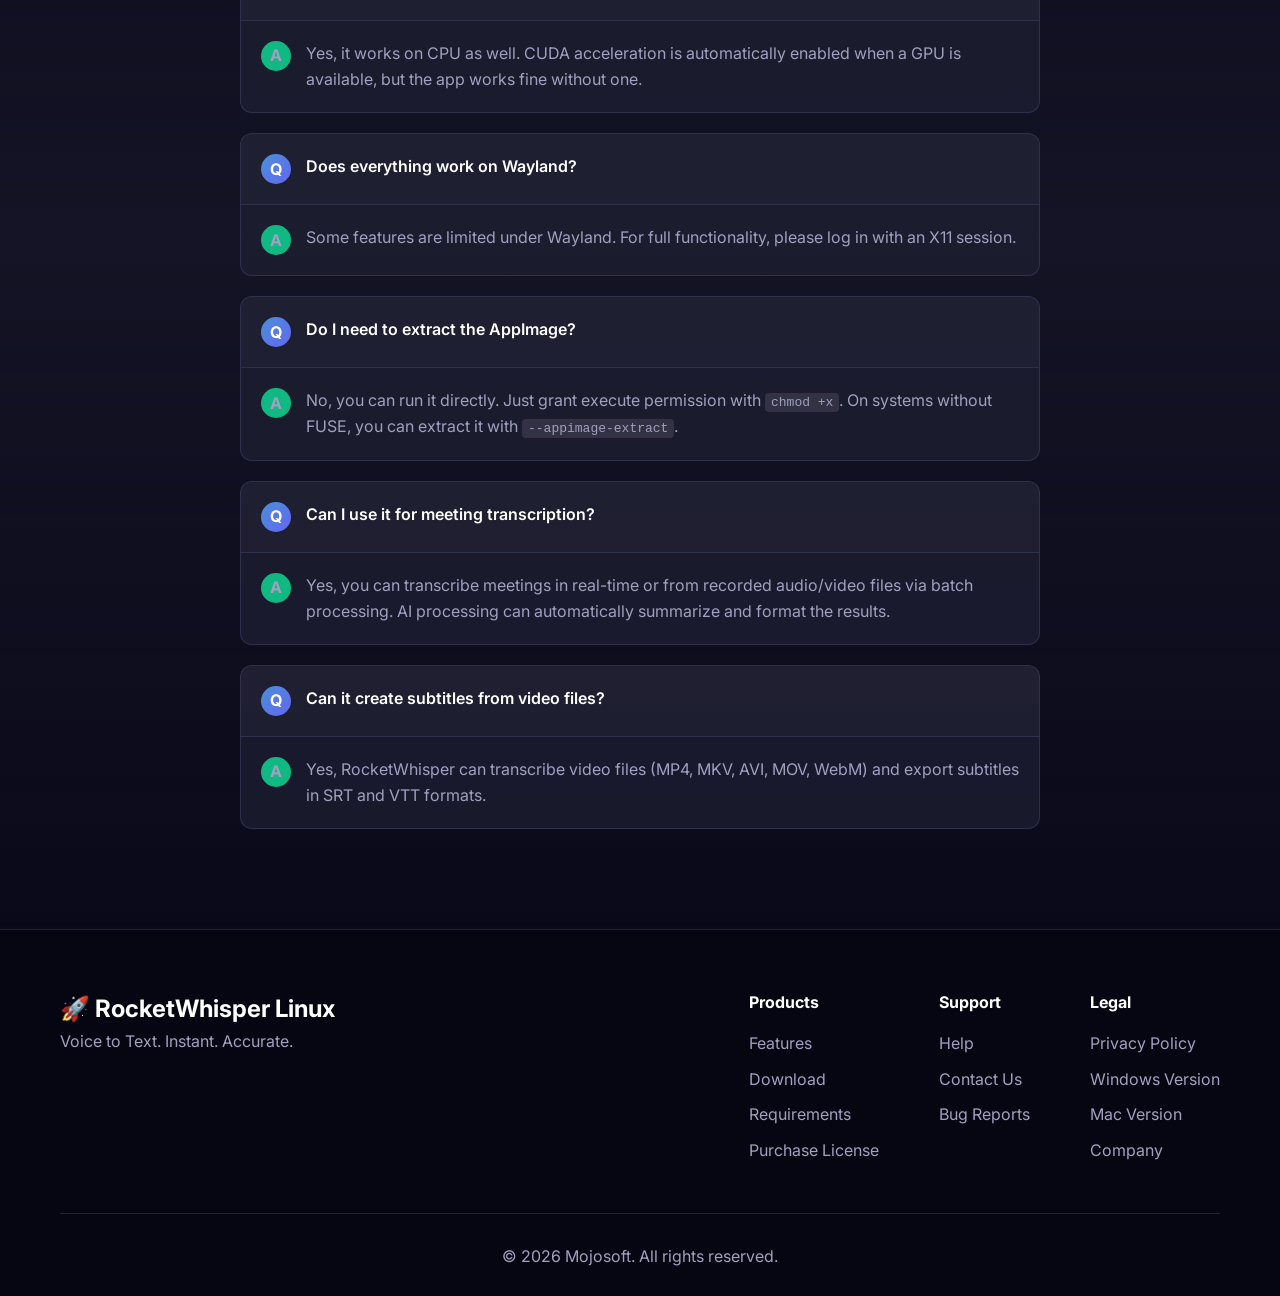
==== commit 702911b0: "v1.2.2: バージョン更新" ====
--- a/index.html
+++ b/index.html
@@ -294,7 +294,7 @@
     <!-- NEW Features Section -->
     <section class="new-features-section">
         <div class="container">
-            <div class="new-badge-large">🆕 NEW in v1.2.1</div>
+            <div class="new-badge-large">🆕 NEW in v1.2.2</div>
             <h2 class="section-title">
                 <span class="title-icon">🤖</span>
                 AI機能で更にパワフルに
@@ -669,7 +669,7 @@
                         Raspberry Pi 4/5 等向け
                     </p>
                     <div class="card-size">約215MB</div>
-                    <a href="https://mojosoft.biz/RocketWhisper-1.2.1-aarch64.AppImage" class="btn btn-primary">
+                    <a href="https://mojosoft.biz/RocketWhisper-1.2.2-aarch64.AppImage" class="btn btn-primary">
                         ダウンロード
                     </a>
                 </div>
@@ -682,7 +682,7 @@
                         サーバー向け
                     </p>
                     <div class="card-size">約196MB</div>
-                    <a href="https://mojosoft.biz/RocketWhisper-1.2.1-x86_64.AppImage" class="btn btn-secondary">
+                    <a href="https://mojosoft.biz/RocketWhisper-1.2.2-x86_64.AppImage" class="btn btn-secondary">
                         ダウンロード
                     </a>
                 </div>
@@ -705,7 +705,7 @@
             <div class="download-info">
                 <div class="info-item">
                     <span class="info-icon">📌</span>
-                    <span>最新バージョン: <strong>v1.2.1</strong></span>
+                    <span>最新バージョン: <strong>v1.2.2</strong></span>
                 </div>
                 <div class="info-item">
                     <span class="info-icon">📋</span>
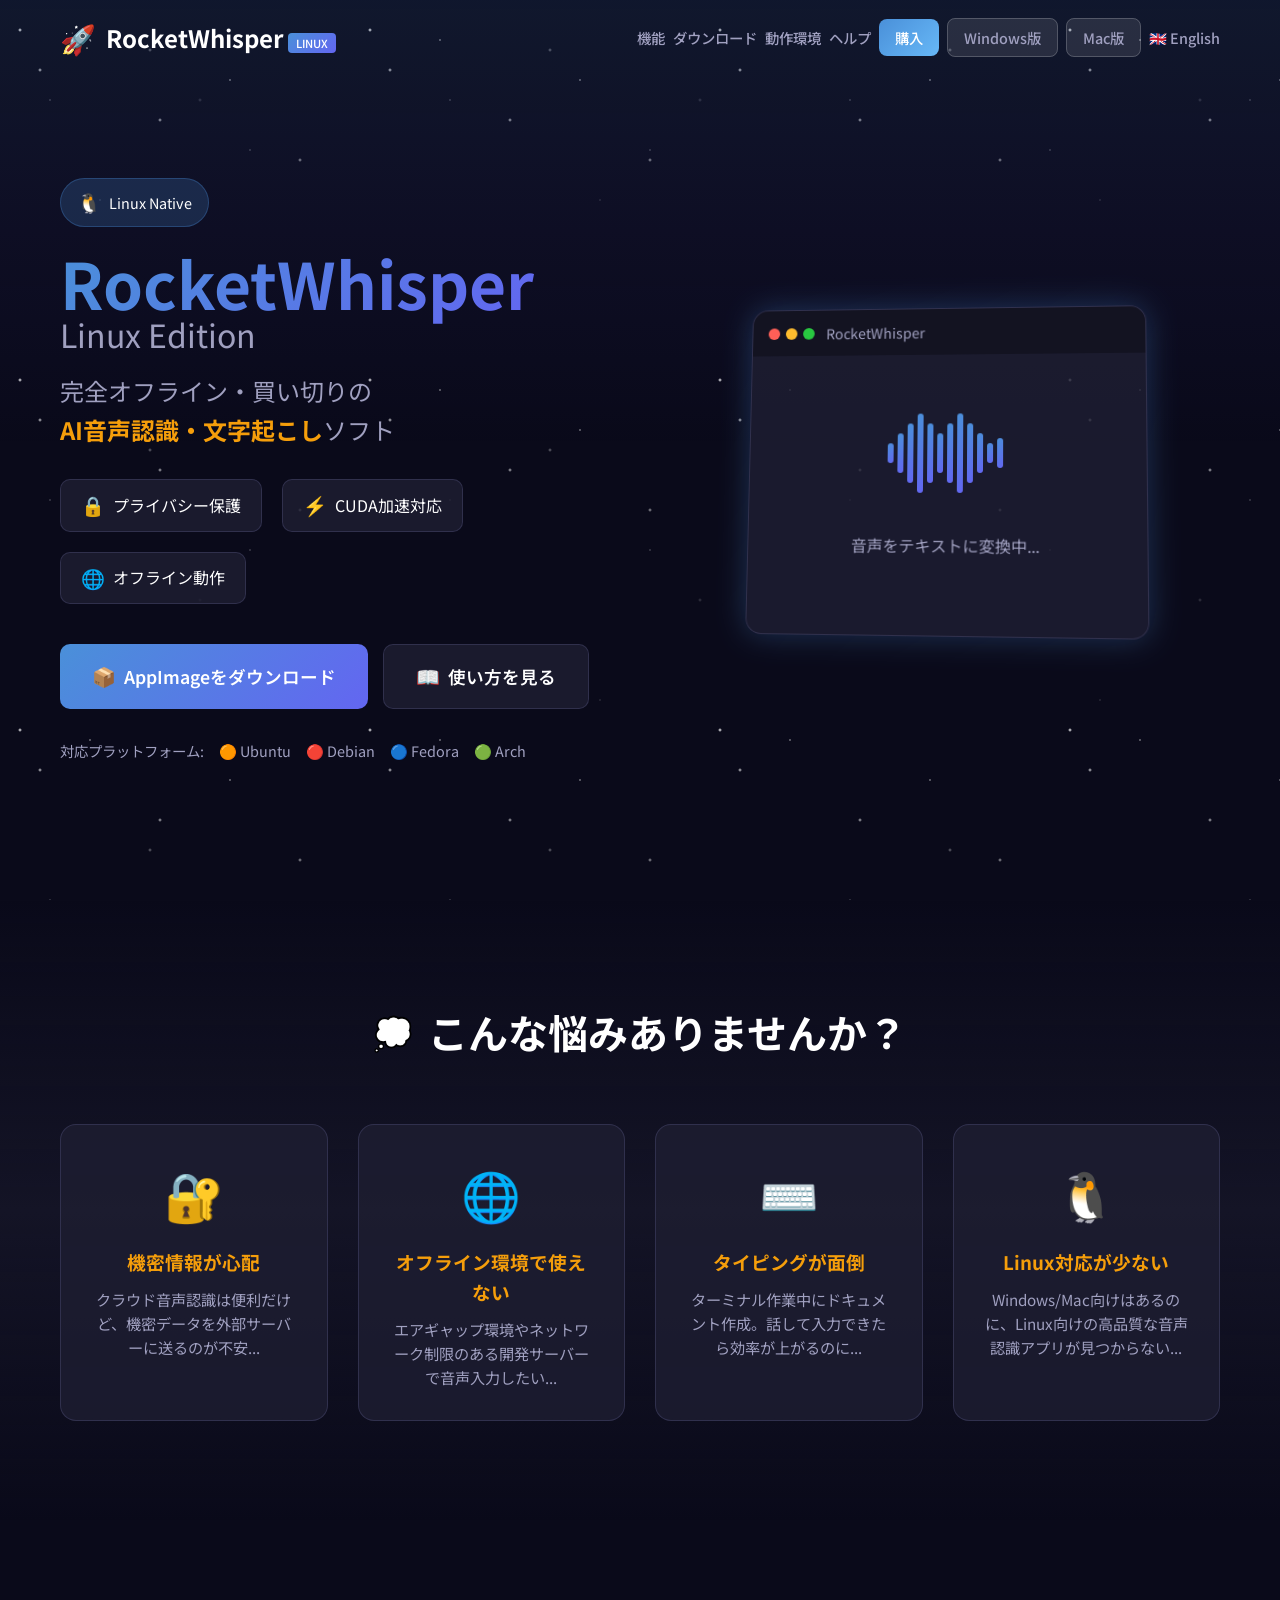
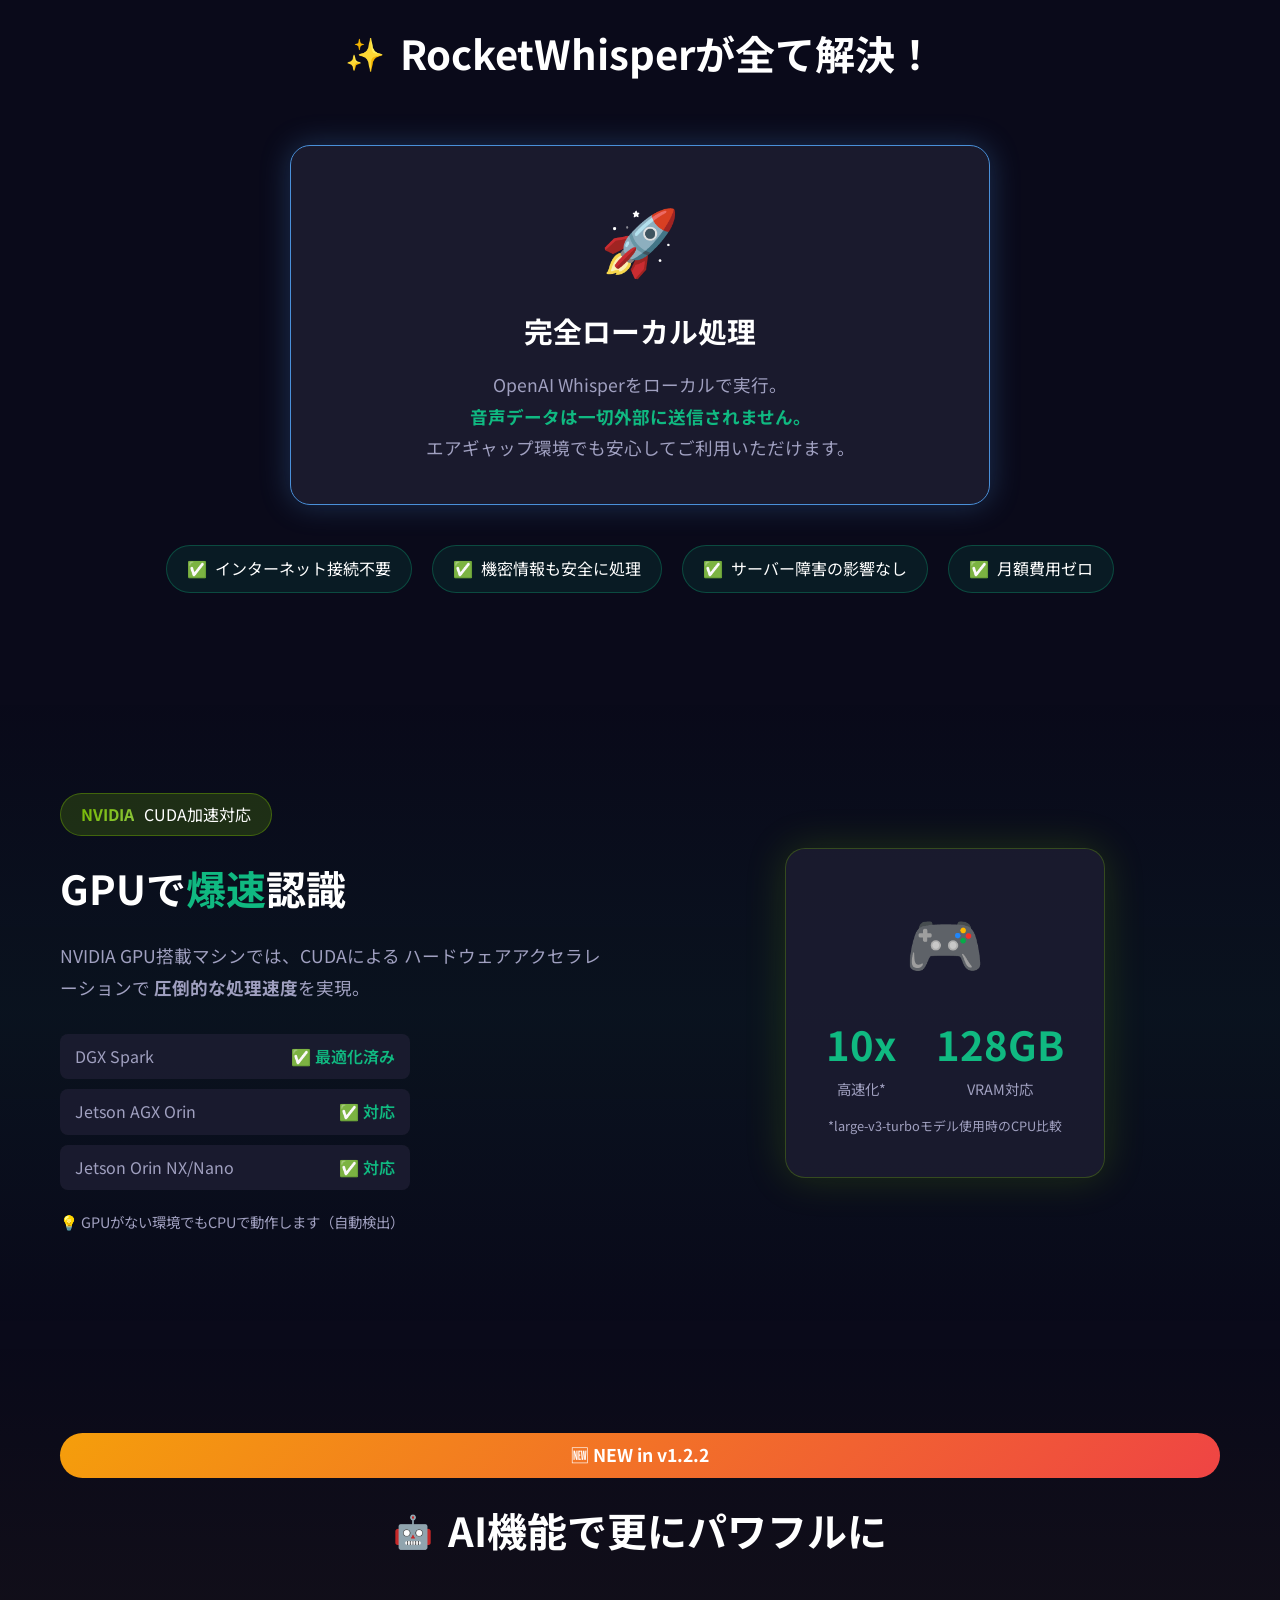
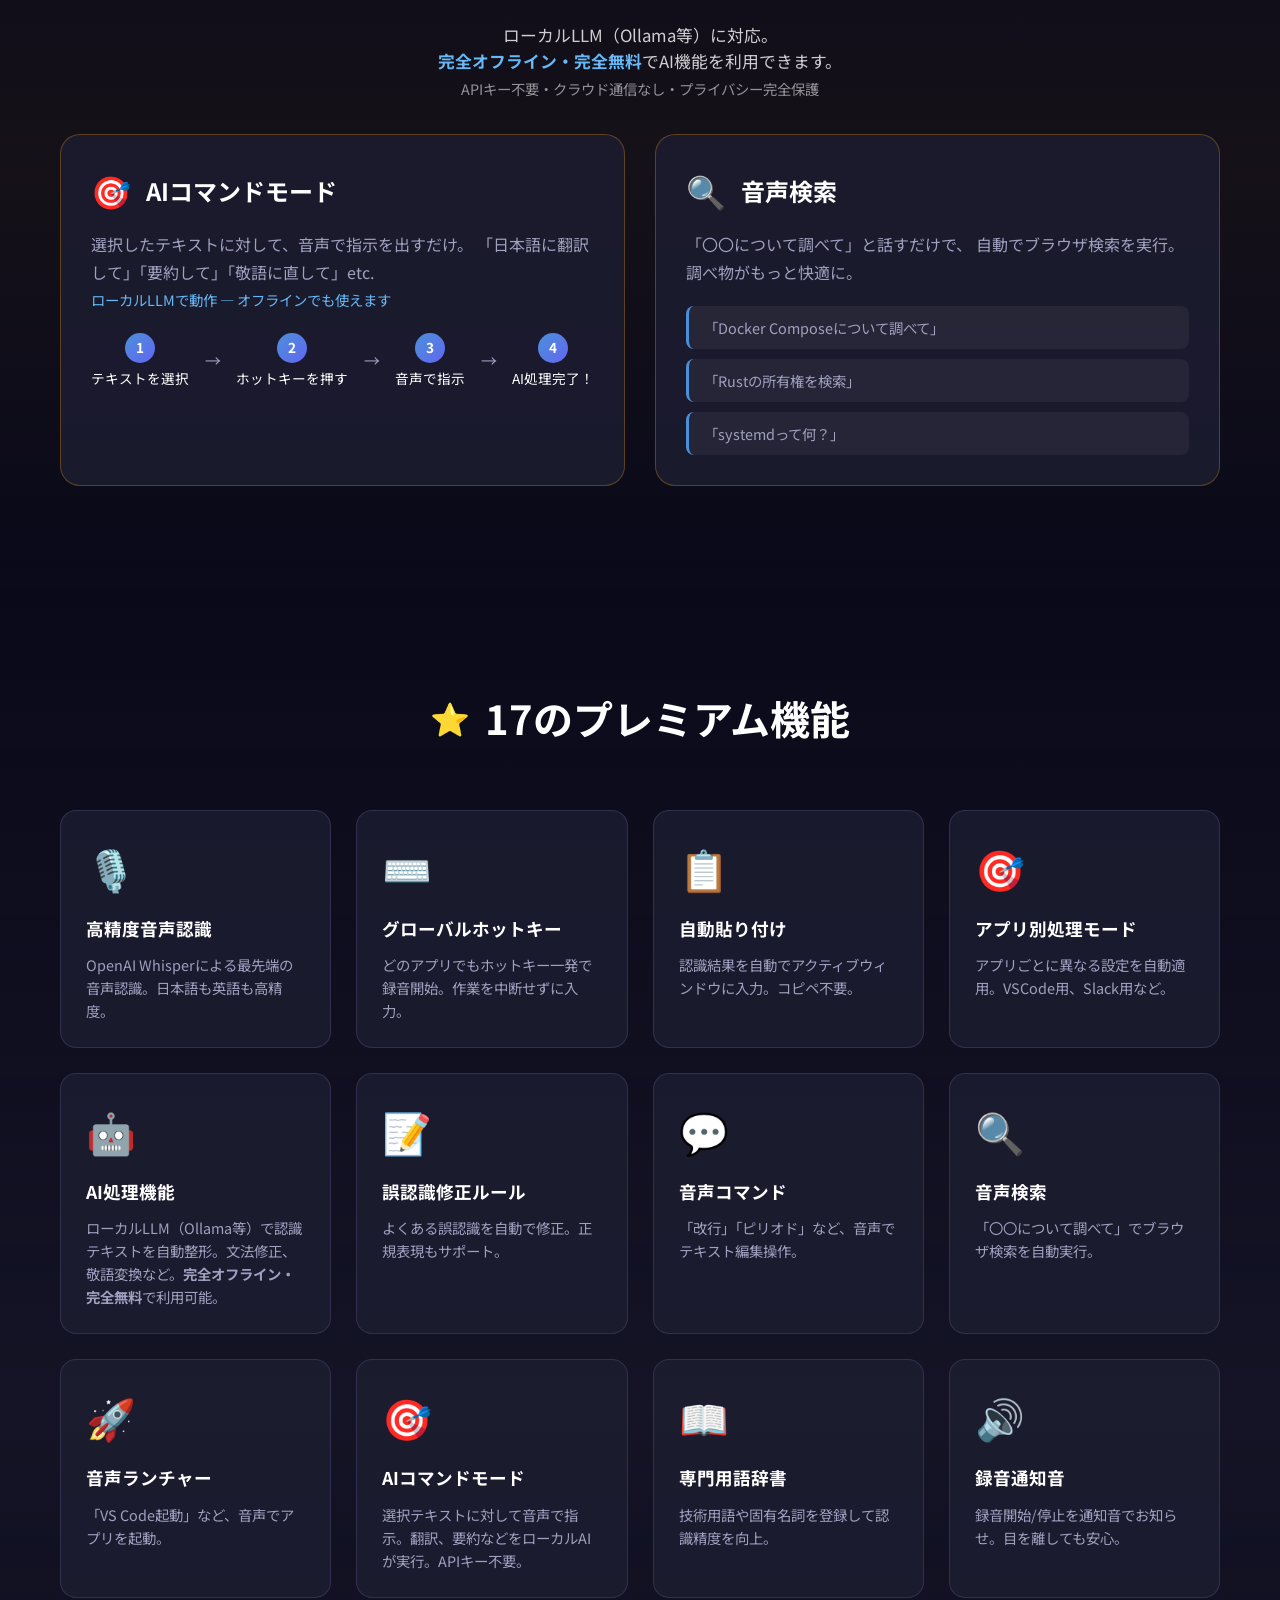
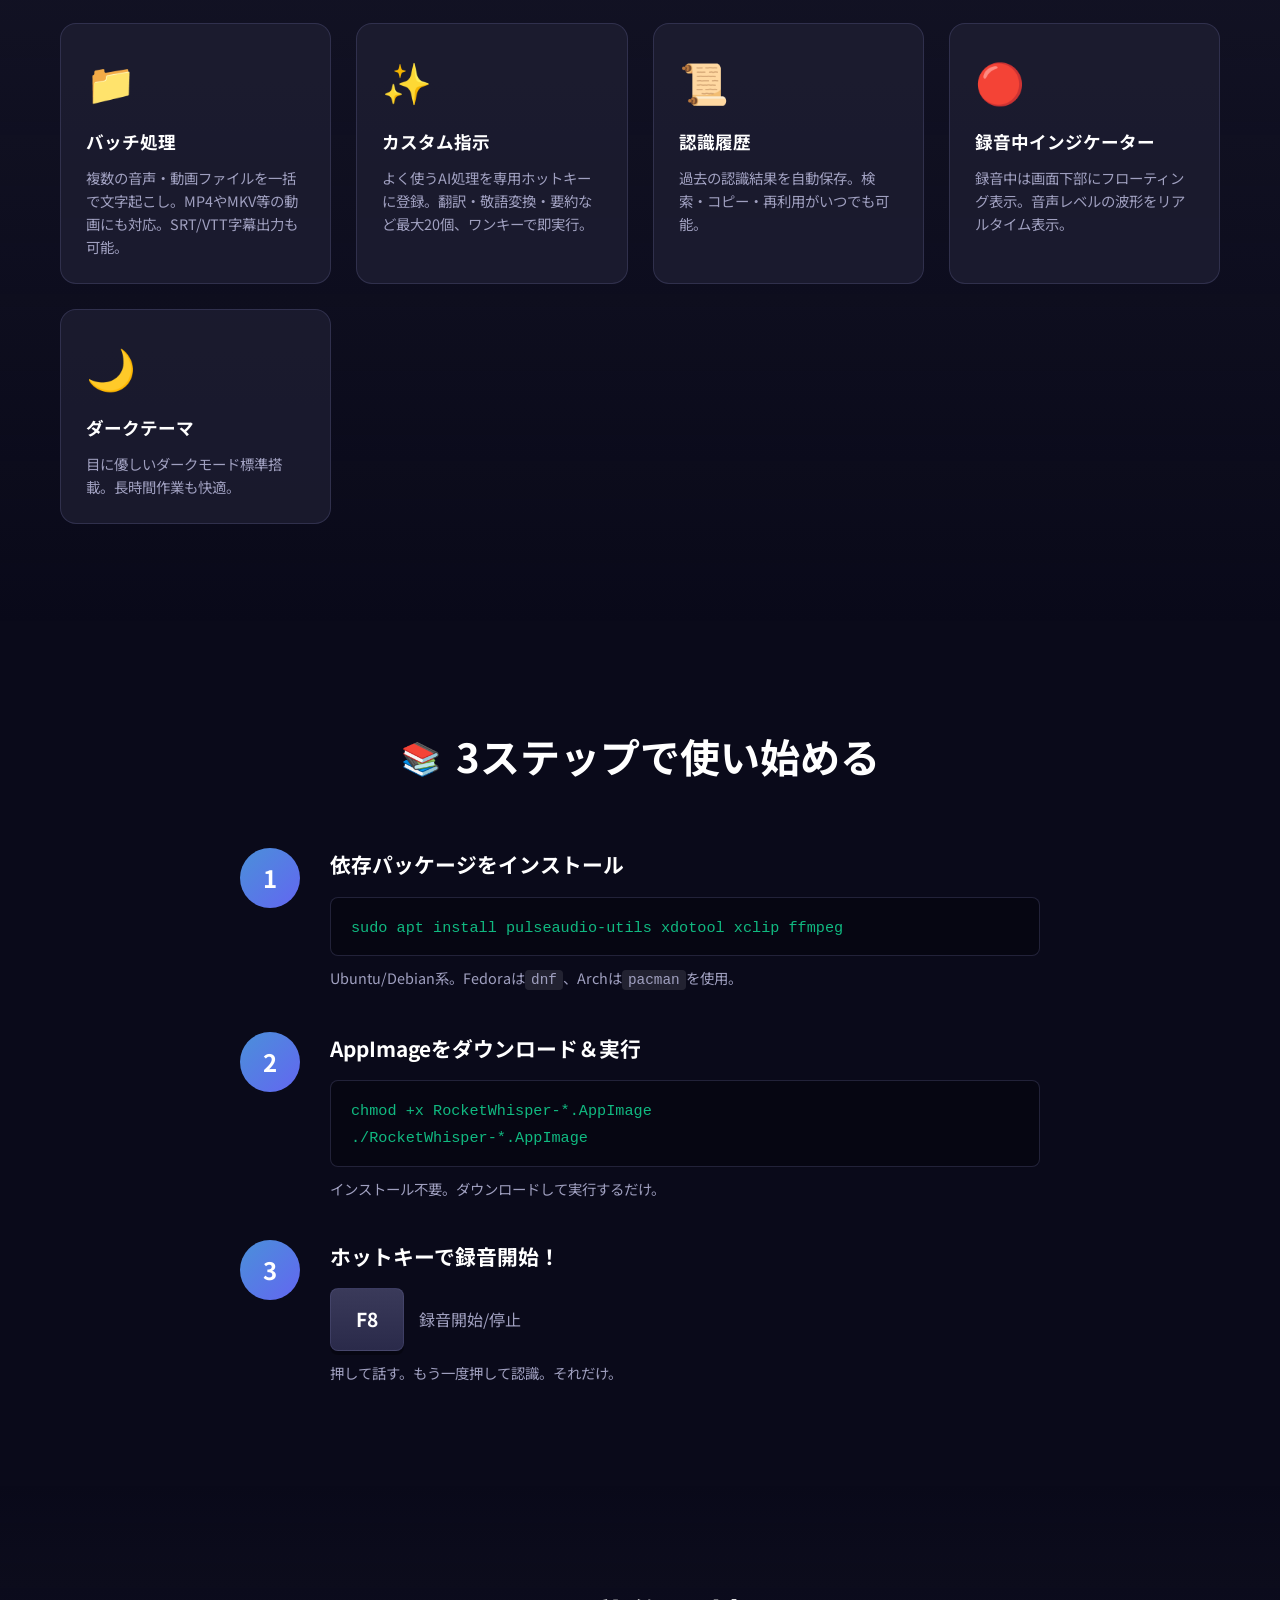
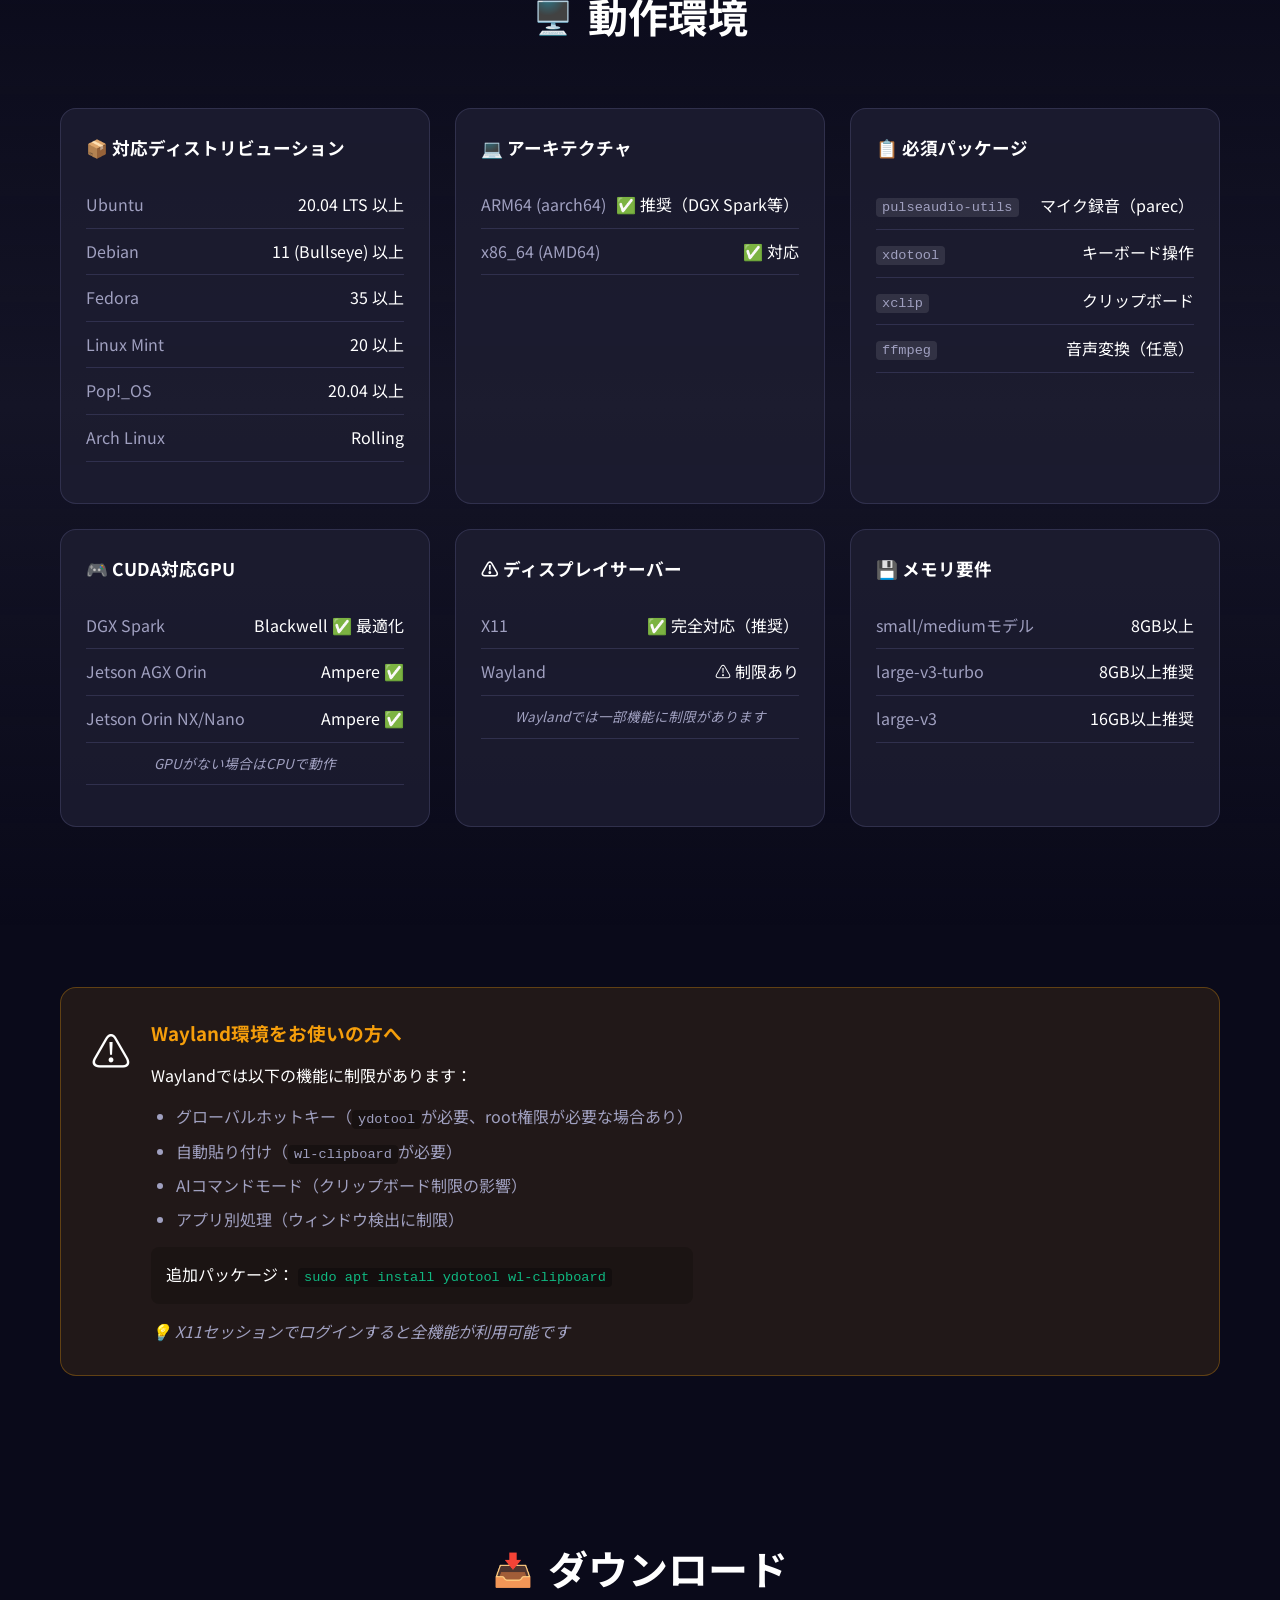
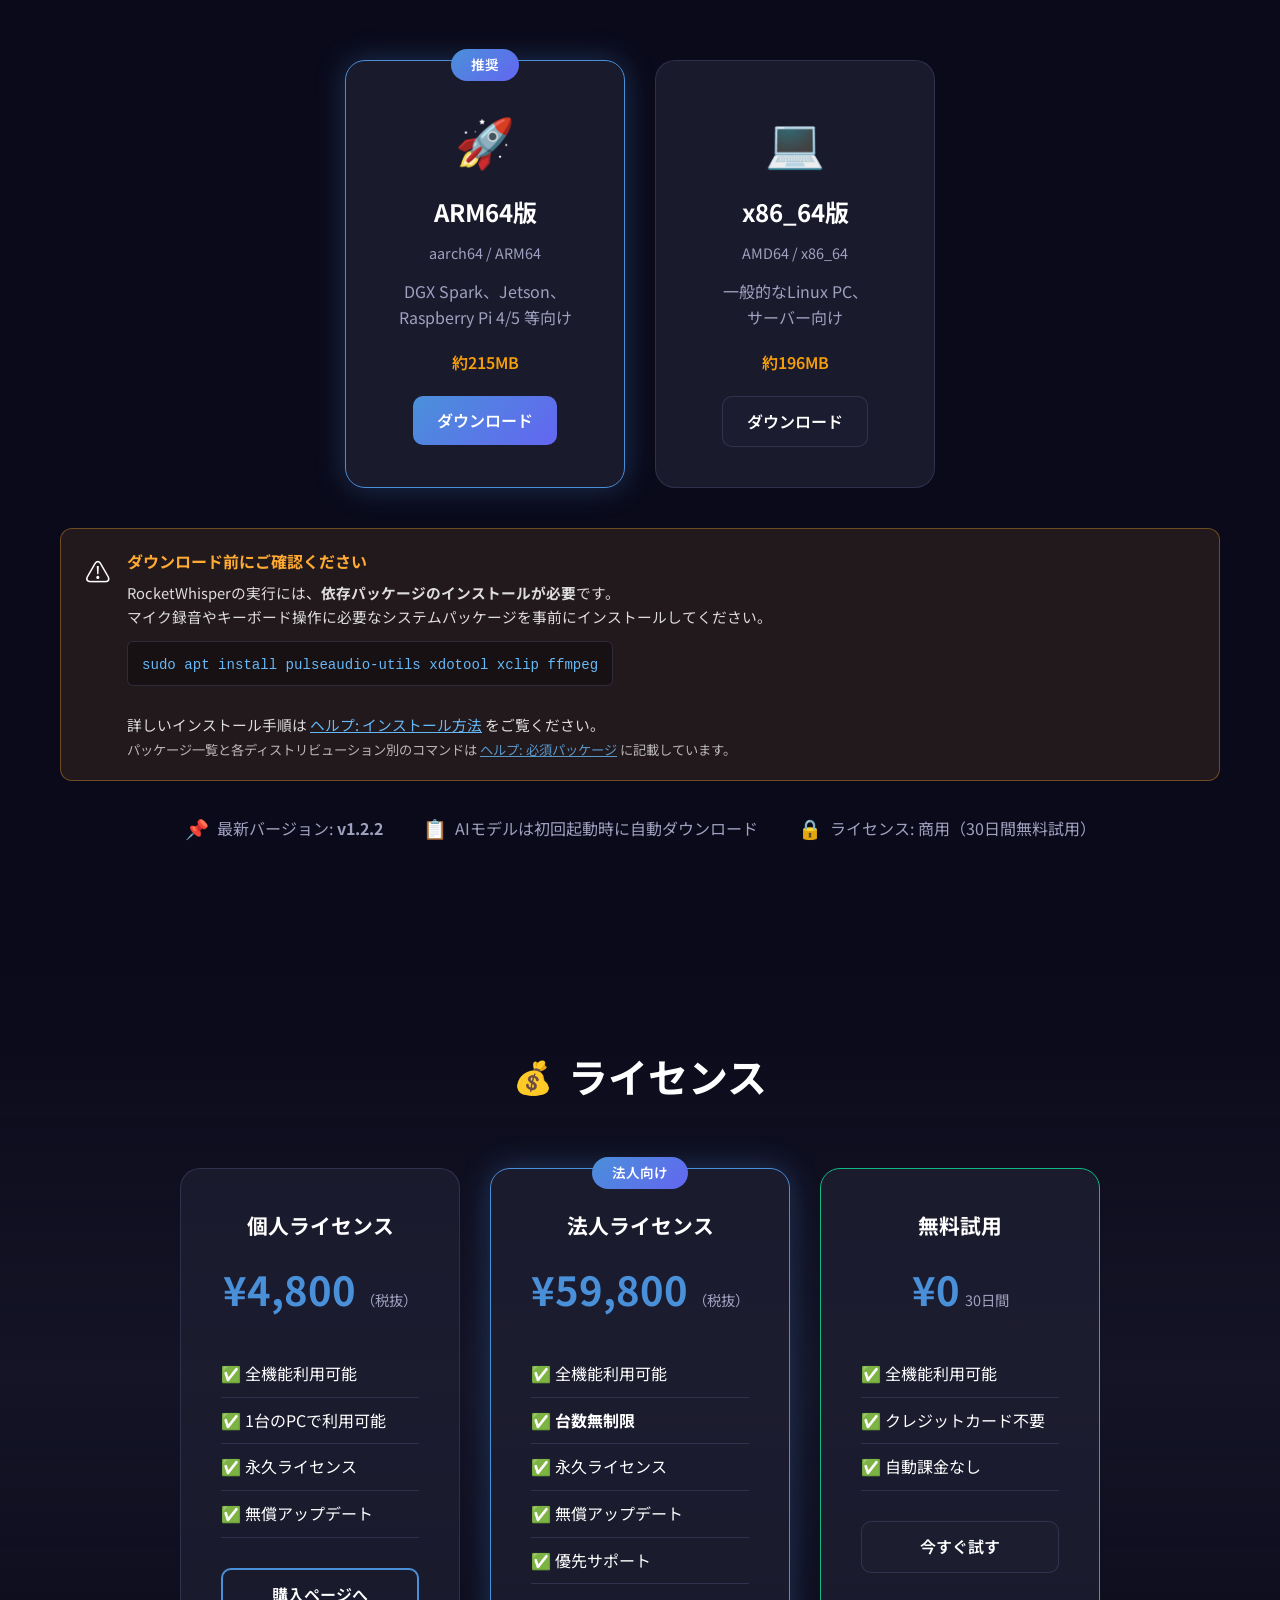
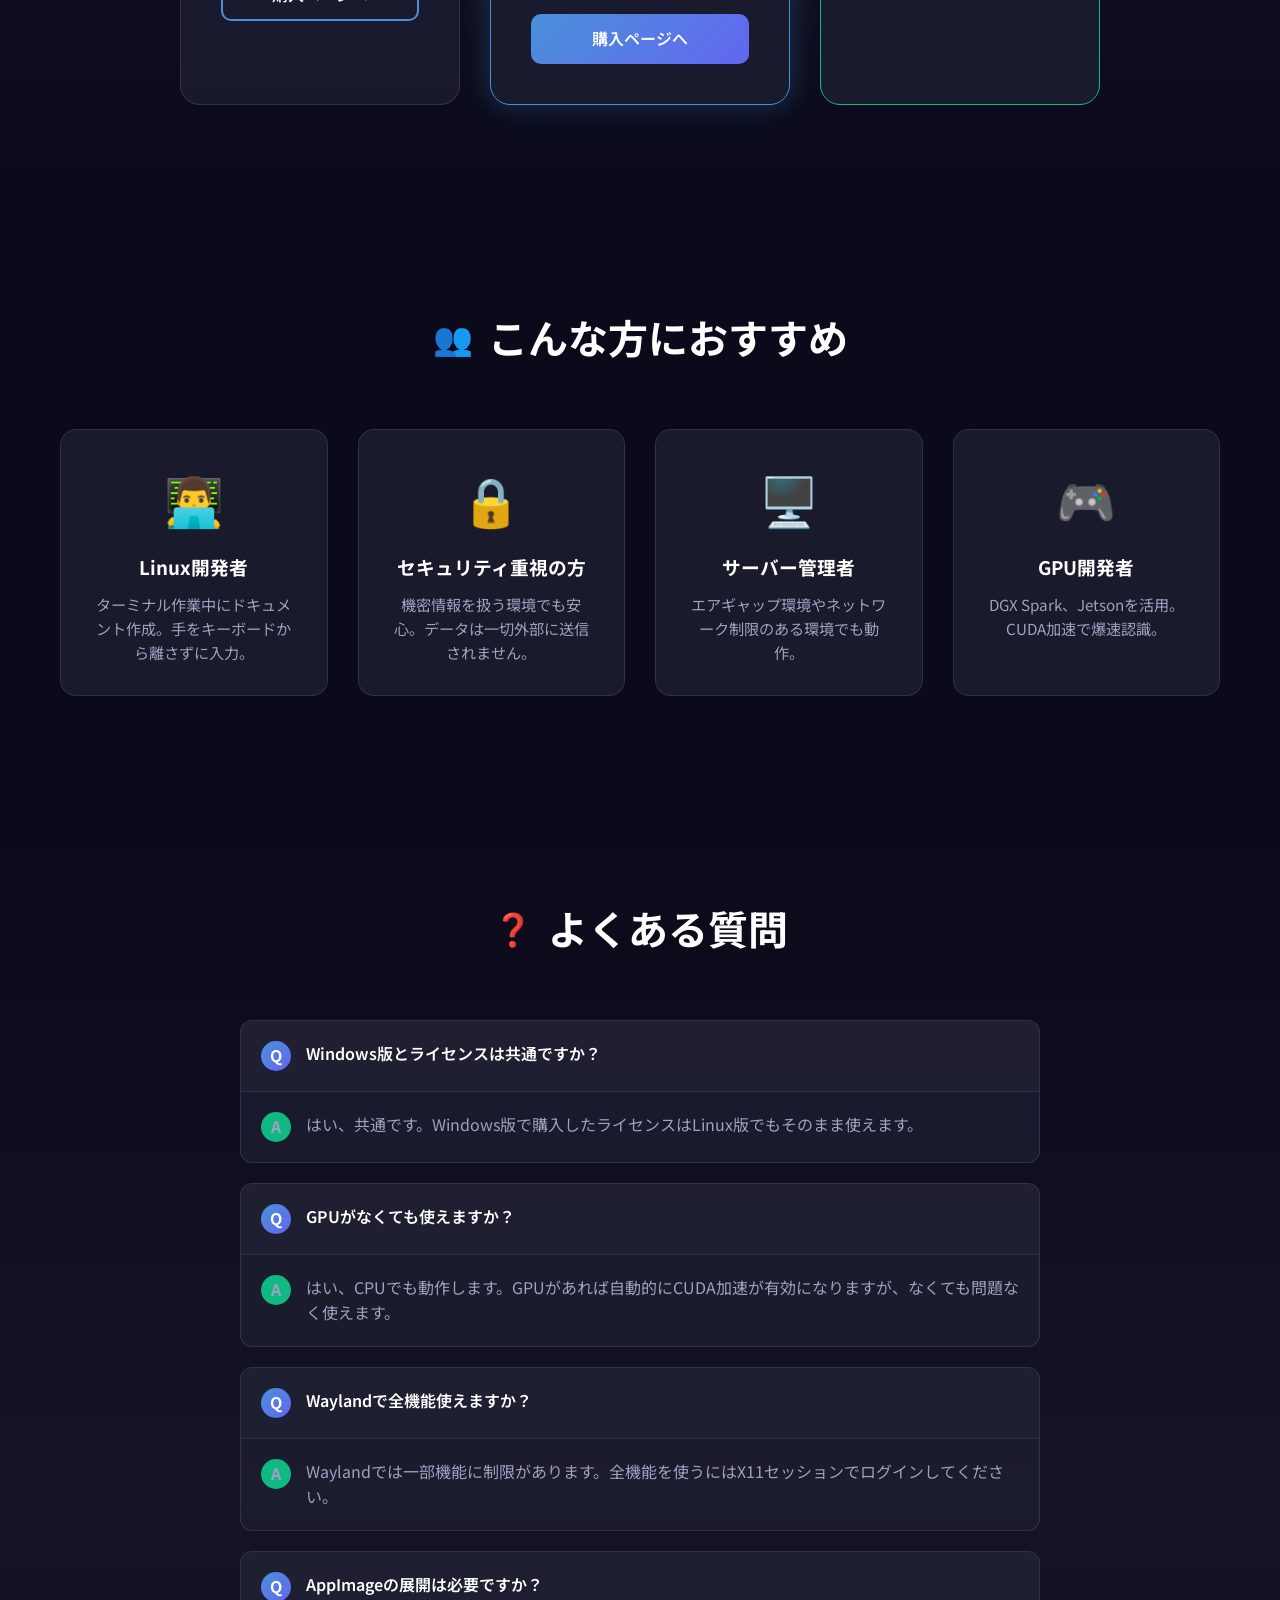
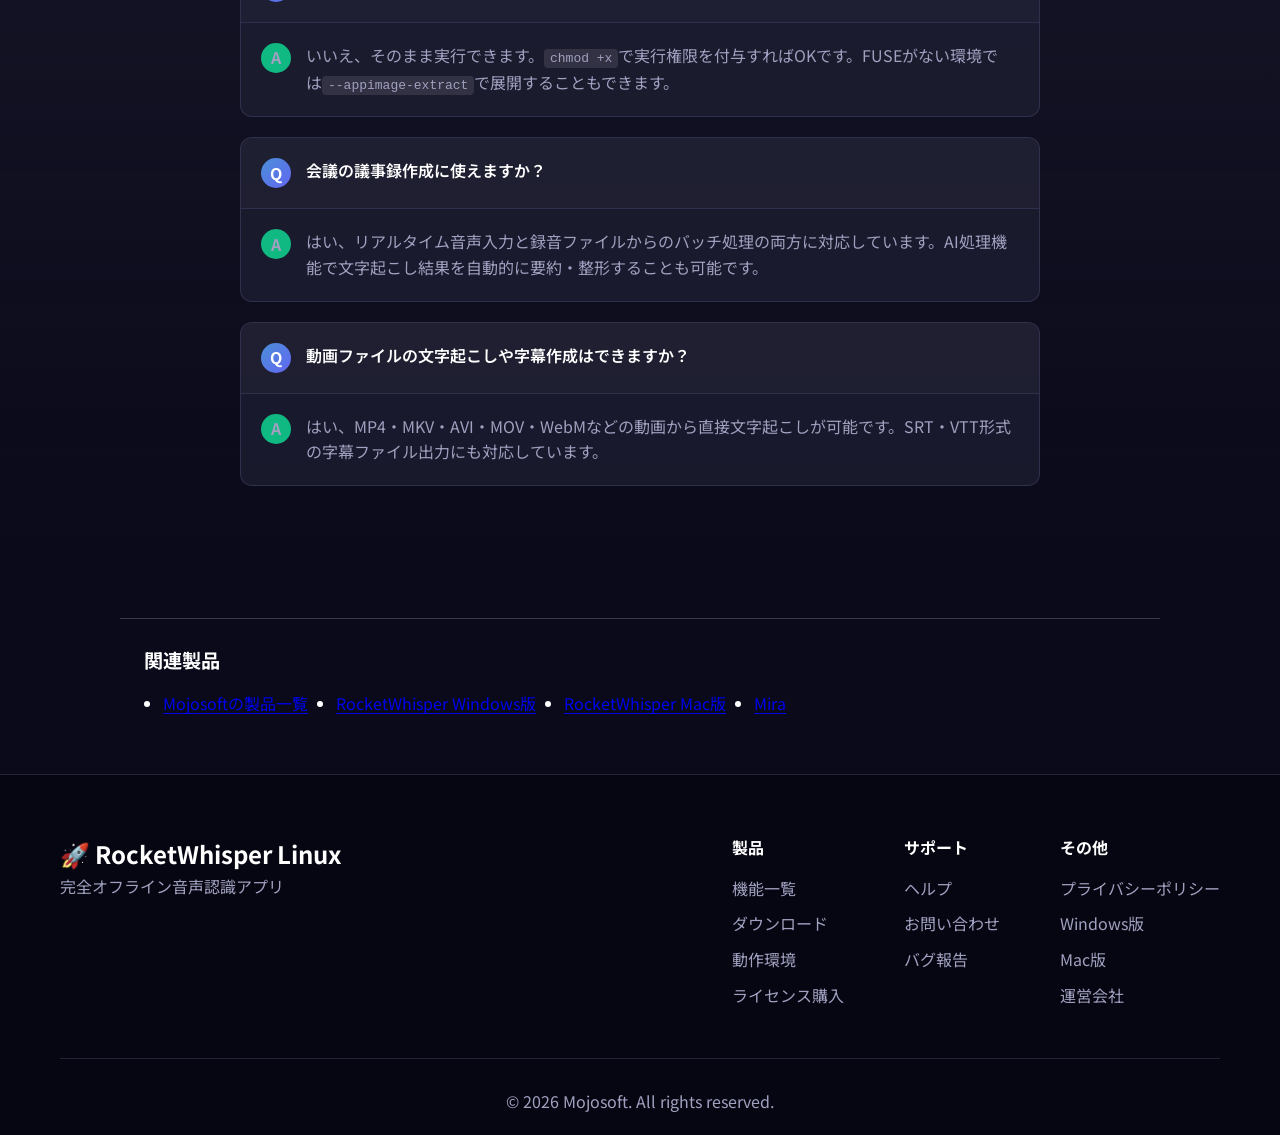
==== commit c9dc39de: "Improve product SEO, canonical URLs and language navigation" ====
--- a/index.html
+++ b/index.html
@@ -2,53 +2,111 @@
 <html lang="ja">
 <head>
     <meta charset="UTF-8">
-    <script>!function(){var l=sessionStorage.getItem("rw-lang");if("ja"!==l&&("en"===l||!(navigator.language||"").startsWith("ja"))){var p=location.pathname.split("/").pop()||"index.html";location.replace("en/"+p+location.hash)}}();</script>
+    
     <meta name="viewport" content="width=device-width, initial-scale=1.0">
-    <meta name="robots" content="index, follow, max-snippet:-1, max-image-preview:large">
-    <title>RocketWhisper Linux版 - AI音声認識・文字起こしソフト | オフライン対応・買い切り</title>
-    <meta name="description" content="RocketWhisper Linux版は完全オフラインで動作するAI音声認識・文字起こしソフトです。OpenAI Whisper搭載で高精度。Ubuntu、Debian、Fedora対応。NVIDIA GPU(CUDA/DGX Spark)で爆速認識。会議の議事録作成、動画の字幕生成に。月額不要の買い切りライセンス。">
+    <meta name="robots" content="index, follow, max-image-preview:large">
+    <title>RocketWhisper Linux版｜オフライン音声認識・文字起こし</title>
+    <link rel="icon" type="image/png" href="images/favicon.png">
+    <meta name="description" content="Ubuntu・Debian・Fedora向けのAI音声認識・文字起こしソフト。Whisperによるオフライン処理、NVIDIA CUDA対応、音声ファイルの一括文字起こしと字幕出力に対応。月額料金のない買い切りライセンスです。">
     <meta name="keywords" content="音声認識,文字起こし,Linux,Ubuntu,AI音声認識,Whisper,OpenAI Whisper,オフライン音声認識,ローカル音声認識,リアルタイム音声入力,会議 文字起こし,議事録作成,動画 文字起こし,字幕作成,SRT,VTT,NVIDIA CUDA,DGX Spark,GPU 音声認識,買い切り,月額不要,プライバシー保護,AppImage,Debian,Fedora,Linux 音声入力,Linux 文字起こし,音声認識ソフト,カスタム指示,バッチ処理,RocketWhisper">
-    <meta property="og:title" content="RocketWhisper Linux版 - AI音声認識・文字起こしソフト | オフライン・買い切り">
-    <meta property="og:description" content="Linux対応の完全オフラインAI音声認識ソフト。OpenAI Whisper搭載。NVIDIA CUDA/DGX Spark対応。会議の議事録、動画の字幕作成に。月額不要。">
+    <meta property="og:title" content="RocketWhisper Linux版｜オフライン音声認識・文字起こし">
+    <meta property="og:description" content="Ubuntu・Debian・Fedora向けのAI音声認識・文字起こしソフト。Whisperによるオフライン処理、NVIDIA CUDA対応、音声ファイルの一括文字起こしと字幕出力に対応。月額料金のない買い切りライセンスです。">
     <meta property="og:type" content="website">
     <meta property="og:url" content="https://mojosoftjp.github.io/rocketwhisper-linux/">
-    <meta property="og:site_name" content="RocketWhisper">
+    <meta property="og:site_name" content="Mojosoft">
     <meta property="og:locale" content="ja_JP">
     <meta name="twitter:card" content="summary">
-    <meta name="twitter:title" content="RocketWhisper Linux版 - AI音声認識・文字起こしソフト">
-    <meta name="twitter:description" content="Linux対応の完全オフラインAI音声認識ソフト。OpenAI Whisper搭載。NVIDIA CUDA対応。買い切り。">
-    <link rel="canonical" href="https://mojosoftjp.github.io/rocketwhisper-linux/">
-    <link rel="alternate" hreflang="ja" href="https://mojosoftjp.github.io/rocketwhisper-linux/">
-    <link rel="alternate" hreflang="en" href="https://mojosoftjp.github.io/rocketwhisper-linux/en/">
-    <link rel="alternate" hreflang="x-default" href="https://mojosoftjp.github.io/rocketwhisper-linux/">
+    <meta name="twitter:title" content="RocketWhisper Linux版｜オフライン音声認識・文字起こし">
+    <meta name="twitter:description" content="Ubuntu・Debian・Fedora向けのAI音声認識・文字起こしソフト。Whisperによるオフライン処理、NVIDIA CUDA対応、音声ファイルの一括文字起こしと字幕出力に対応。月額料金のない買い切りライセンスです。">
+    
+    
+    
+    
     <link rel="stylesheet" href="css/style.css">
     <link rel="preconnect" href="https://fonts.googleapis.com">
     <link rel="preconnect" href="https://fonts.gstatic.com" crossorigin>
     <link href="https://fonts.googleapis.com/css2?family=Noto+Sans+JP:wght@300;400;500;700&display=swap" rel="stylesheet">
-    <script type="application/ld+json">
+    
+  <link rel="canonical" href="https://mojosoftjp.github.io/rocketwhisper-linux/">
+  <link rel="alternate" href="https://mojosoftjp.github.io/rocketwhisper-linux/" hreflang="ja">
+  <link rel="alternate" href="https://mojosoftjp.github.io/rocketwhisper-linux/en/" hreflang="en">
+  <link rel="alternate" href="https://mojosoftjp.github.io/rocketwhisper-linux/" hreflang="x-default">
+  <meta property="og:image" content="https://mojosoftjp.github.io/rocketwhisper-linux/images/favicon.png">
+  <meta name="twitter:image" content="https://mojosoftjp.github.io/rocketwhisper-linux/images/favicon.png">
+  <meta property="og:image:alt" content="RocketWhisper Linux版｜オフライン音声認識・文字起こし">
+  <meta name="twitter:image:alt" content="RocketWhisper Linux版｜オフライン音声認識・文字起こし">
+  <meta property="og:image:width" content="48">
+  <meta property="og:image:height" content="48">
+<script type="application/ld+json">
+{
+  "@context": "https://schema.org",
+  "@graph": [
     {
-        "@context": "https://schema.org",
-        "@type": "SoftwareApplication",
-        "name": "RocketWhisper Linux Edition",
-        "description": "Linux対応の完全オフラインAI音声認識・文字起こしソフト。OpenAI Whisper搭載。NVIDIA CUDA/DGX Spark対応。",
-        "url": "https://mojosoftjp.github.io/rocketwhisper-linux/",
-        "applicationCategory": "UtilitiesApplication",
-        "operatingSystem": "Linux (Ubuntu, Debian, Fedora)",
-        "offers": {
-            "@type": "Offer",
-            "price": "4800",
-            "priceCurrency": "JPY",
-            "description": "個人版ライセンス（買い切り・月額不要）"
+      "@type": "SoftwareApplication",
+      "@id": "https://mojosoftjp.github.io/rocketwhisper-linux/#software",
+      "name": "RocketWhisper Linux版",
+      "url": "https://mojosoftjp.github.io/rocketwhisper-linux/",
+      "description": "Ubuntu・Debian・Fedora向けのAI音声認識・文字起こしソフト。Whisperによるオフライン処理、NVIDIA CUDA対応、音声ファイルの一括文字起こしと字幕出力に対応。月額料金のない買い切りライセンスです。",
+      "image": "https://mojosoftjp.github.io/rocketwhisper-linux/images/favicon.png",
+      "operatingSystem": "Linux",
+      "applicationCategory": "UtilitiesApplication",
+      "inLanguage": "ja",
+      "publisher": {
+        "@type": "Organization",
+        "@id": "https://mojosoft.biz/#organization",
+        "name": "Mojosoft",
+        "url": "https://mojosoft.biz/"
+      },
+      "offers": {
+        "@type": "Offer",
+        "price": "4800",
+        "priceCurrency": "JPY",
+        "description": "個人版ライセンス（買い切り・月額不要）",
+        "url": "https://mojosoftjp.github.io/rocketwhisper-linux/"
+      }
+    },
+    {
+      "@type": "BreadcrumbList",
+      "@id": "https://mojosoftjp.github.io/rocketwhisper-linux/#breadcrumb",
+      "itemListElement": [
+        {
+          "@type": "ListItem",
+          "position": 1,
+          "name": "Mojosoft",
+          "item": "https://mojosoft.biz/"
         },
-        "softwareVersion": "1.1.2",
-        "author": {
-            "@type": "Organization",
-            "name": "Mojosoft Co., Ltd."
-        },
-        "inLanguage": ["ja", "en"],
-        "featureList": "オフライン音声認識, リアルタイム文字起こし, NVIDIA CUDA GPU加速, 動画文字起こし, SRT/VTT字幕出力, AI処理, カスタム指示, バッチ処理, AppImage配布"
+        {
+          "@type": "ListItem",
+          "position": 2,
+          "name": "RocketWhisper Linux版",
+          "item": "https://mojosoftjp.github.io/rocketwhisper-linux/"
+        }
+      ]
+    },
+    {
+      "@type": "WebPage",
+      "@id": "https://mojosoftjp.github.io/rocketwhisper-linux/#webpage",
+      "url": "https://mojosoftjp.github.io/rocketwhisper-linux/",
+      "name": "RocketWhisper Linux版｜オフライン音声認識・文字起こし",
+      "inLanguage": "ja",
+      "mainEntity": {
+        "@id": "https://mojosoftjp.github.io/rocketwhisper-linux/#software"
+      },
+      "breadcrumb": {
+        "@id": "https://mojosoftjp.github.io/rocketwhisper-linux/#breadcrumb"
+      }
     }
-    </script>
+  ]
+}
+</script>
+<style id="seo-navigation-style">
+.seo-navigation{max-width:1040px;margin:32px auto;padding:24px;line-height:1.8;border-top:1px solid #8886}
+.seo-navigation h2{font-size:1.2rem;margin:0 0 12px}.seo-navigation ul{padding-left:1.2em;display:flex;flex-wrap:wrap;gap:8px 28px}
+.seo-navigation a{text-decoration:underline;text-underline-offset:3px}.seo-navigation details{padding:12px 0;border-bottom:1px solid #8884}
+.seo-navigation summary{cursor:pointer;font-weight:600}.seo-navigation p{margin:10px 0}.seo-product-label{display:block;font-size:.35em;line-height:1.5;margin-bottom:.6em;letter-spacing:0}
+.seo-table-scroll{max-width:100%;overflow-x:auto;margin:16px 0}code{overflow-wrap:anywhere;word-break:break-word}
+@media(prefers-reduced-motion:reduce){.fade-in,.reveal,.reveal-scale,.rv{opacity:1!important;transform:none!important;animation:none!important;transition:none!important}}
+</style><noscript><style>.fade-in,.reveal,.reveal-scale,.rv{opacity:1!important;transform:none!important}</style></noscript>
 </head>
 <body>
     <!-- Space Background Effects -->
@@ -509,7 +567,7 @@
             <div class="specs-grid">
                 <div class="spec-card">
                     <h3>📦 対応ディストリビューション</h3>
-                    <table class="spec-table">
+                    <div class="seo-table-scroll" role="region" tabindex="0" aria-label="製品仕様・比較表"><table class="spec-table">
                         <tr>
                             <td>Ubuntu</td>
                             <td>20.04 LTS 以上</td>
@@ -534,11 +592,11 @@
                             <td>Arch Linux</td>
                             <td>Rolling</td>
                         </tr>
-                    </table>
+                    </table></div>
                 </div>
                 <div class="spec-card">
                     <h3>💻 アーキテクチャ</h3>
-                    <table class="spec-table">
+                    <div class="seo-table-scroll" role="region" tabindex="0" aria-label="製品仕様・比較表"><table class="spec-table">
                         <tr>
                             <td>ARM64 (aarch64)</td>
                             <td>✅ 推奨（DGX Spark等）</td>
@@ -547,11 +605,11 @@
                             <td>x86_64 (AMD64)</td>
                             <td>✅ 対応</td>
                         </tr>
-                    </table>
+                    </table></div>
                 </div>
                 <div class="spec-card">
                     <h3>📋 必須パッケージ</h3>
-                    <table class="spec-table">
+                    <div class="seo-table-scroll" role="region" tabindex="0" aria-label="製品仕様・比較表"><table class="spec-table">
                         <tr>
                             <td><code>pulseaudio-utils</code></td>
                             <td>マイク録音（parec）</td>
@@ -568,11 +626,11 @@
                             <td><code>ffmpeg</code></td>
                             <td>音声変換（任意）</td>
                         </tr>
-                    </table>
+                    </table></div>
                 </div>
                 <div class="spec-card">
                     <h3>🎮 CUDA対応GPU</h3>
-                    <table class="spec-table">
+                    <div class="seo-table-scroll" role="region" tabindex="0" aria-label="製品仕様・比較表"><table class="spec-table">
                         <tr>
                             <td>DGX Spark</td>
                             <td>Blackwell ✅ 最適化</td>
@@ -588,11 +646,11 @@
                         <tr>
                             <td colspan="2" class="note">GPUがない場合はCPUで動作</td>
                         </tr>
-                    </table>
+                    </table></div>
                 </div>
                 <div class="spec-card">
                     <h3>⚠️ ディスプレイサーバー</h3>
-                    <table class="spec-table">
+                    <div class="seo-table-scroll" role="region" tabindex="0" aria-label="製品仕様・比較表"><table class="spec-table">
                         <tr>
                             <td>X11</td>
                             <td>✅ 完全対応（推奨）</td>
@@ -604,11 +662,11 @@
                         <tr>
                             <td colspan="2" class="note">Waylandでは一部機能に制限があります</td>
                         </tr>
-                    </table>
+                    </table></div>
                 </div>
                 <div class="spec-card">
                     <h3>💾 メモリ要件</h3>
-                    <table class="spec-table">
+                    <div class="seo-table-scroll" role="region" tabindex="0" aria-label="製品仕様・比較表"><table class="spec-table">
                         <tr>
                             <td>small/mediumモデル</td>
                             <td>8GB以上</td>
@@ -621,7 +679,7 @@
                             <td>large-v3</td>
                             <td>16GB以上推奨</td>
                         </tr>
-                    </table>
+                    </table></div>
                 </div>
             </div>
         </div>
@@ -885,7 +943,8 @@
     </section>
 
     <!-- Footer -->
-    <footer class="footer">
+    <nav class="seo-navigation" aria-label="関連製品"><h2>関連製品</h2><ul><li><a href="https://mojosoft.biz/#products">Mojosoftの製品一覧</a></li><li><a href="https://mojosoftjp.github.io/rocketwhisper/">RocketWhisper Windows版</a></li><li><a href="https://mojosoftjp.github.io/rocketwhisper-mac/ja/">RocketWhisper Mac版</a></li><li><a href="https://mojosoftjp.github.io/mira-ai/">Mira</a></li></ul></nav>
+<footer class="footer">
         <div class="container">
             <div class="footer-content">
                 <div class="footer-brand">
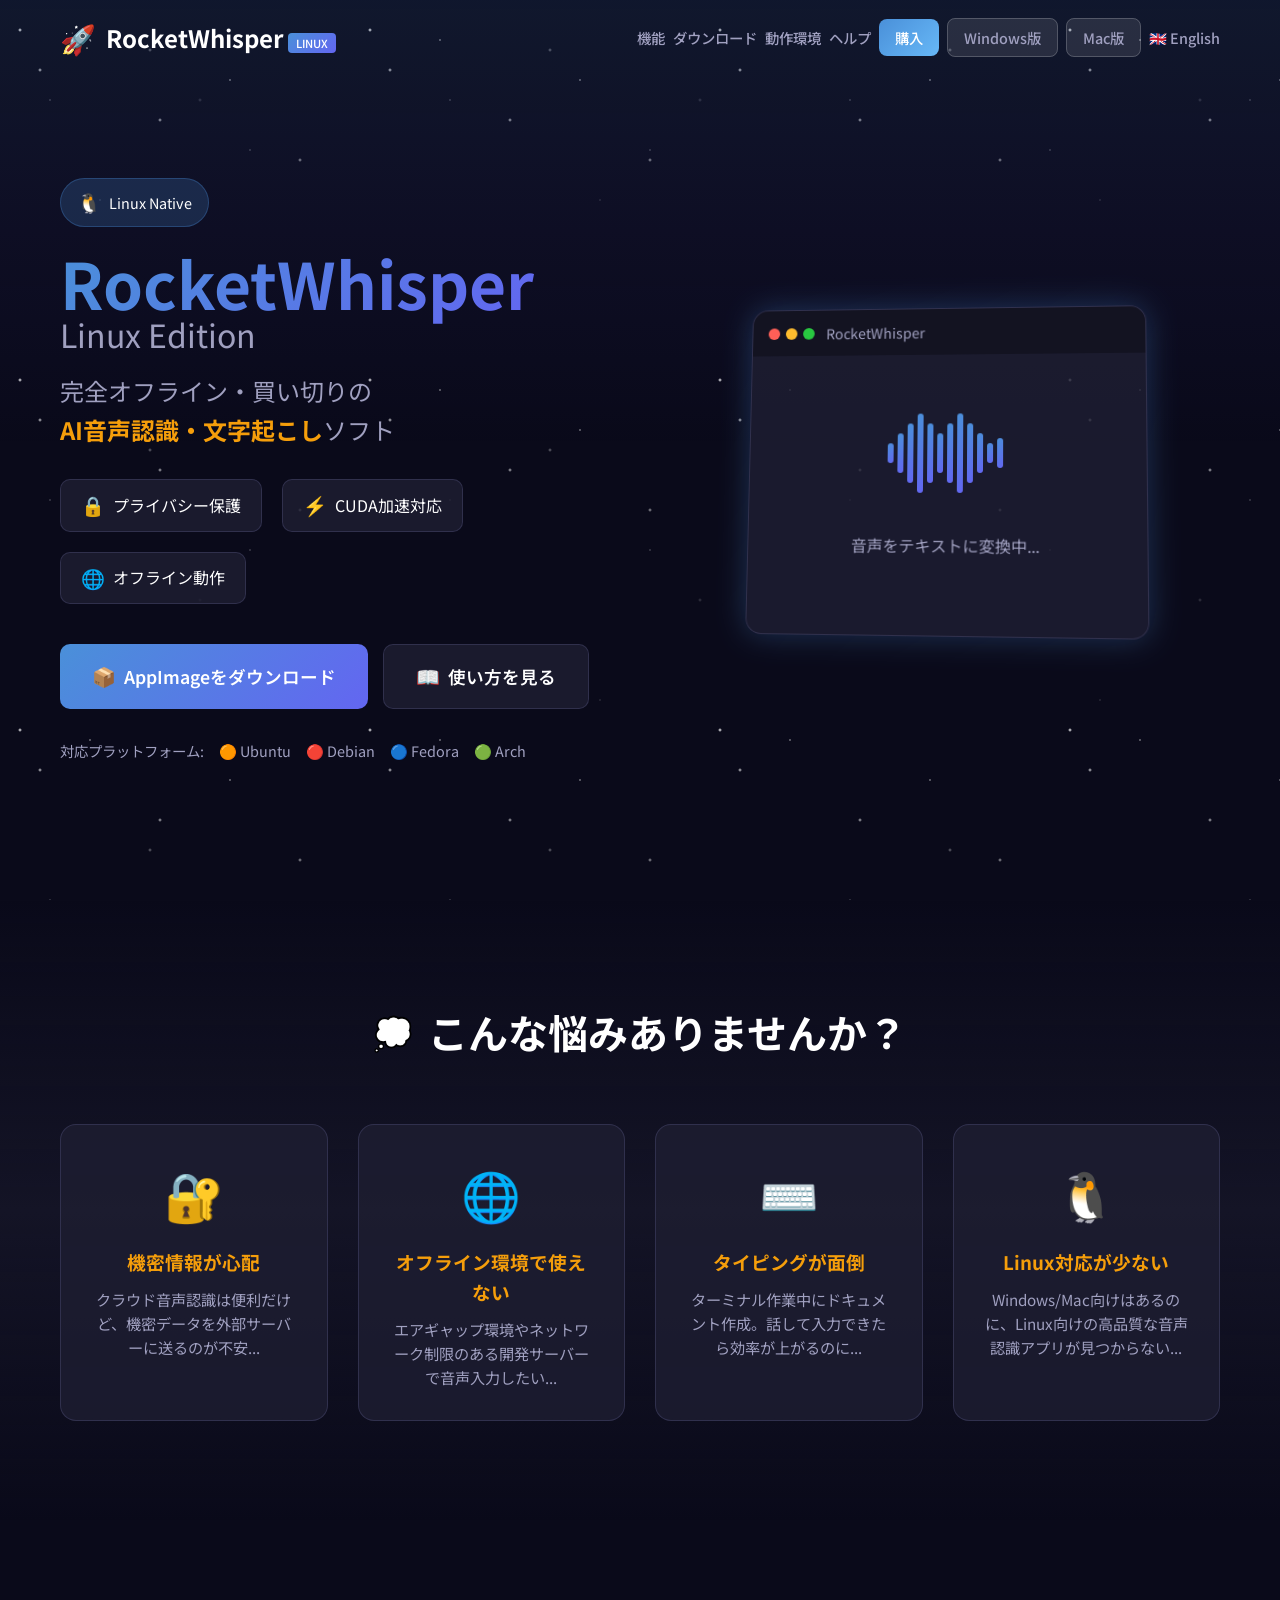
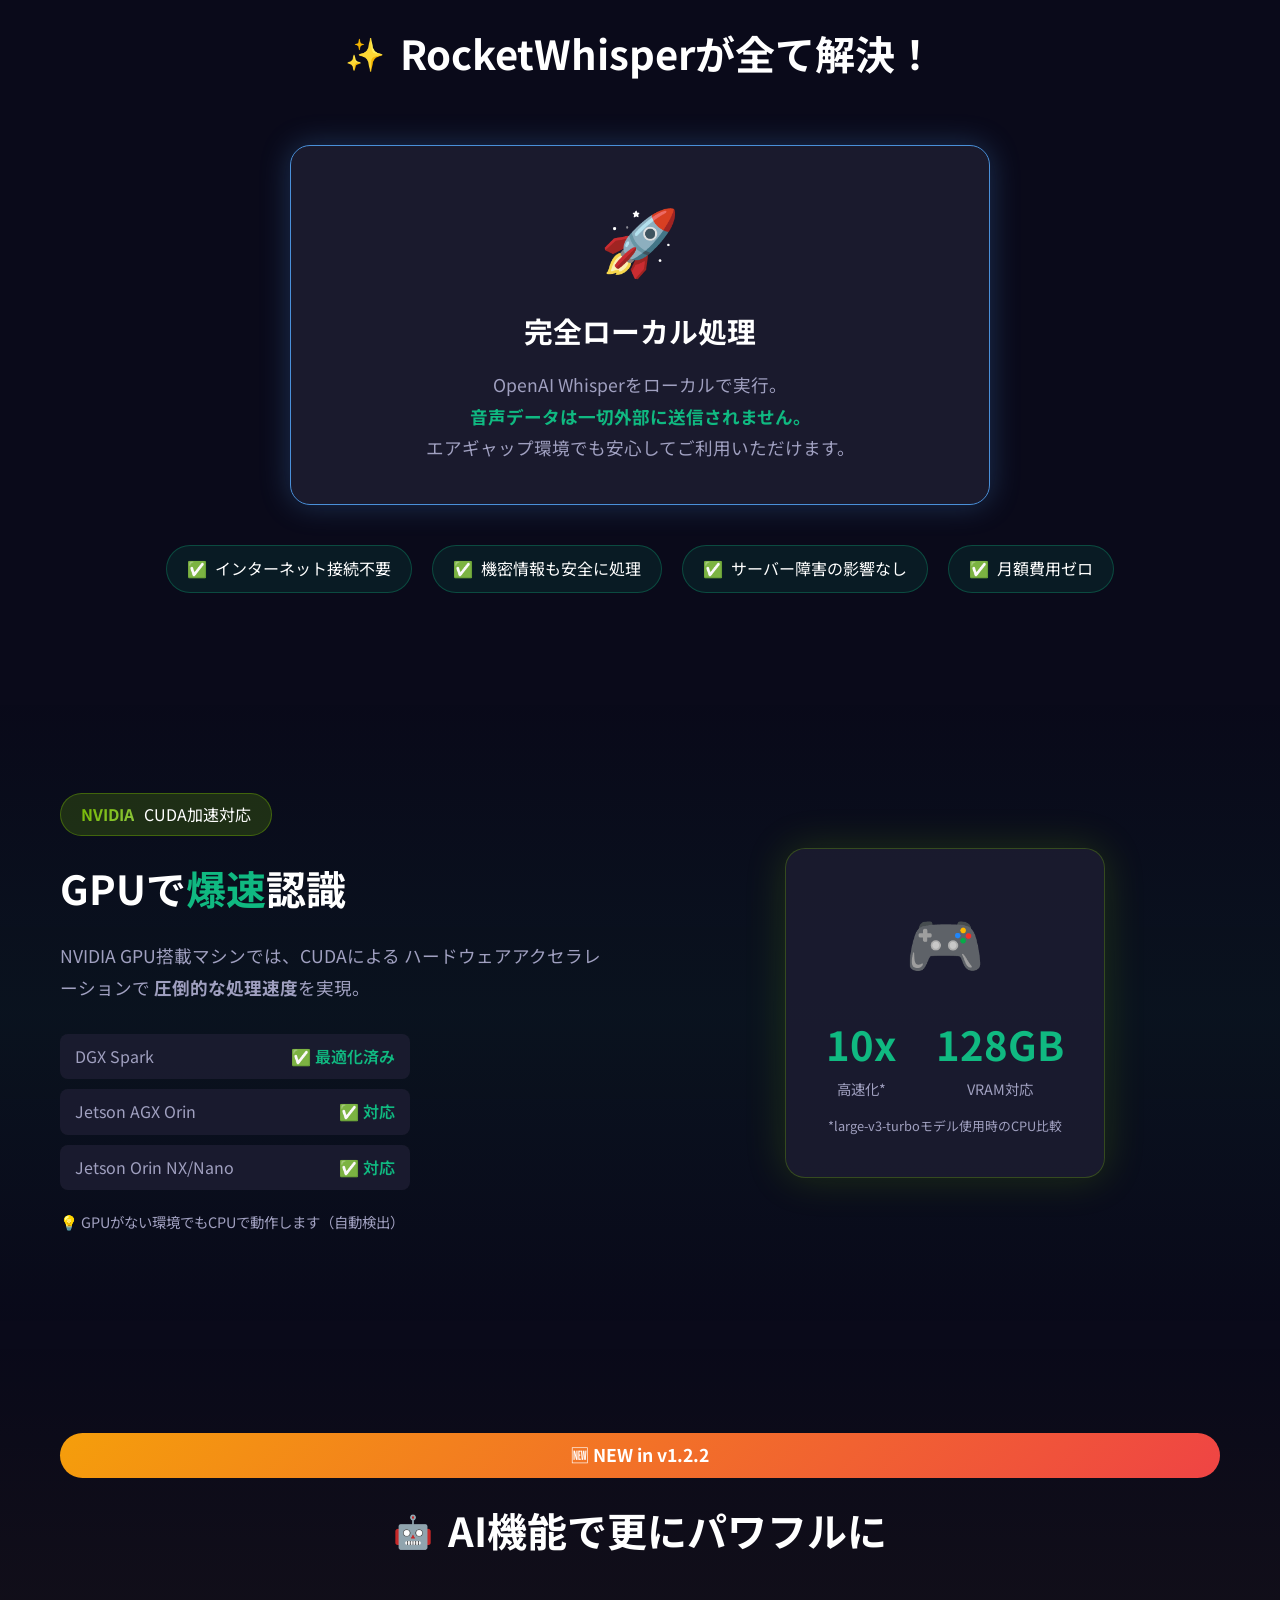
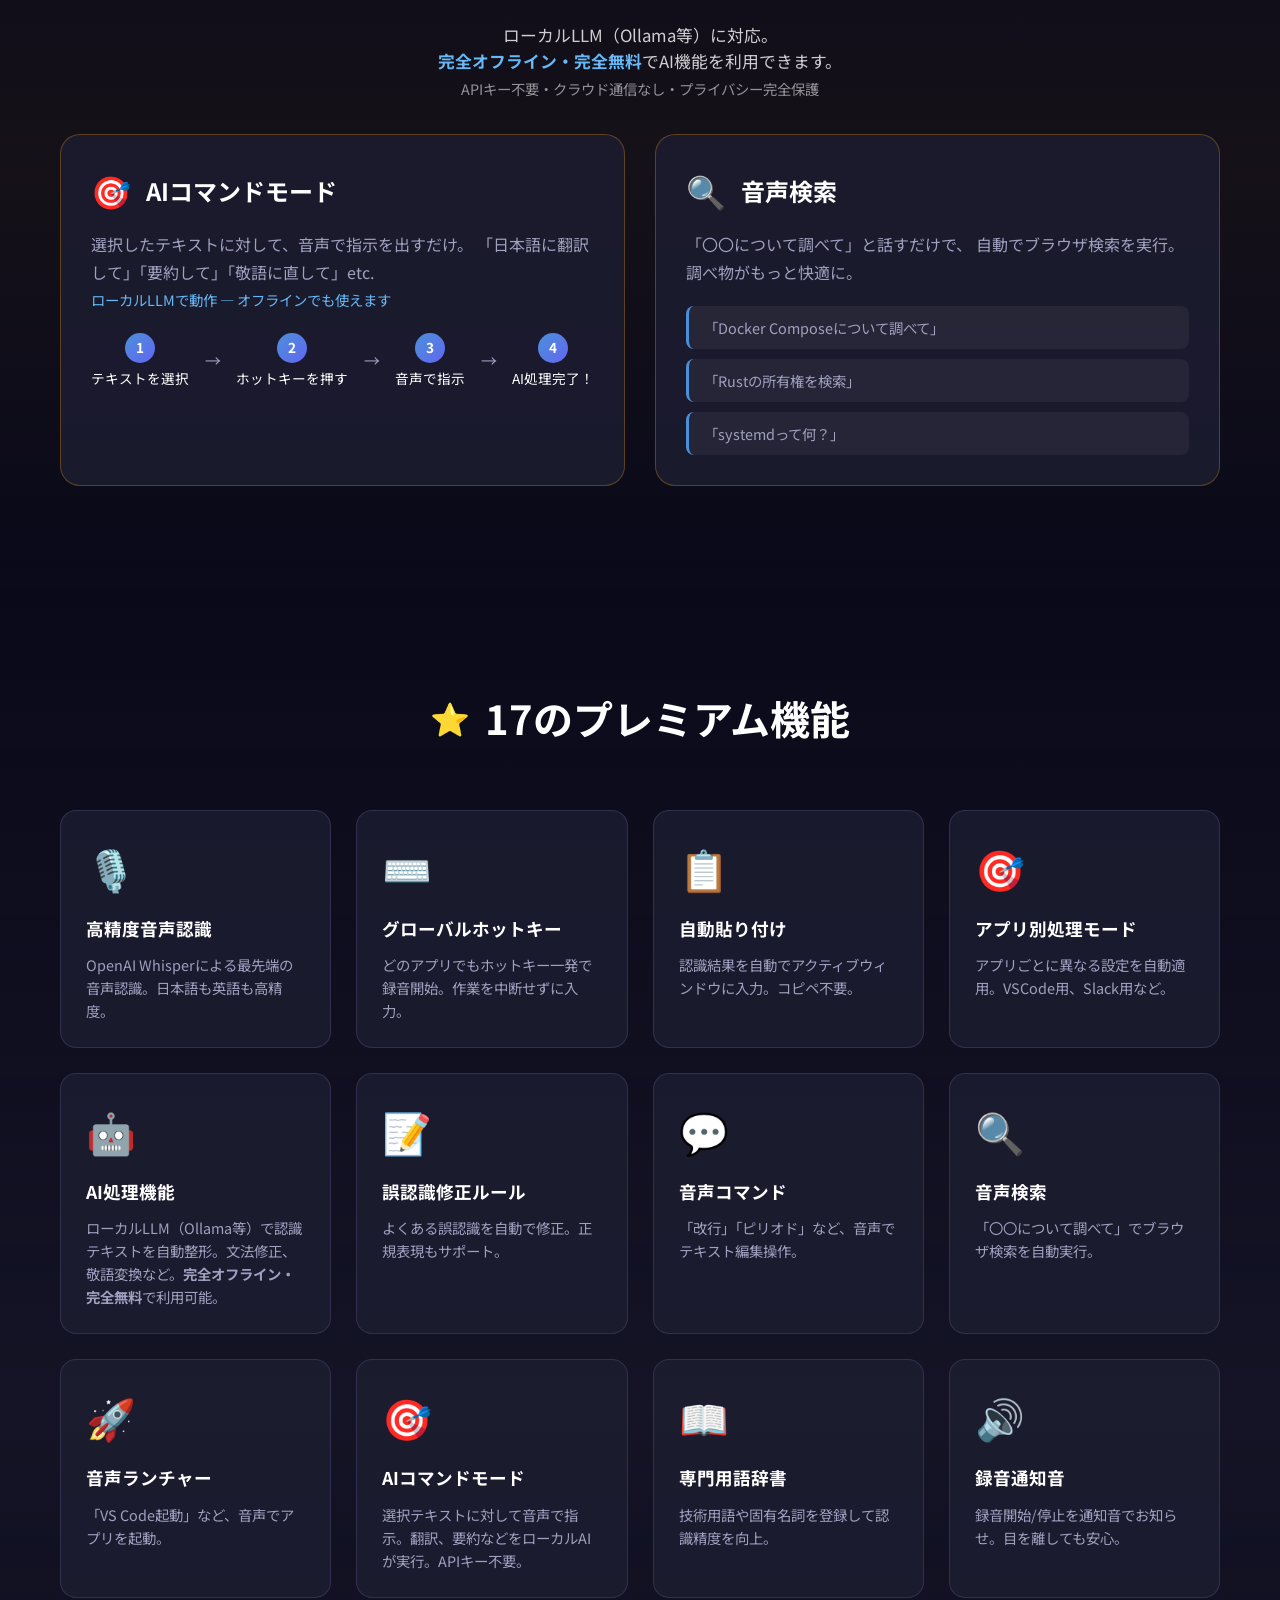
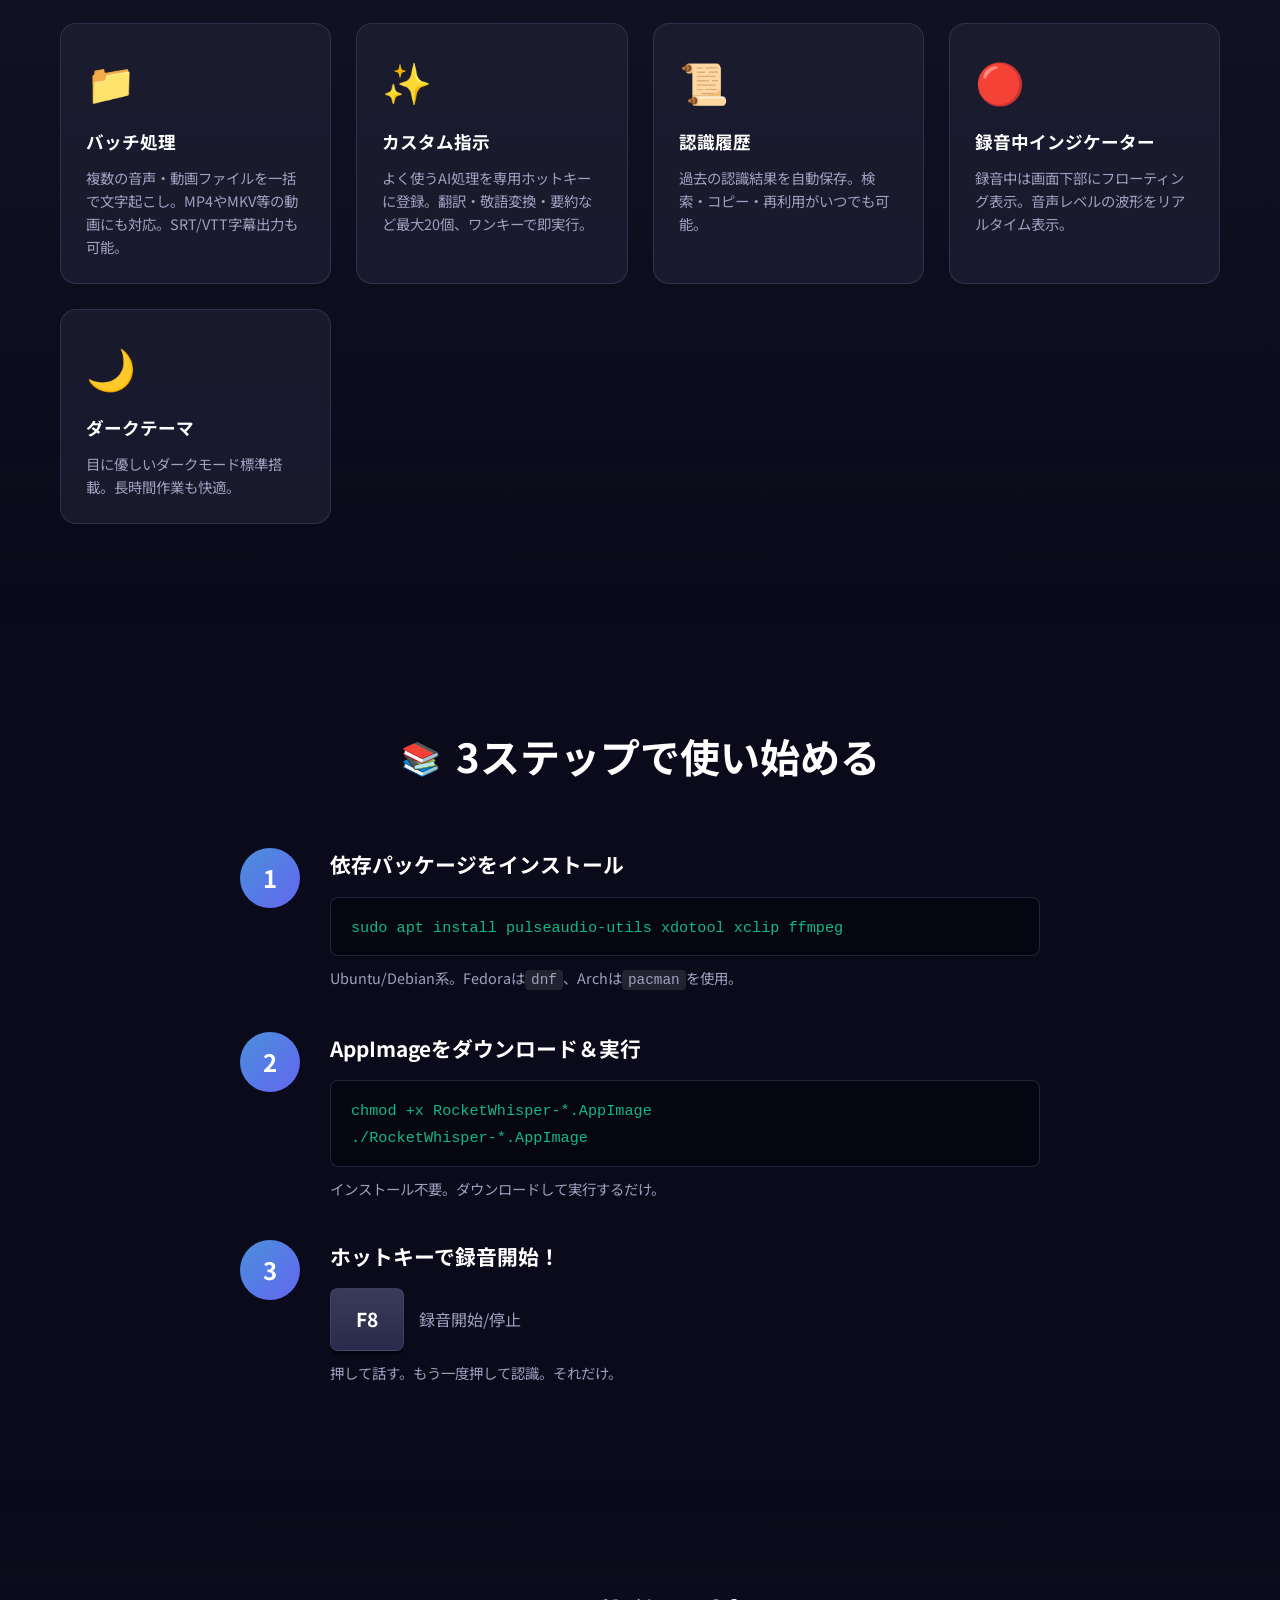
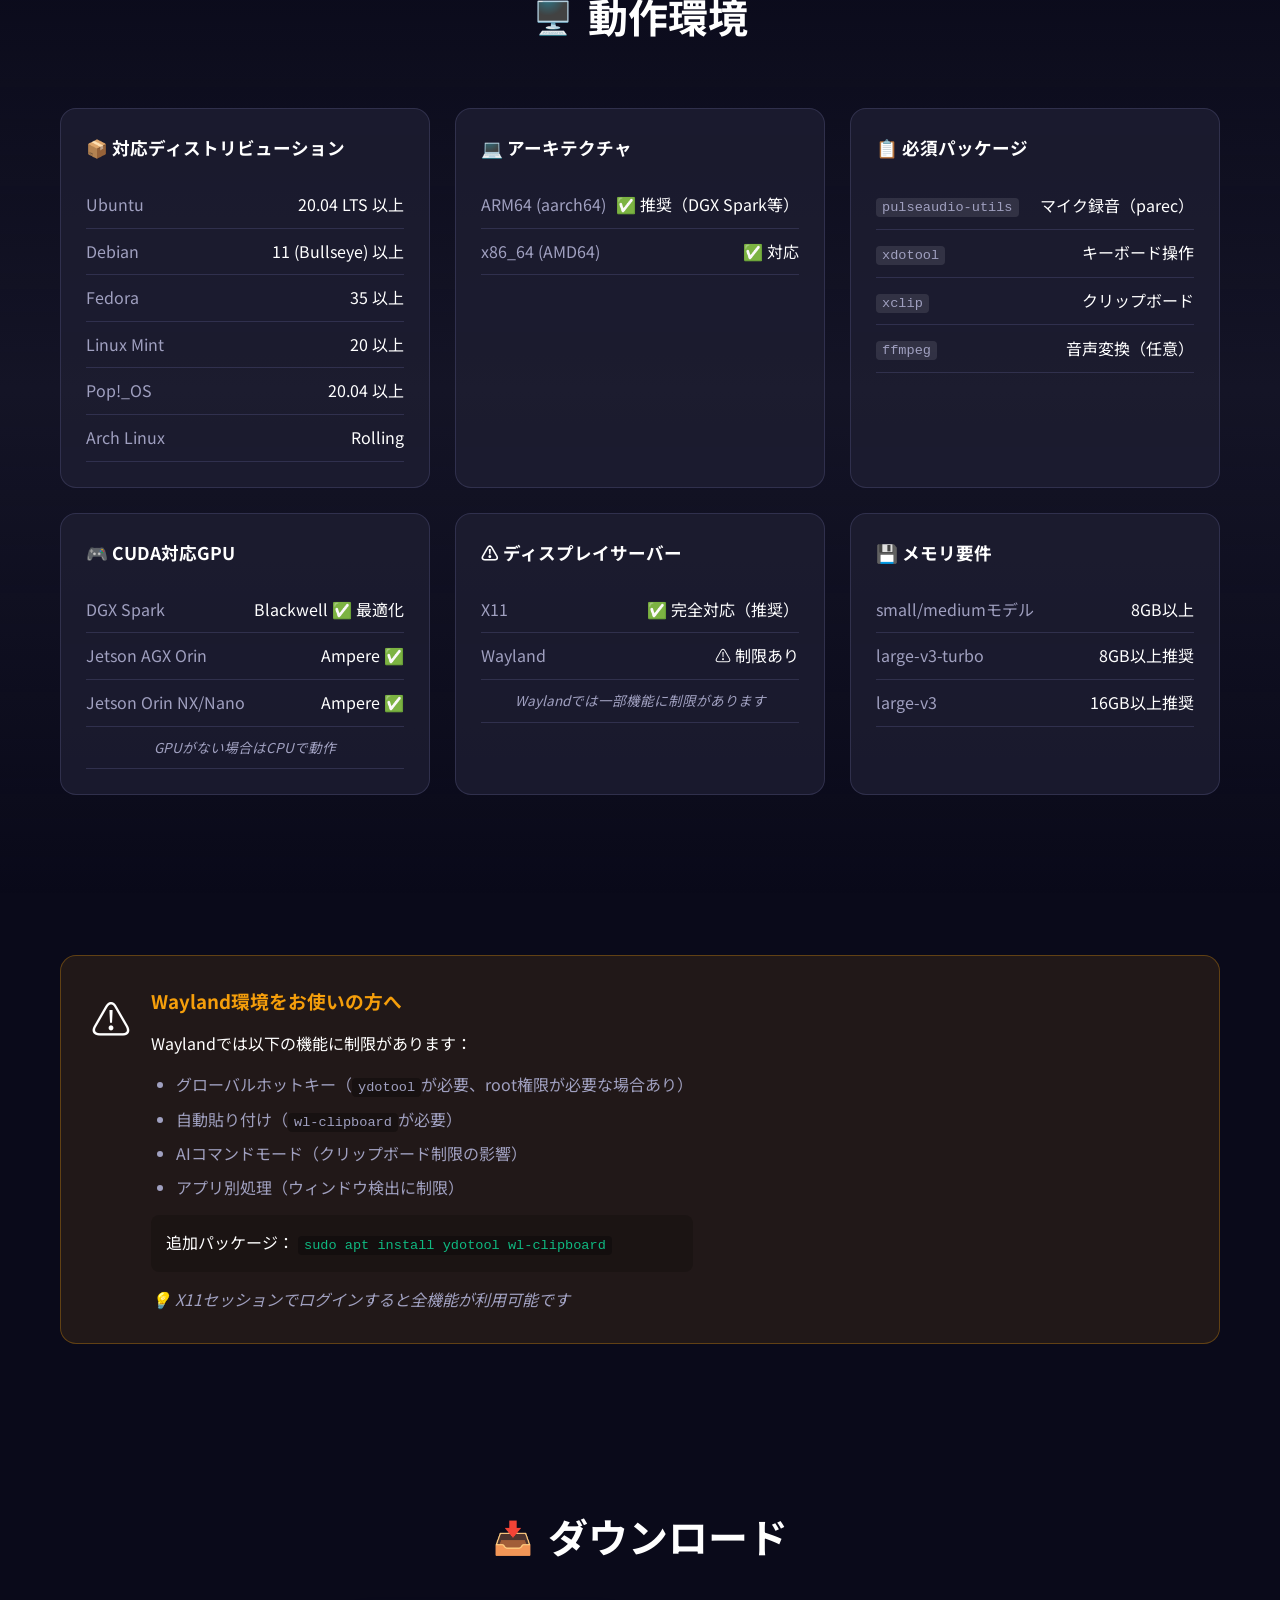
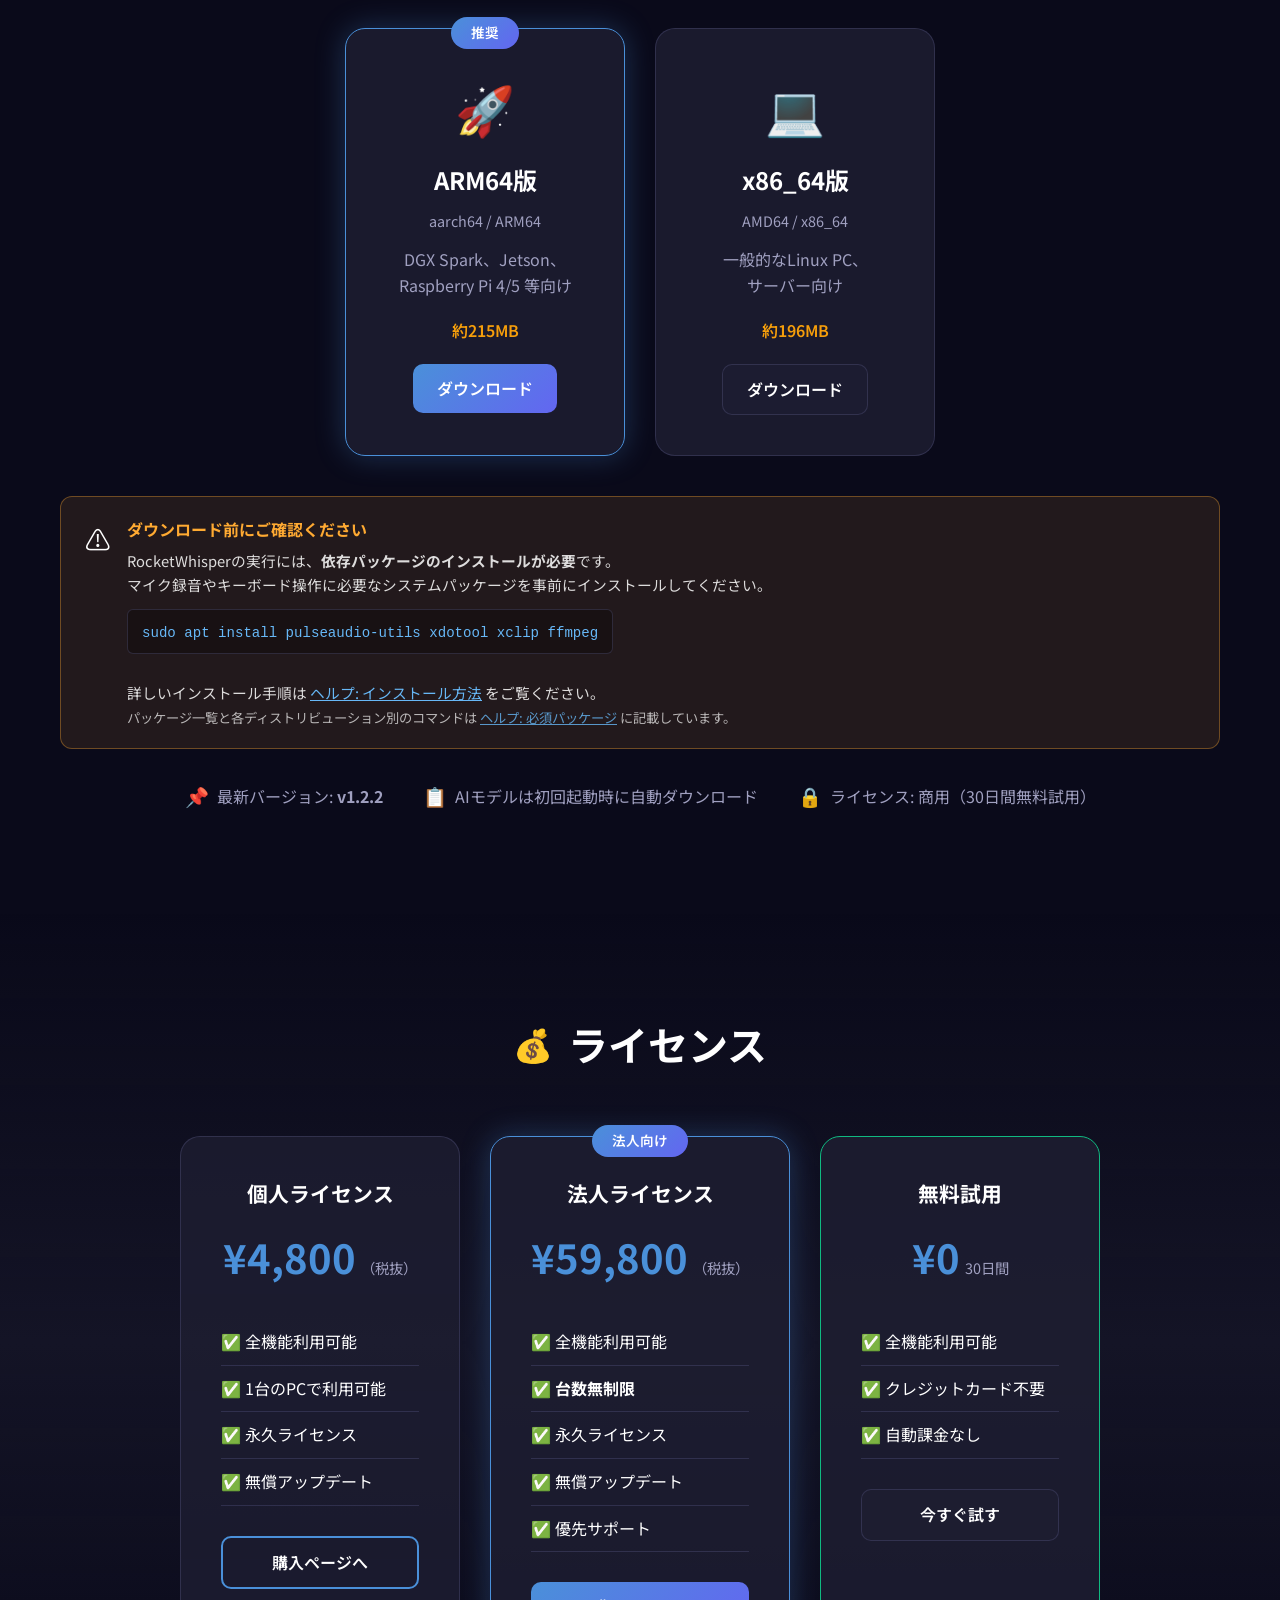
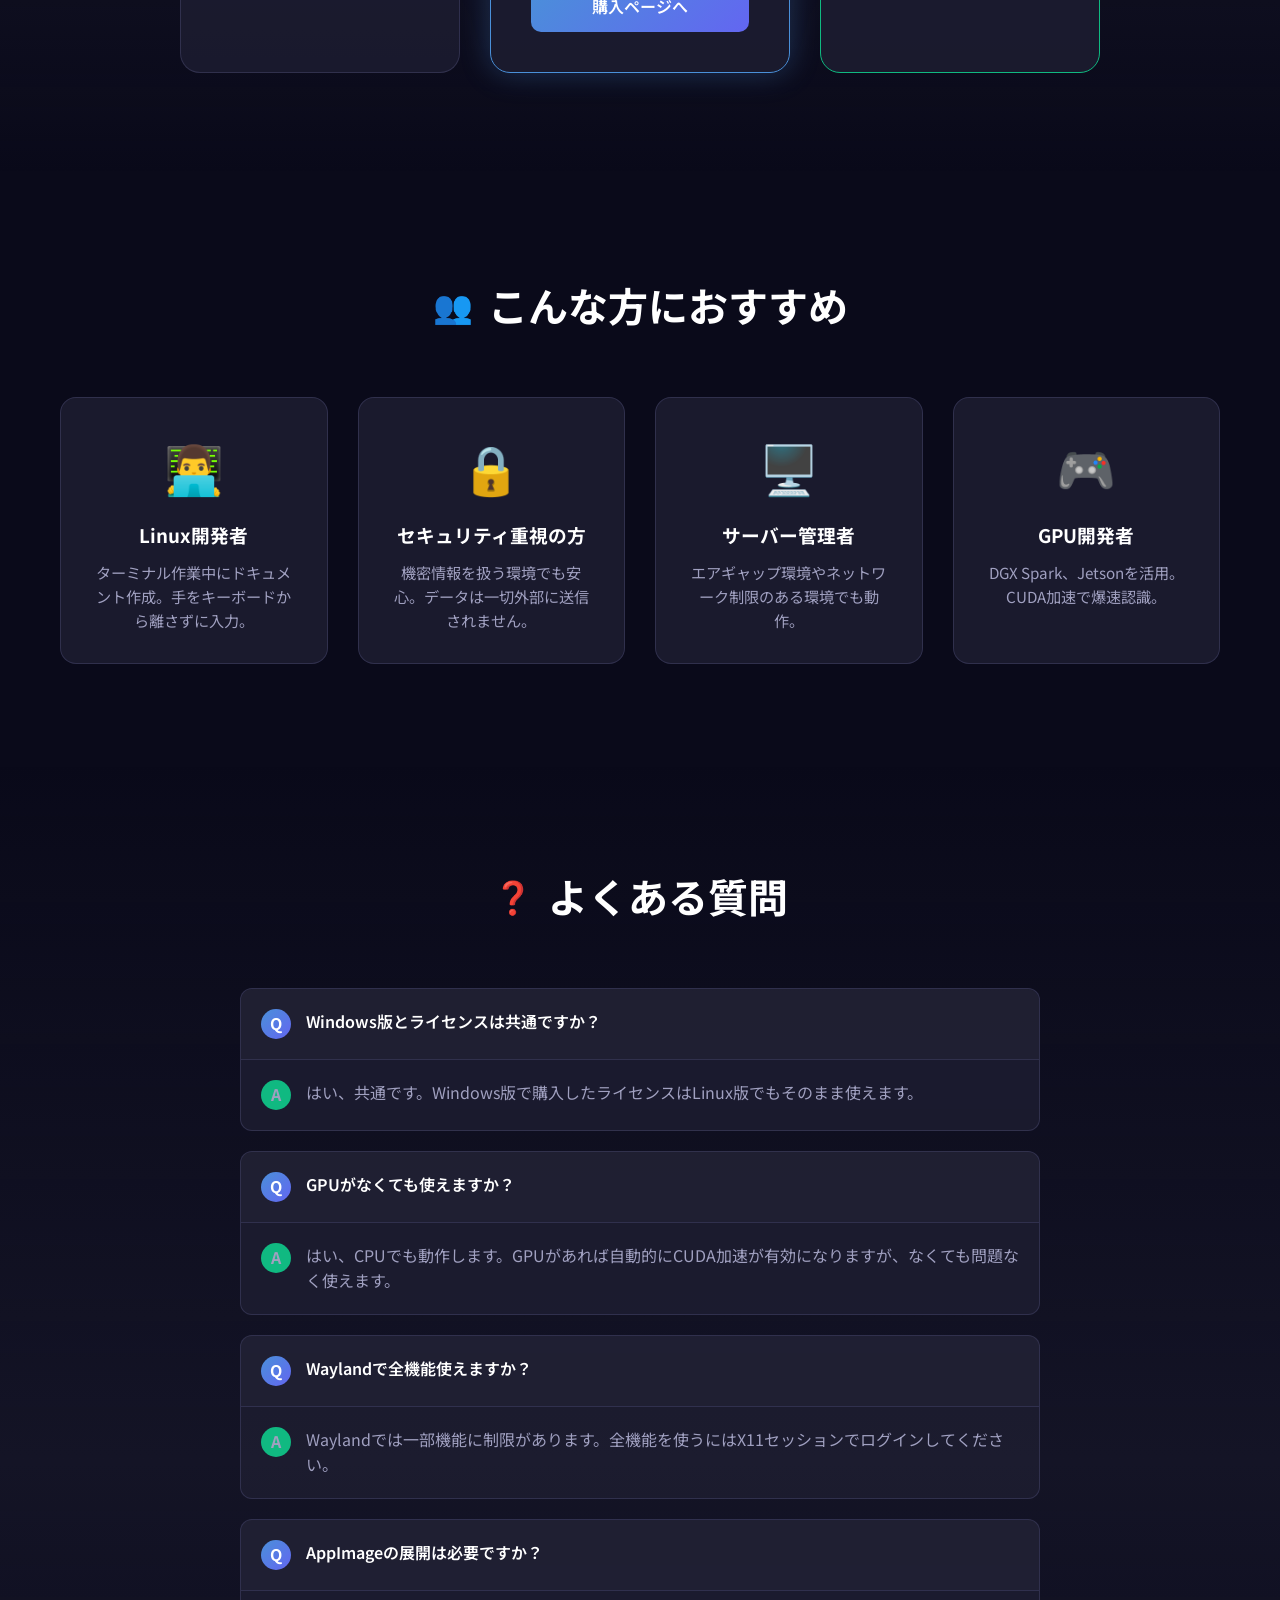
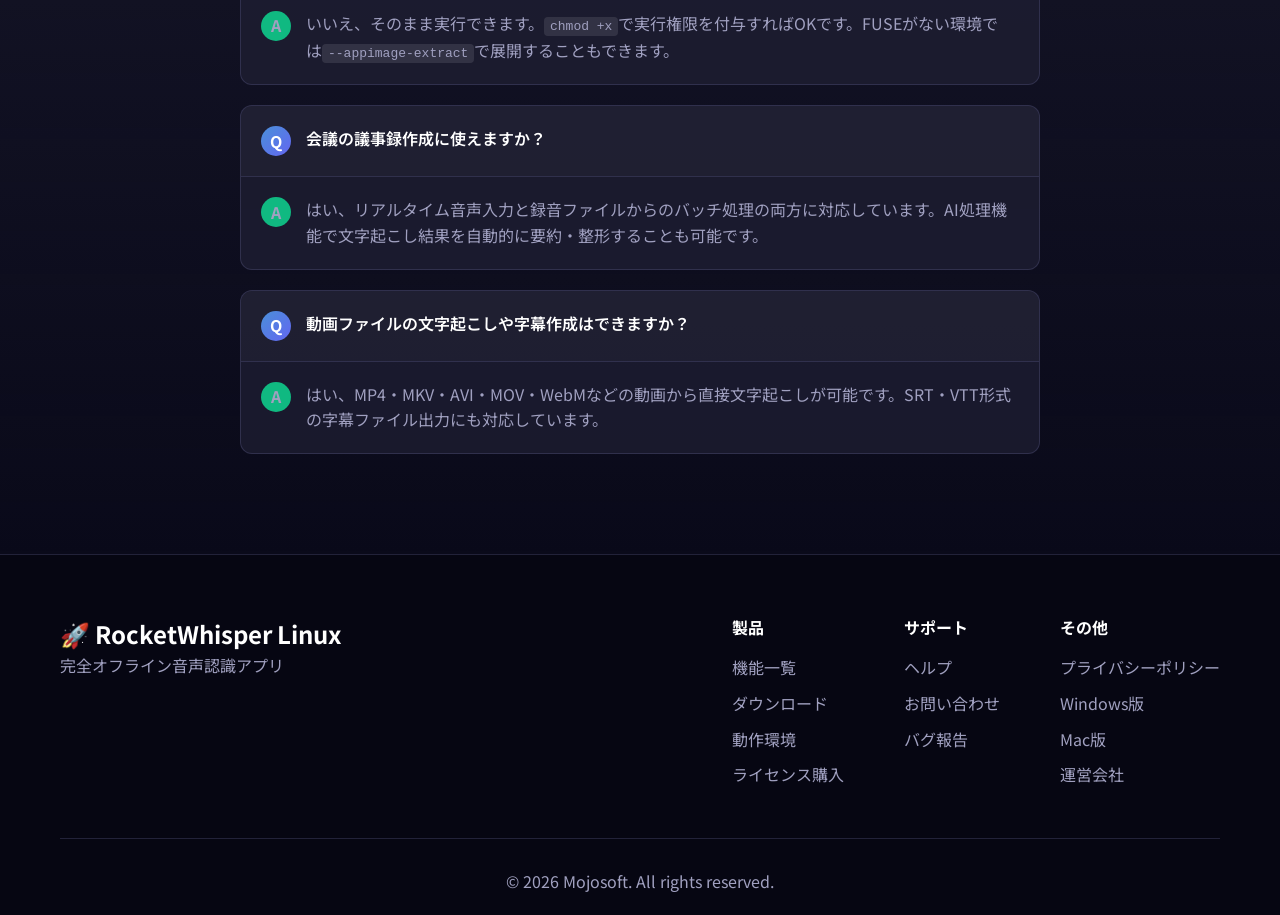
==== commit 28899073: "Restore original images and presentation; retain SEO metadata" ====
--- a/index.html
+++ b/index.html
@@ -99,14 +99,6 @@
   ]
 }
 </script>
-<style id="seo-navigation-style">
-.seo-navigation{max-width:1040px;margin:32px auto;padding:24px;line-height:1.8;border-top:1px solid #8886}
-.seo-navigation h2{font-size:1.2rem;margin:0 0 12px}.seo-navigation ul{padding-left:1.2em;display:flex;flex-wrap:wrap;gap:8px 28px}
-.seo-navigation a{text-decoration:underline;text-underline-offset:3px}.seo-navigation details{padding:12px 0;border-bottom:1px solid #8884}
-.seo-navigation summary{cursor:pointer;font-weight:600}.seo-navigation p{margin:10px 0}.seo-product-label{display:block;font-size:.35em;line-height:1.5;margin-bottom:.6em;letter-spacing:0}
-.seo-table-scroll{max-width:100%;overflow-x:auto;margin:16px 0}code{overflow-wrap:anywhere;word-break:break-word}
-@media(prefers-reduced-motion:reduce){.fade-in,.reveal,.reveal-scale,.rv{opacity:1!important;transform:none!important;animation:none!important;transition:none!important}}
-</style><noscript><style>.fade-in,.reveal,.reveal-scale,.rv{opacity:1!important;transform:none!important}</style></noscript>
 </head>
 <body>
     <!-- Space Background Effects -->
@@ -567,7 +559,7 @@
             <div class="specs-grid">
                 <div class="spec-card">
                     <h3>📦 対応ディストリビューション</h3>
-                    <div class="seo-table-scroll" role="region" tabindex="0" aria-label="製品仕様・比較表"><table class="spec-table">
+                    <table class="spec-table">
                         <tr>
                             <td>Ubuntu</td>
                             <td>20.04 LTS 以上</td>
@@ -592,11 +584,11 @@
                             <td>Arch Linux</td>
                             <td>Rolling</td>
                         </tr>
-                    </table></div>
+                    </table>
                 </div>
                 <div class="spec-card">
                     <h3>💻 アーキテクチャ</h3>
-                    <div class="seo-table-scroll" role="region" tabindex="0" aria-label="製品仕様・比較表"><table class="spec-table">
+                    <table class="spec-table">
                         <tr>
                             <td>ARM64 (aarch64)</td>
                             <td>✅ 推奨（DGX Spark等）</td>
@@ -605,11 +597,11 @@
                             <td>x86_64 (AMD64)</td>
                             <td>✅ 対応</td>
                         </tr>
-                    </table></div>
+                    </table>
                 </div>
                 <div class="spec-card">
                     <h3>📋 必須パッケージ</h3>
-                    <div class="seo-table-scroll" role="region" tabindex="0" aria-label="製品仕様・比較表"><table class="spec-table">
+                    <table class="spec-table">
                         <tr>
                             <td><code>pulseaudio-utils</code></td>
                             <td>マイク録音（parec）</td>
@@ -626,11 +618,11 @@
                             <td><code>ffmpeg</code></td>
                             <td>音声変換（任意）</td>
                         </tr>
-                    </table></div>
+                    </table>
                 </div>
                 <div class="spec-card">
                     <h3>🎮 CUDA対応GPU</h3>
-                    <div class="seo-table-scroll" role="region" tabindex="0" aria-label="製品仕様・比較表"><table class="spec-table">
+                    <table class="spec-table">
                         <tr>
                             <td>DGX Spark</td>
                             <td>Blackwell ✅ 最適化</td>
@@ -646,11 +638,11 @@
                         <tr>
                             <td colspan="2" class="note">GPUがない場合はCPUで動作</td>
                         </tr>
-                    </table></div>
+                    </table>
                 </div>
                 <div class="spec-card">
                     <h3>⚠️ ディスプレイサーバー</h3>
-                    <div class="seo-table-scroll" role="region" tabindex="0" aria-label="製品仕様・比較表"><table class="spec-table">
+                    <table class="spec-table">
                         <tr>
                             <td>X11</td>
                             <td>✅ 完全対応（推奨）</td>
@@ -662,11 +654,11 @@
                         <tr>
                             <td colspan="2" class="note">Waylandでは一部機能に制限があります</td>
                         </tr>
-                    </table></div>
+                    </table>
                 </div>
                 <div class="spec-card">
                     <h3>💾 メモリ要件</h3>
-                    <div class="seo-table-scroll" role="region" tabindex="0" aria-label="製品仕様・比較表"><table class="spec-table">
+                    <table class="spec-table">
                         <tr>
                             <td>small/mediumモデル</td>
                             <td>8GB以上</td>
@@ -679,7 +671,7 @@
                             <td>large-v3</td>
                             <td>16GB以上推奨</td>
                         </tr>
-                    </table></div>
+                    </table>
                 </div>
             </div>
         </div>
@@ -943,8 +935,7 @@
     </section>
 
     <!-- Footer -->
-    <nav class="seo-navigation" aria-label="関連製品"><h2>関連製品</h2><ul><li><a href="https://mojosoft.biz/#products">Mojosoftの製品一覧</a></li><li><a href="https://mojosoftjp.github.io/rocketwhisper/">RocketWhisper Windows版</a></li><li><a href="https://mojosoftjp.github.io/rocketwhisper-mac/ja/">RocketWhisper Mac版</a></li><li><a href="https://mojosoftjp.github.io/mira-ai/">Mira</a></li></ul></nav>
-<footer class="footer">
+    <footer class="footer">
         <div class="container">
             <div class="footer-content">
                 <div class="footer-brand">
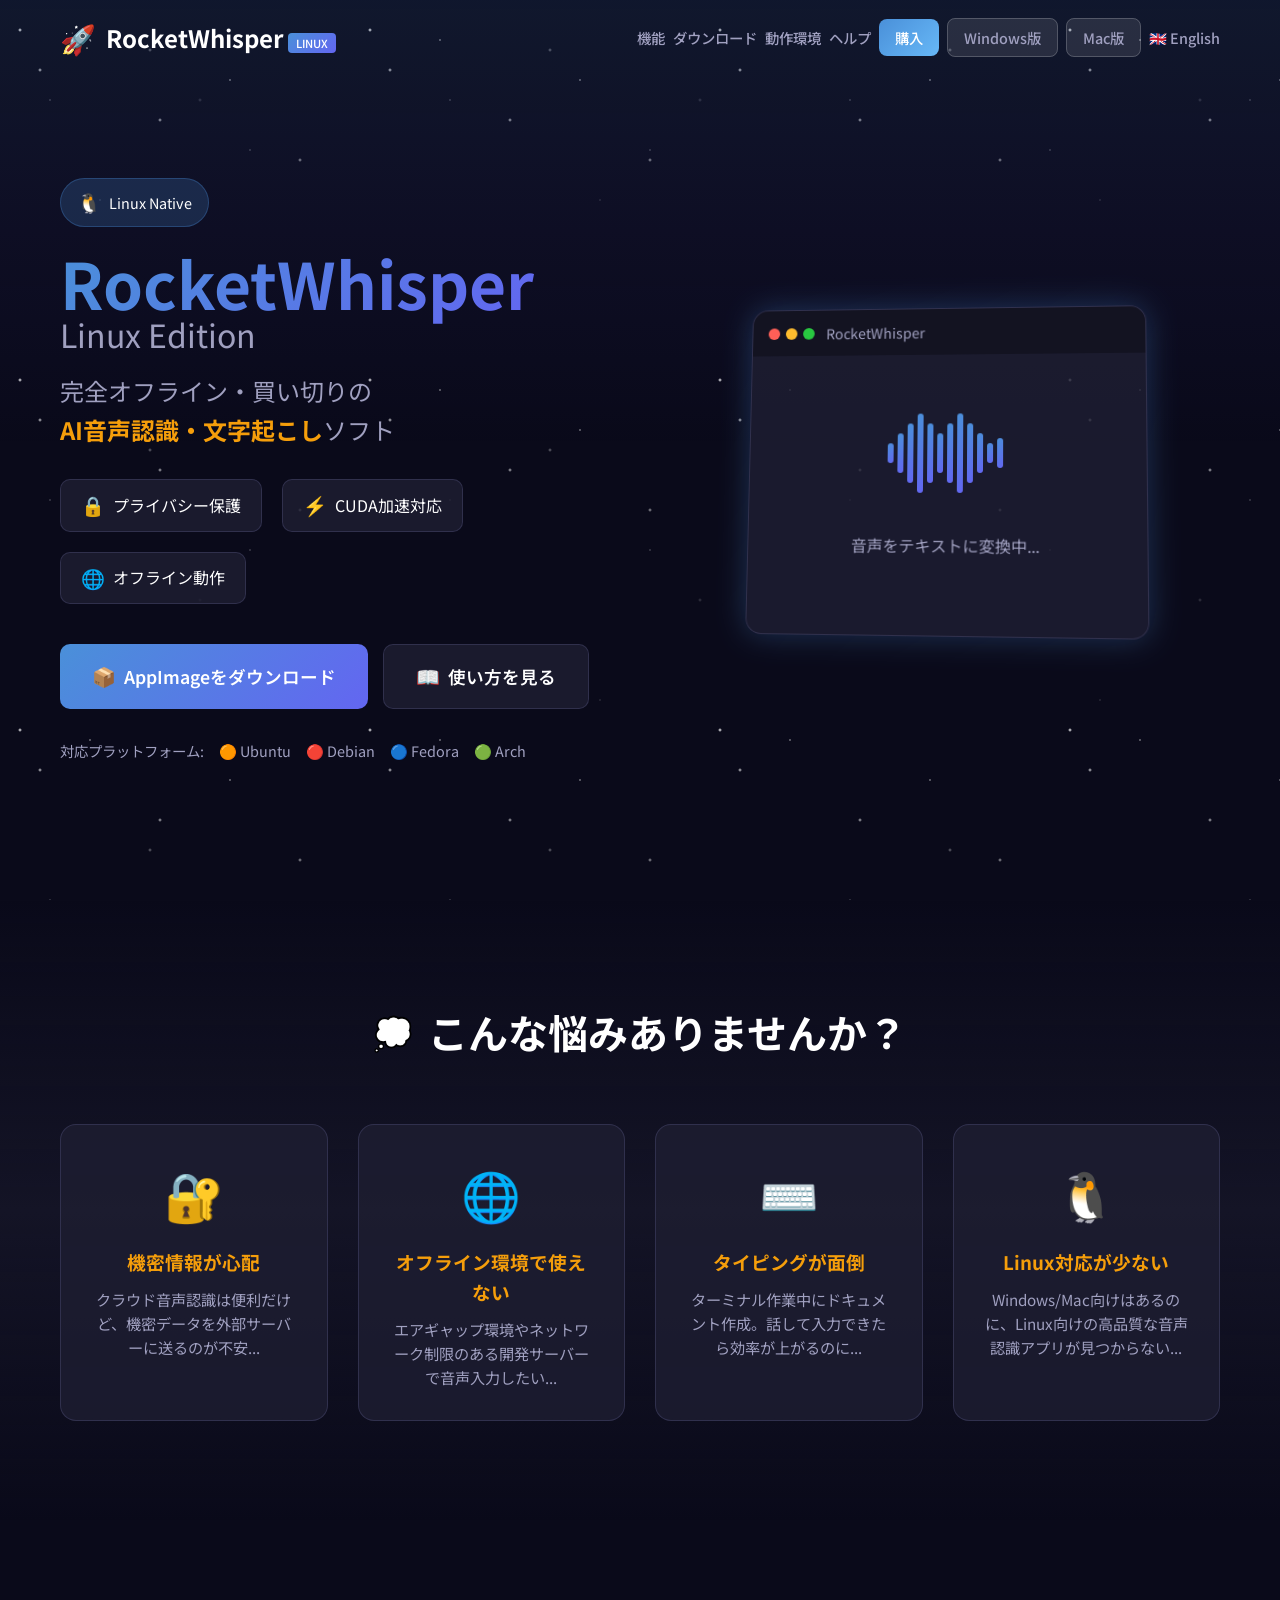
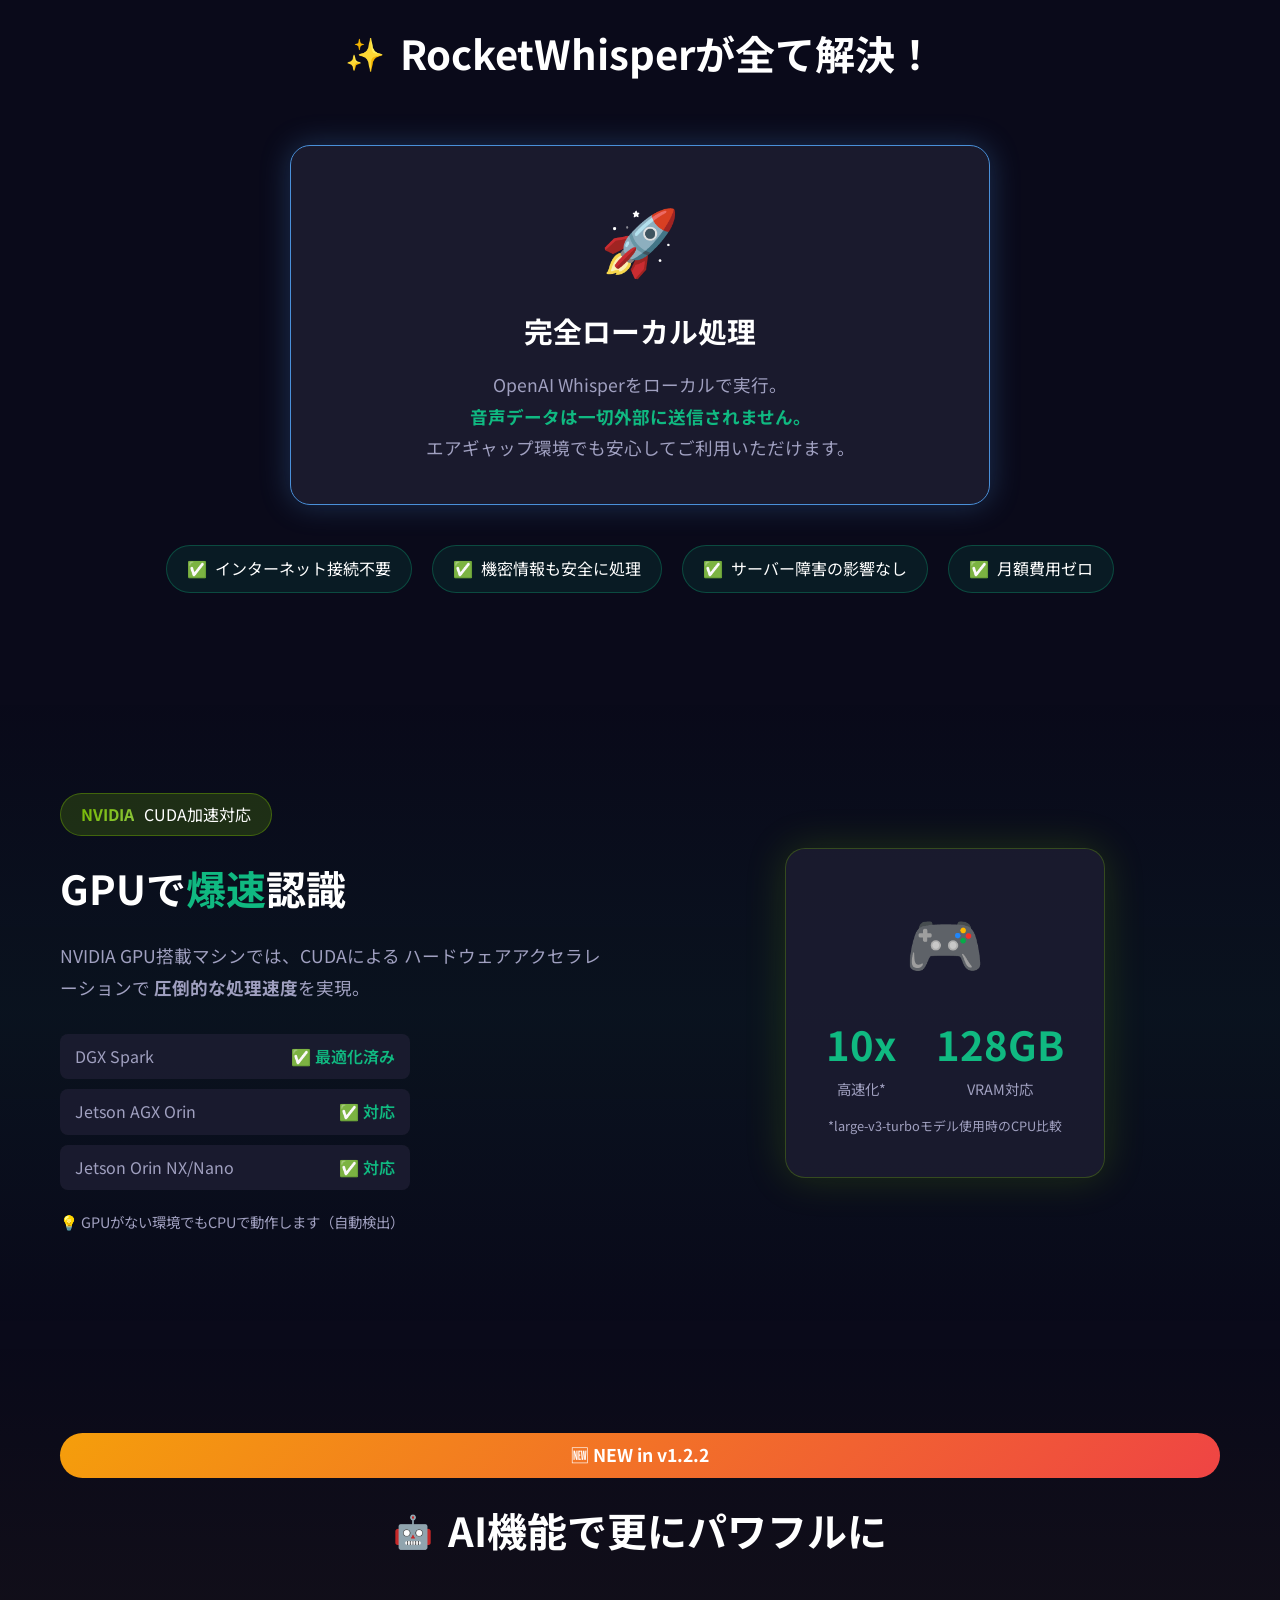
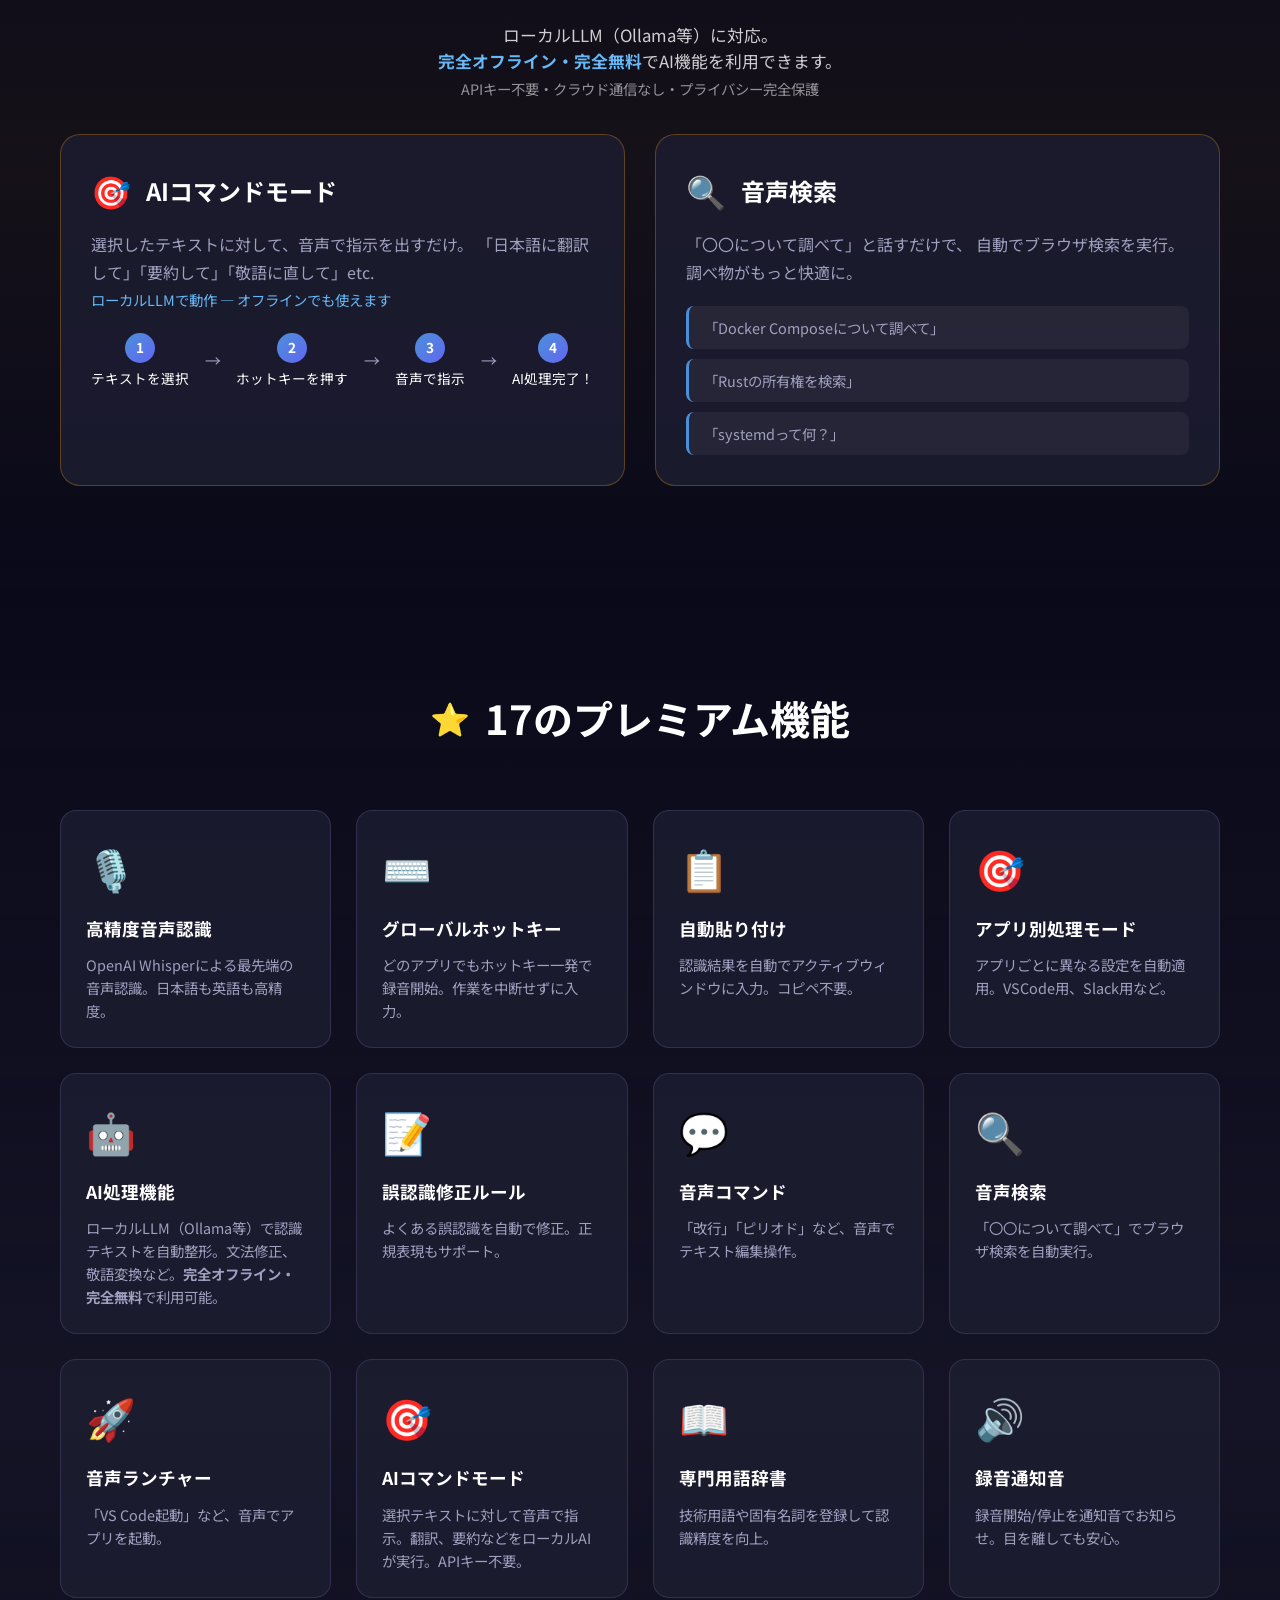
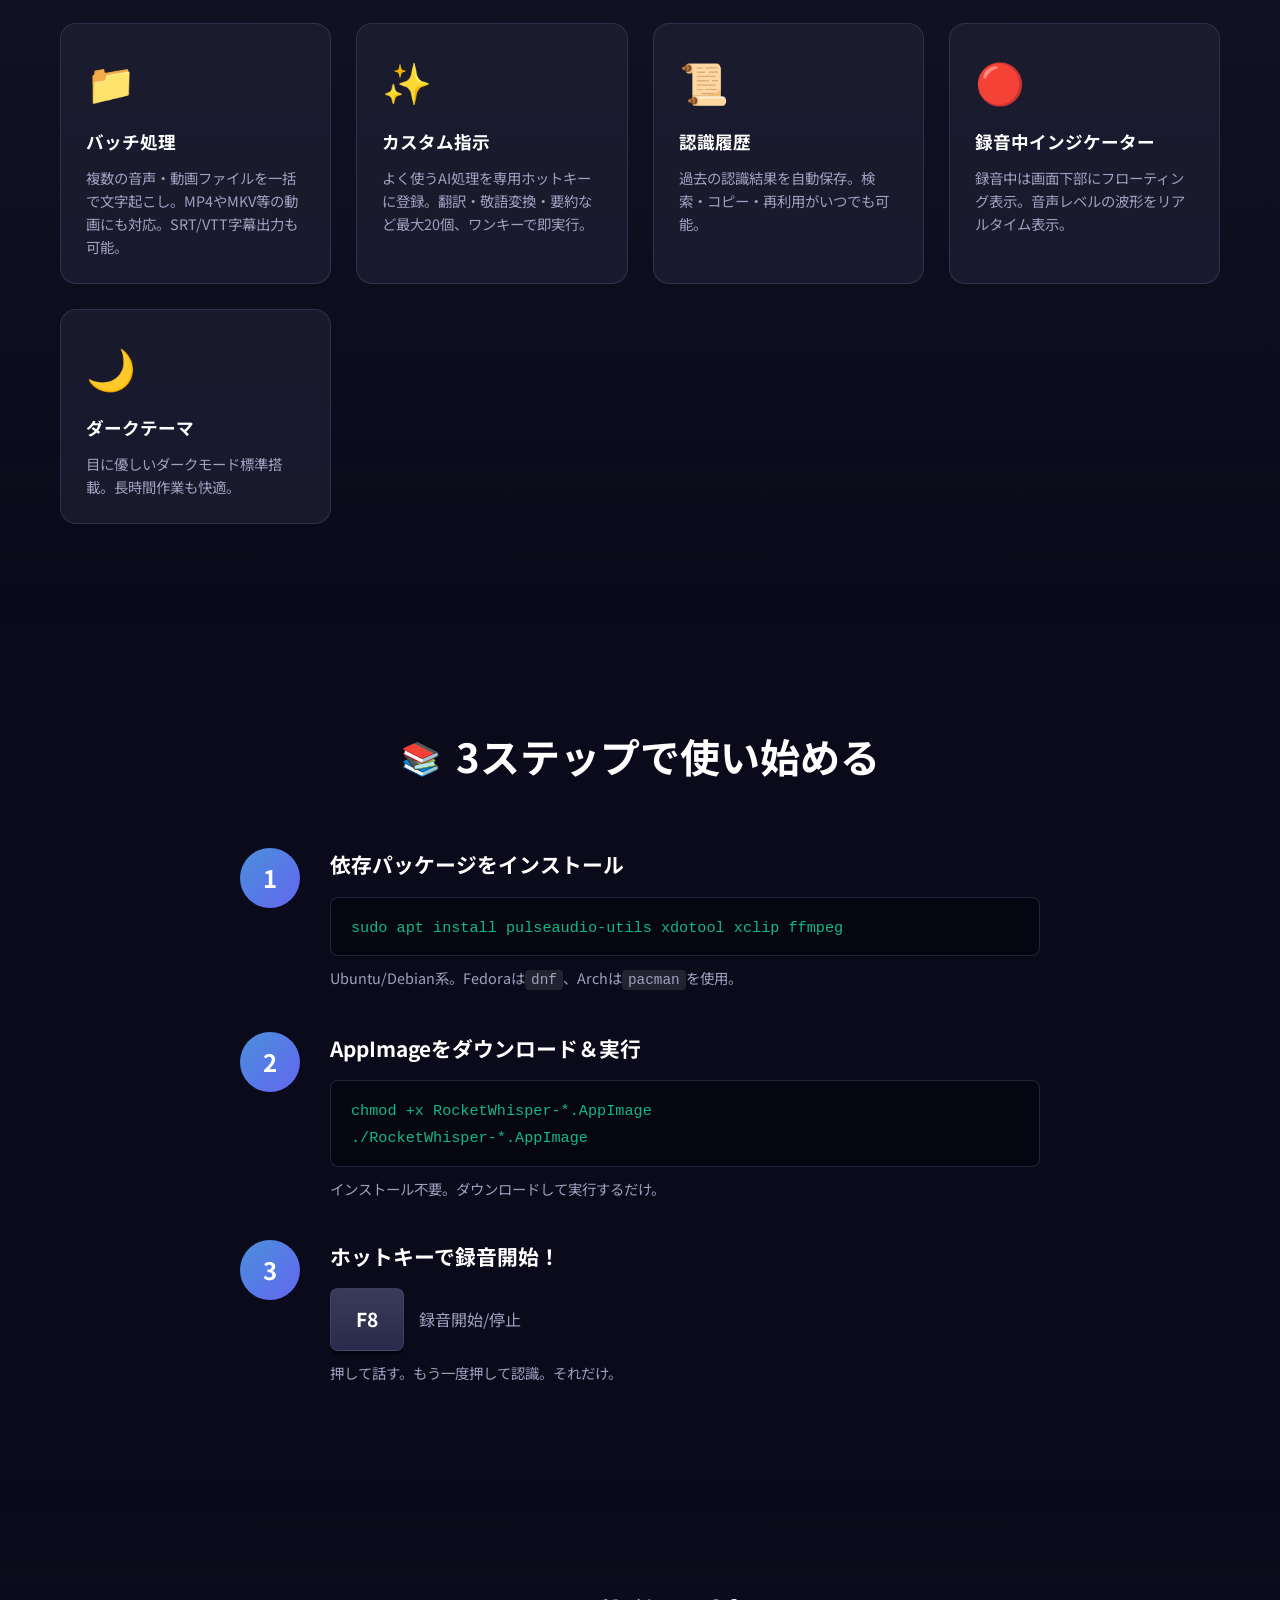
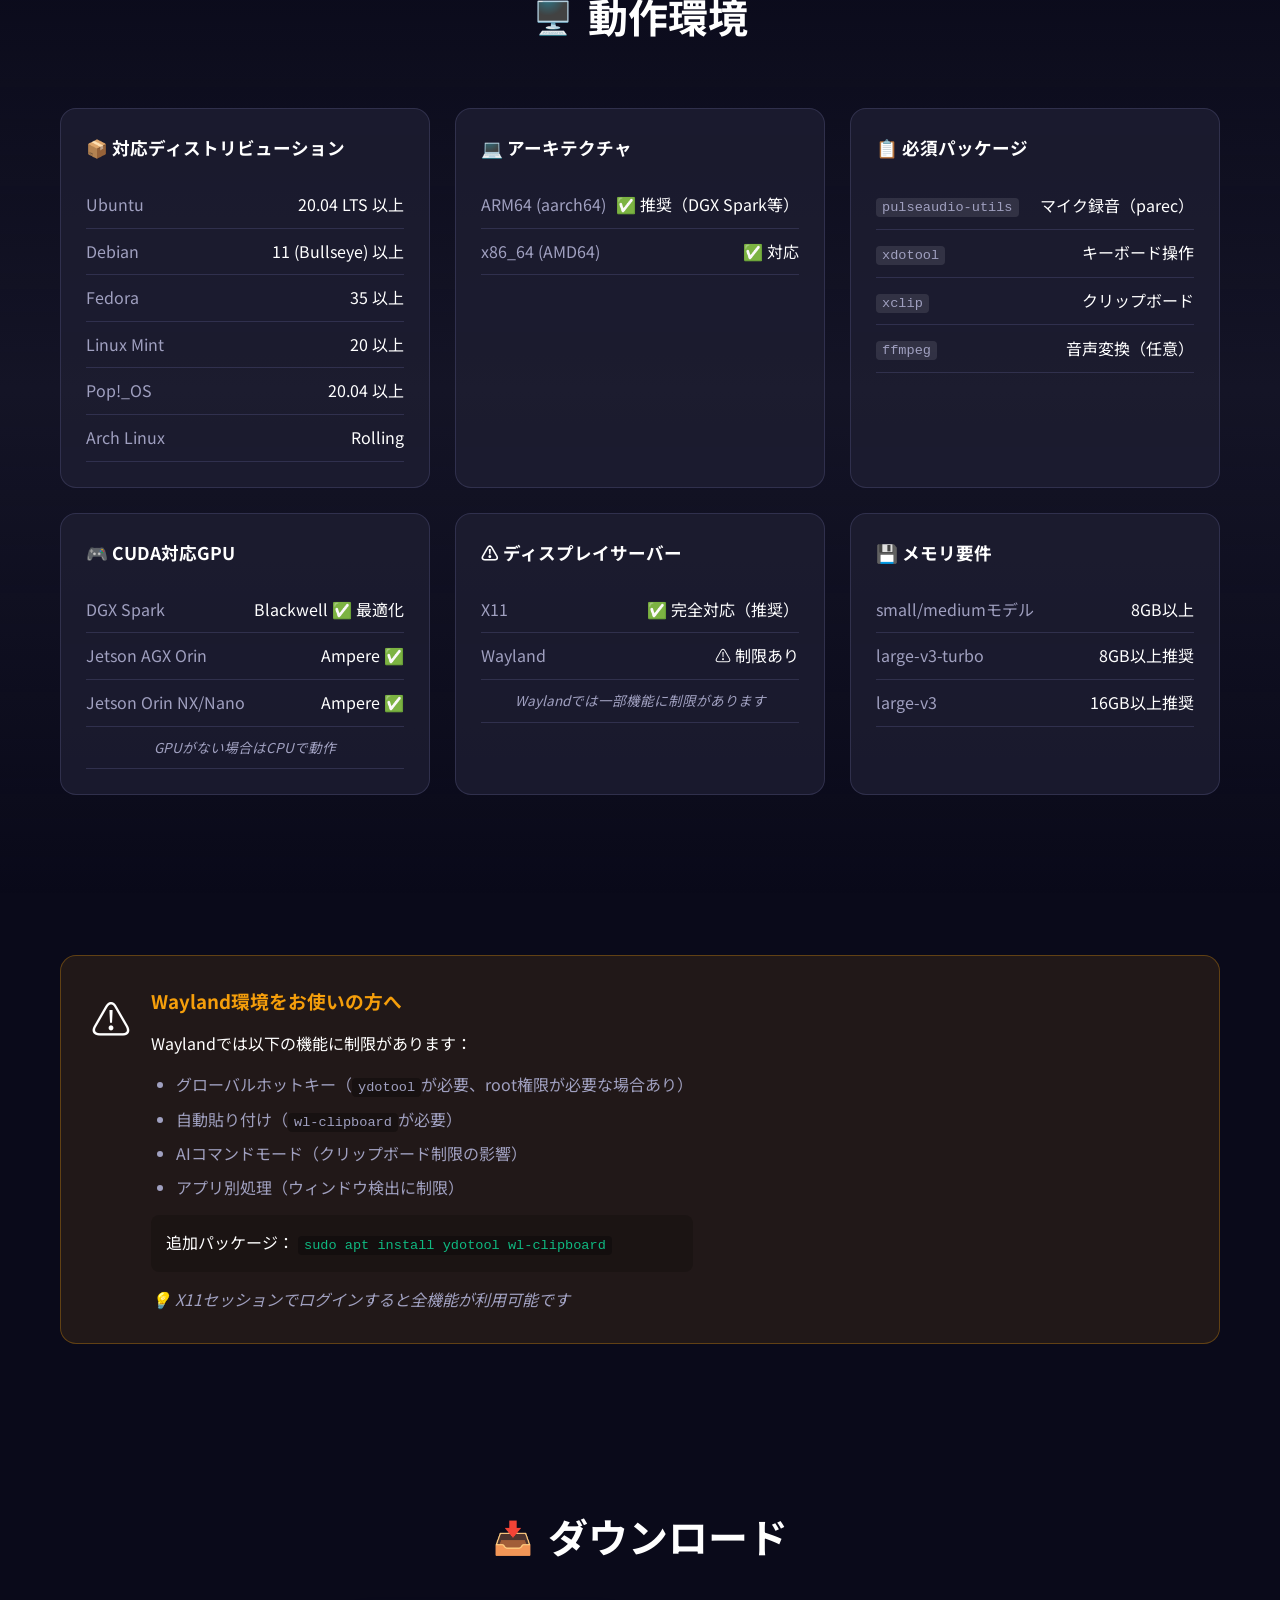
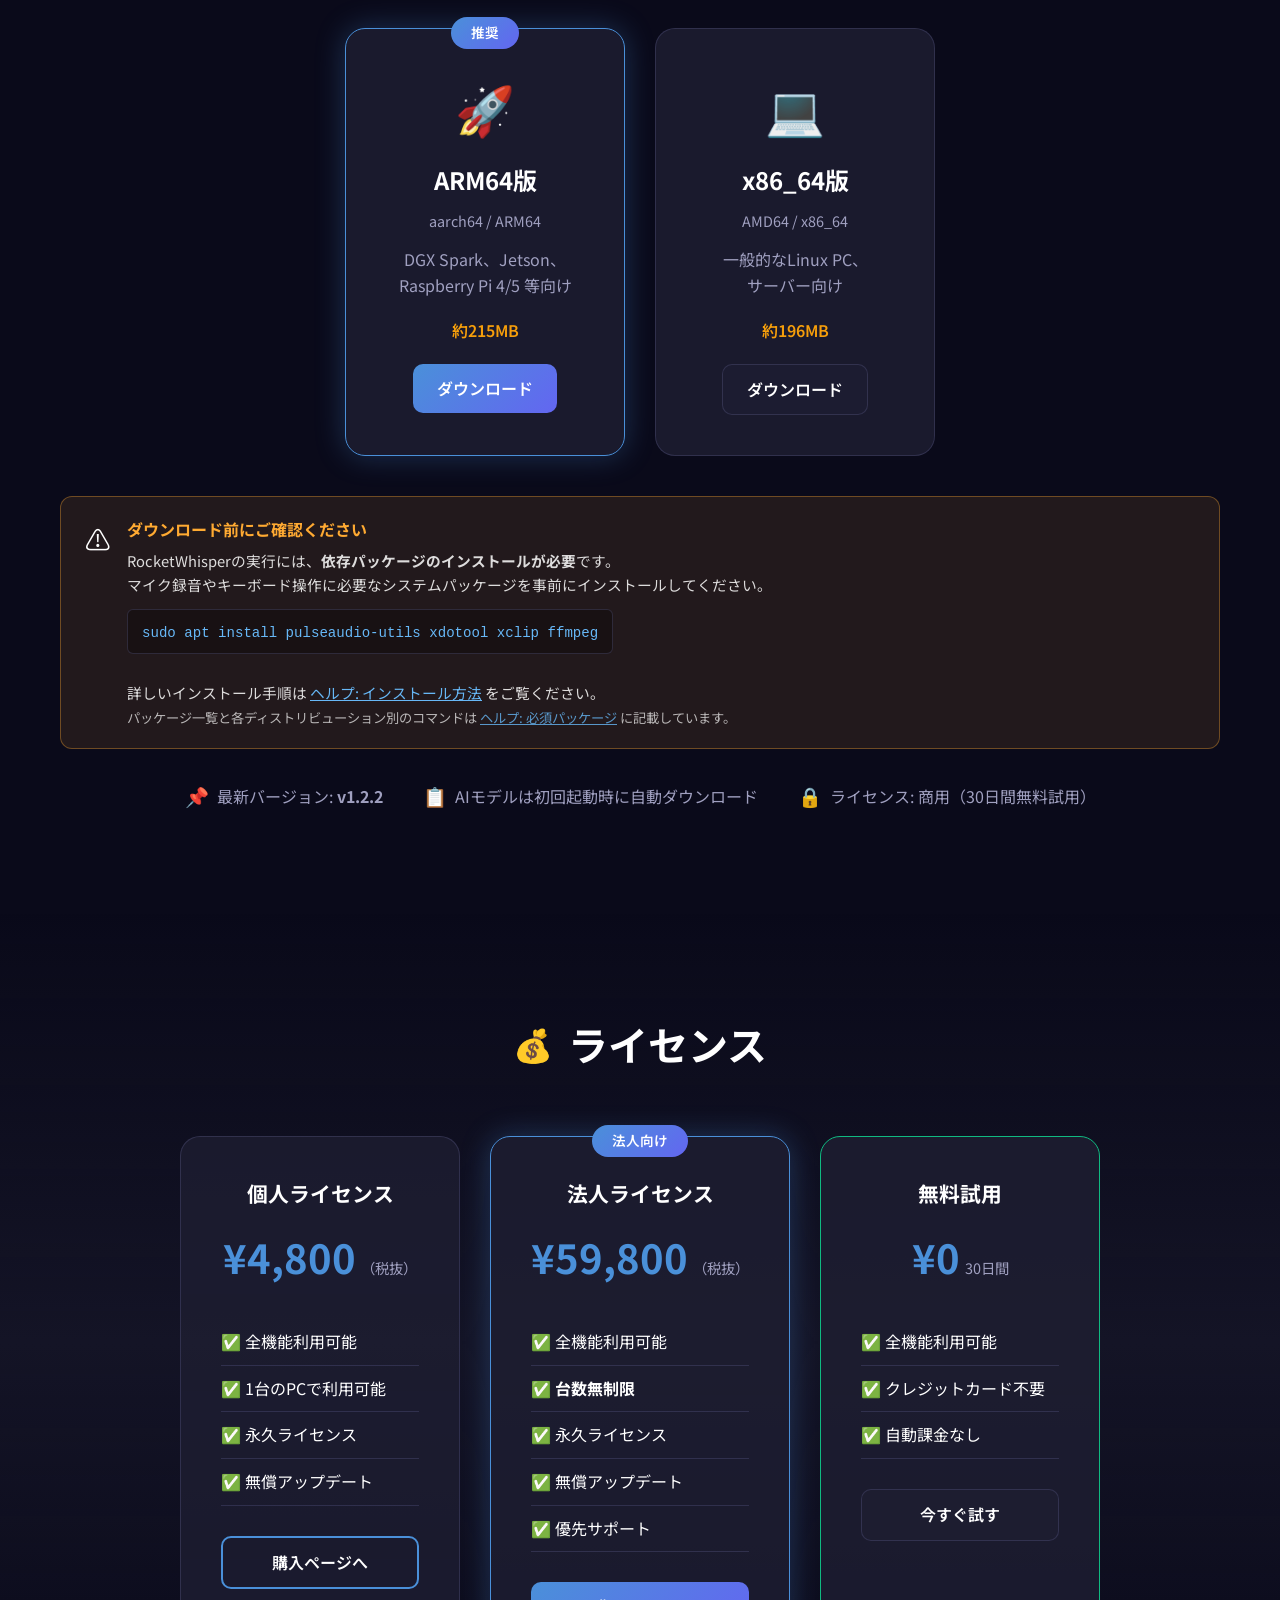
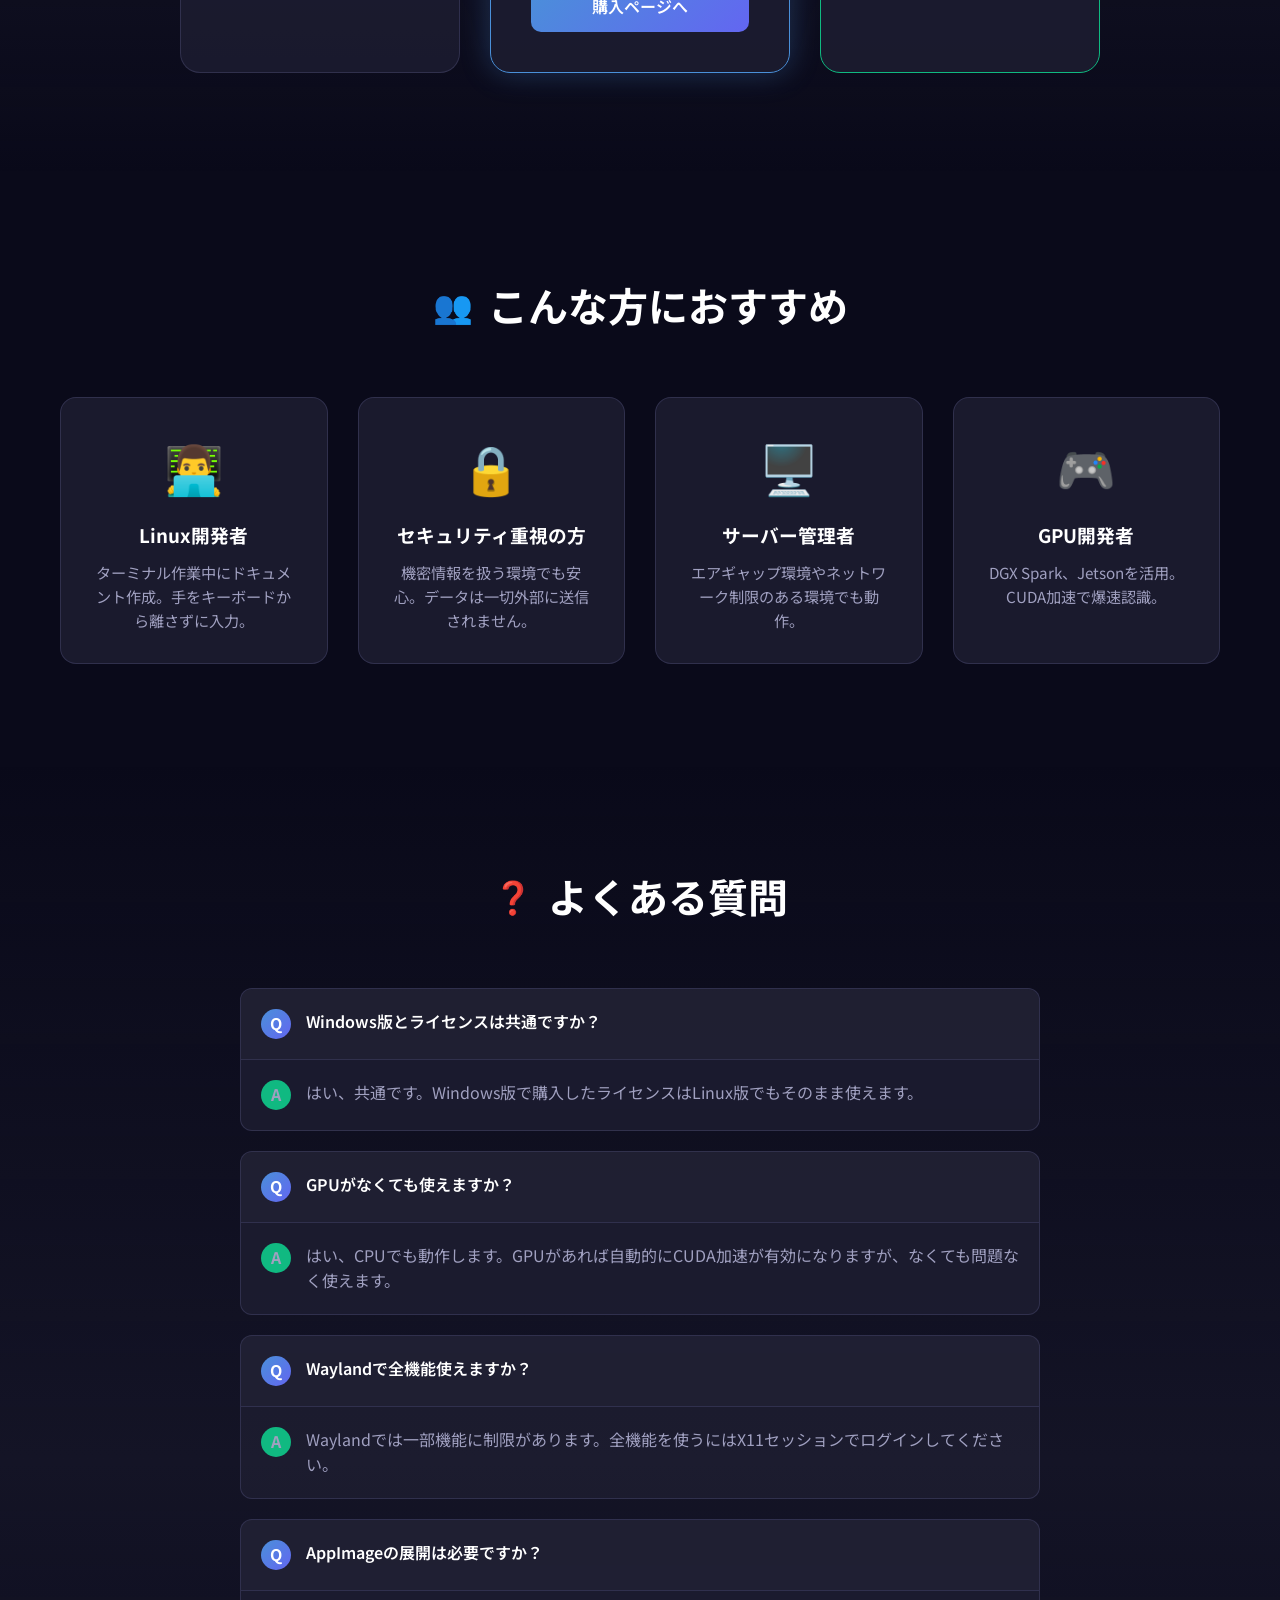
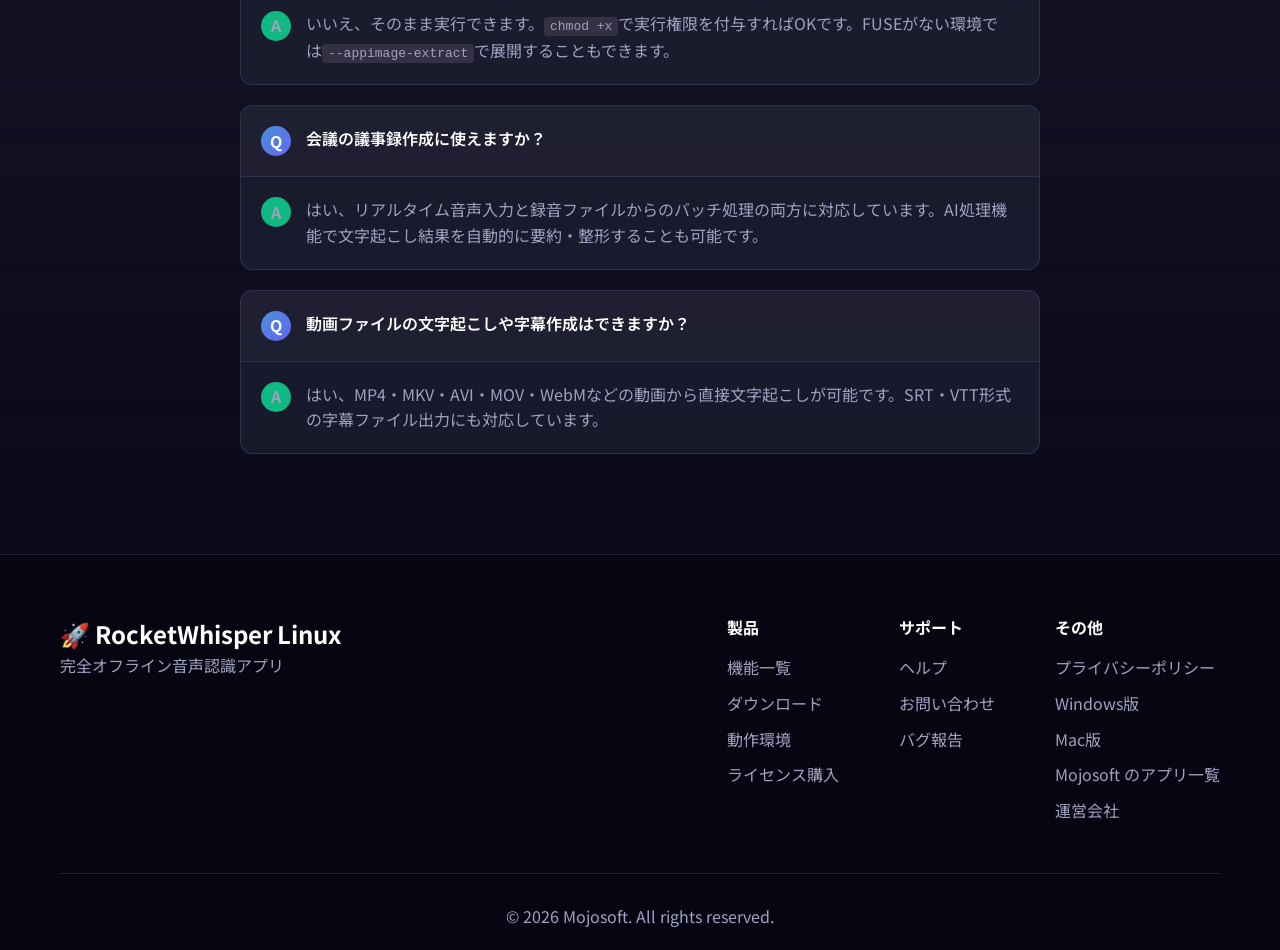
==== commit 148373fa: "フッターの「その他」に Mojosoft のアプリ一覧へのリンクを追加（SEO 横展開 C3） リンク一覧のあるフッターの 4 ページ（index・purchase の日英）。日本語は https:/" ====
--- a/index.html
+++ b/index.html
@@ -45,6 +45,7 @@
       "@type": "SoftwareApplication",
       "@id": "https://mojosoftjp.github.io/rocketwhisper-linux/#software",
       "name": "RocketWhisper Linux版",
+      "alternateName": "RocketWhisper for Linux",
       "url": "https://mojosoftjp.github.io/rocketwhisper-linux/",
       "description": "Ubuntu・Debian・Fedora向けのAI音声認識・文字起こしソフト。Whisperによるオフライン処理、NVIDIA CUDA対応、音声ファイルの一括文字起こしと字幕出力に対応。月額料金のない買い切りライセンスです。",
       "image": "https://mojosoftjp.github.io/rocketwhisper-linux/images/favicon.png",
@@ -126,7 +127,7 @@
                 <li><a href="help.html">ヘルプ</a></li>
                 <li><a href="purchase.html" class="nav-btn-purchase">購入</a></li>
                 <li><a href="https://mojosoftjp.github.io/rocketwhisper/" class="nav-btn-windows">Windows版</a></li>
-                <li><a href="https://mojosoftjp.github.io/rocketwhisper-mac/" class="nav-btn-windows">Mac版</a></li>
+                <li><a href="https://mojosoftjp.github.io/rocketwhisper-mac/ja/" class="nav-btn-windows">Mac版</a></li>
                 <li><a href="en/index.html" onclick="sessionStorage.setItem('rw-lang','en')">&#x1F1EC;&#x1F1E7; English</a></li>
             </ul>
             <button class="nav-toggle">☰</button>
@@ -965,7 +966,8 @@
                         <ul>
                             <li><a href="privacy.html">プライバシーポリシー</a></li>
                             <li><a href="https://mojosoftjp.github.io/rocketwhisper/">Windows版</a></li>
-                            <li><a href="https://mojosoftjp.github.io/rocketwhisper-mac/">Mac版</a></li>
+                            <li><a href="https://mojosoftjp.github.io/rocketwhisper-mac/ja/">Mac版</a></li>
+                            <li><a href="https://mojosoftjp.github.io/">Mojosoft のアプリ一覧</a></li>
                             <li><a href="https://mojosoft.co.jp">運営会社</a></li>
                         </ul>
                     </div>
